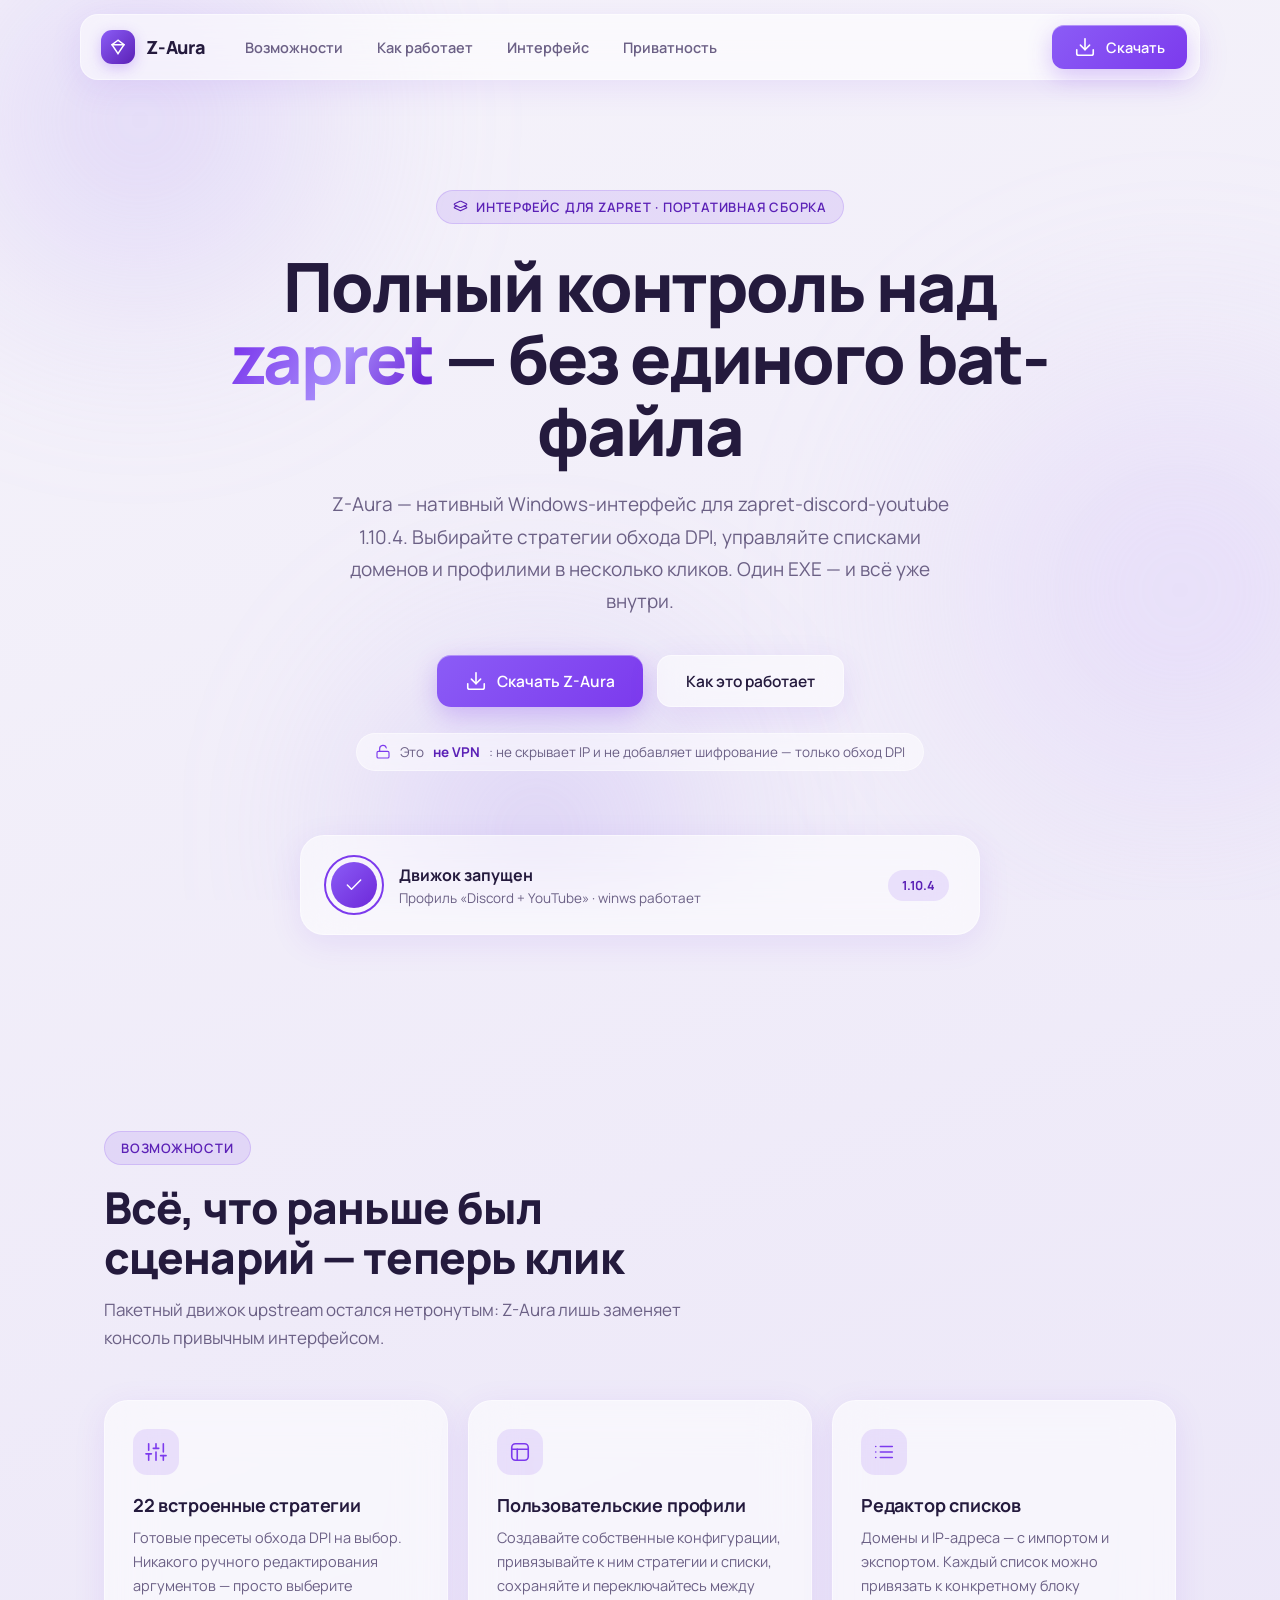
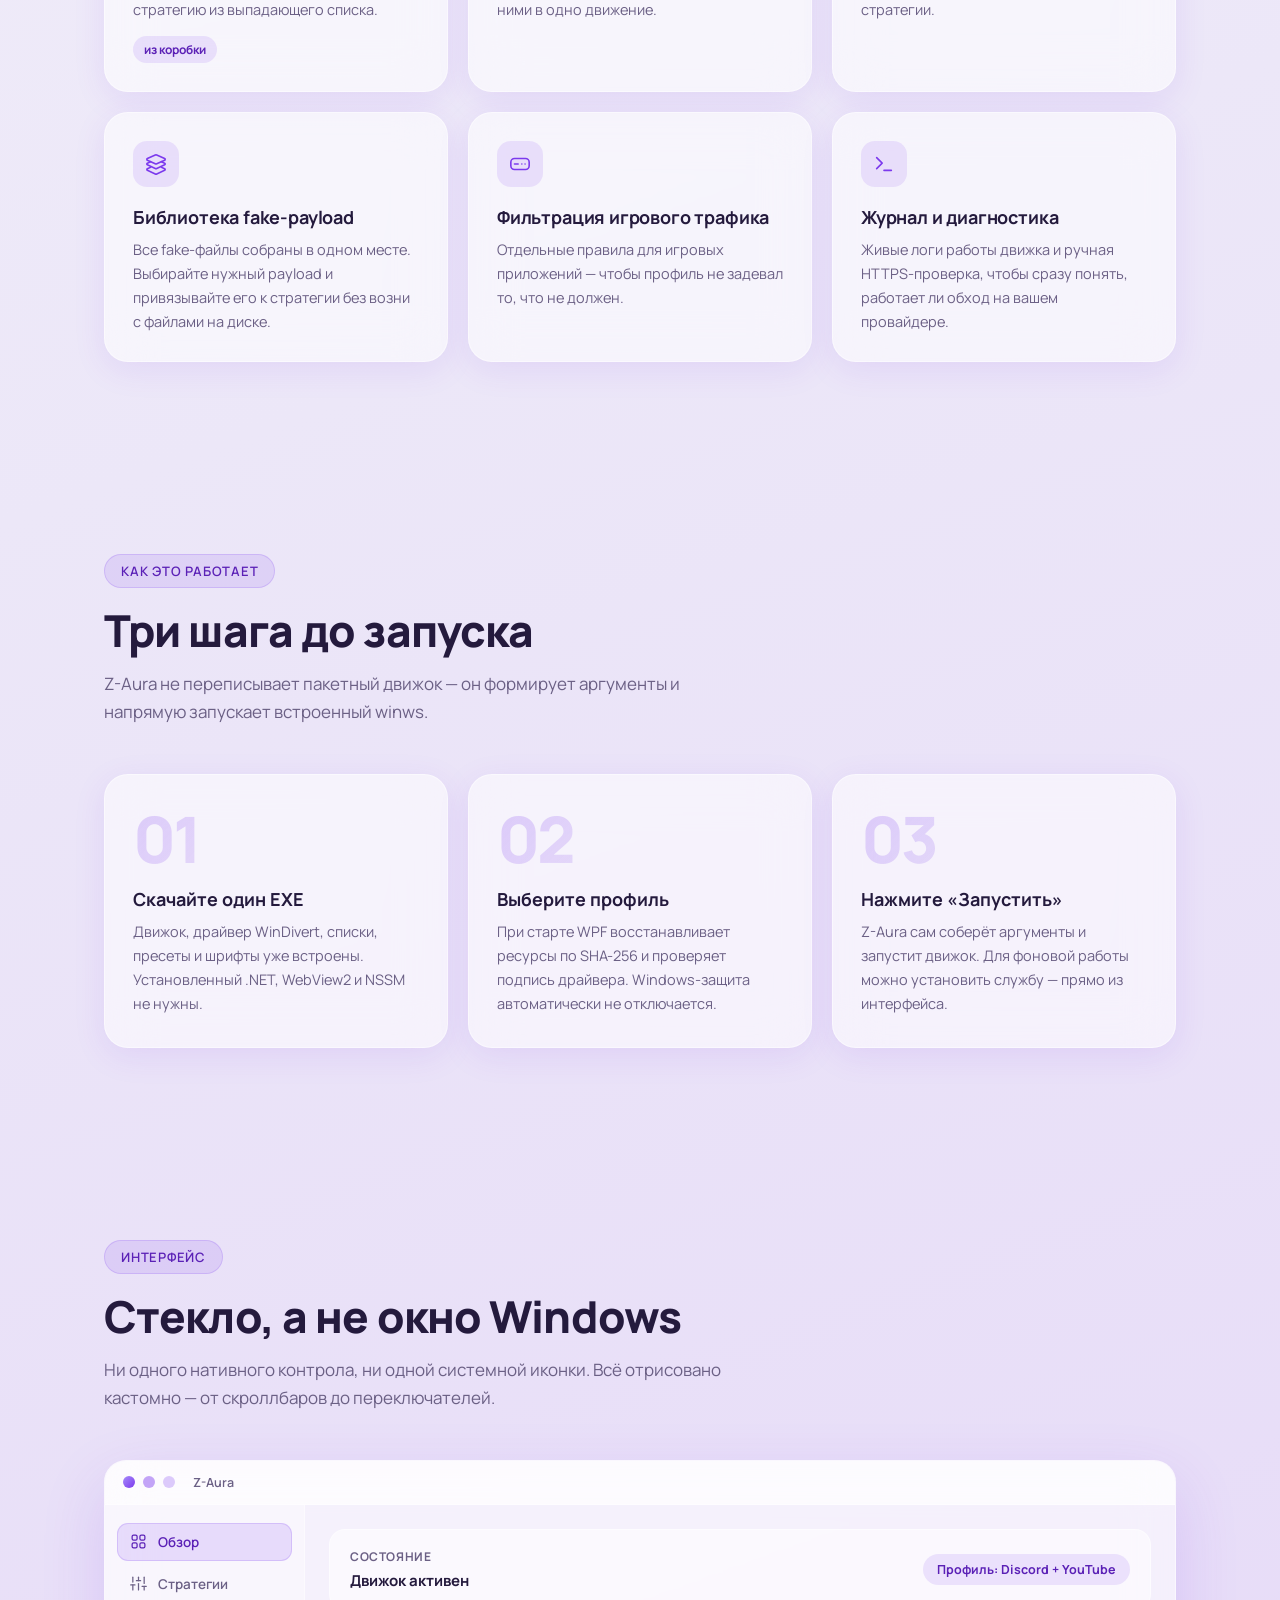
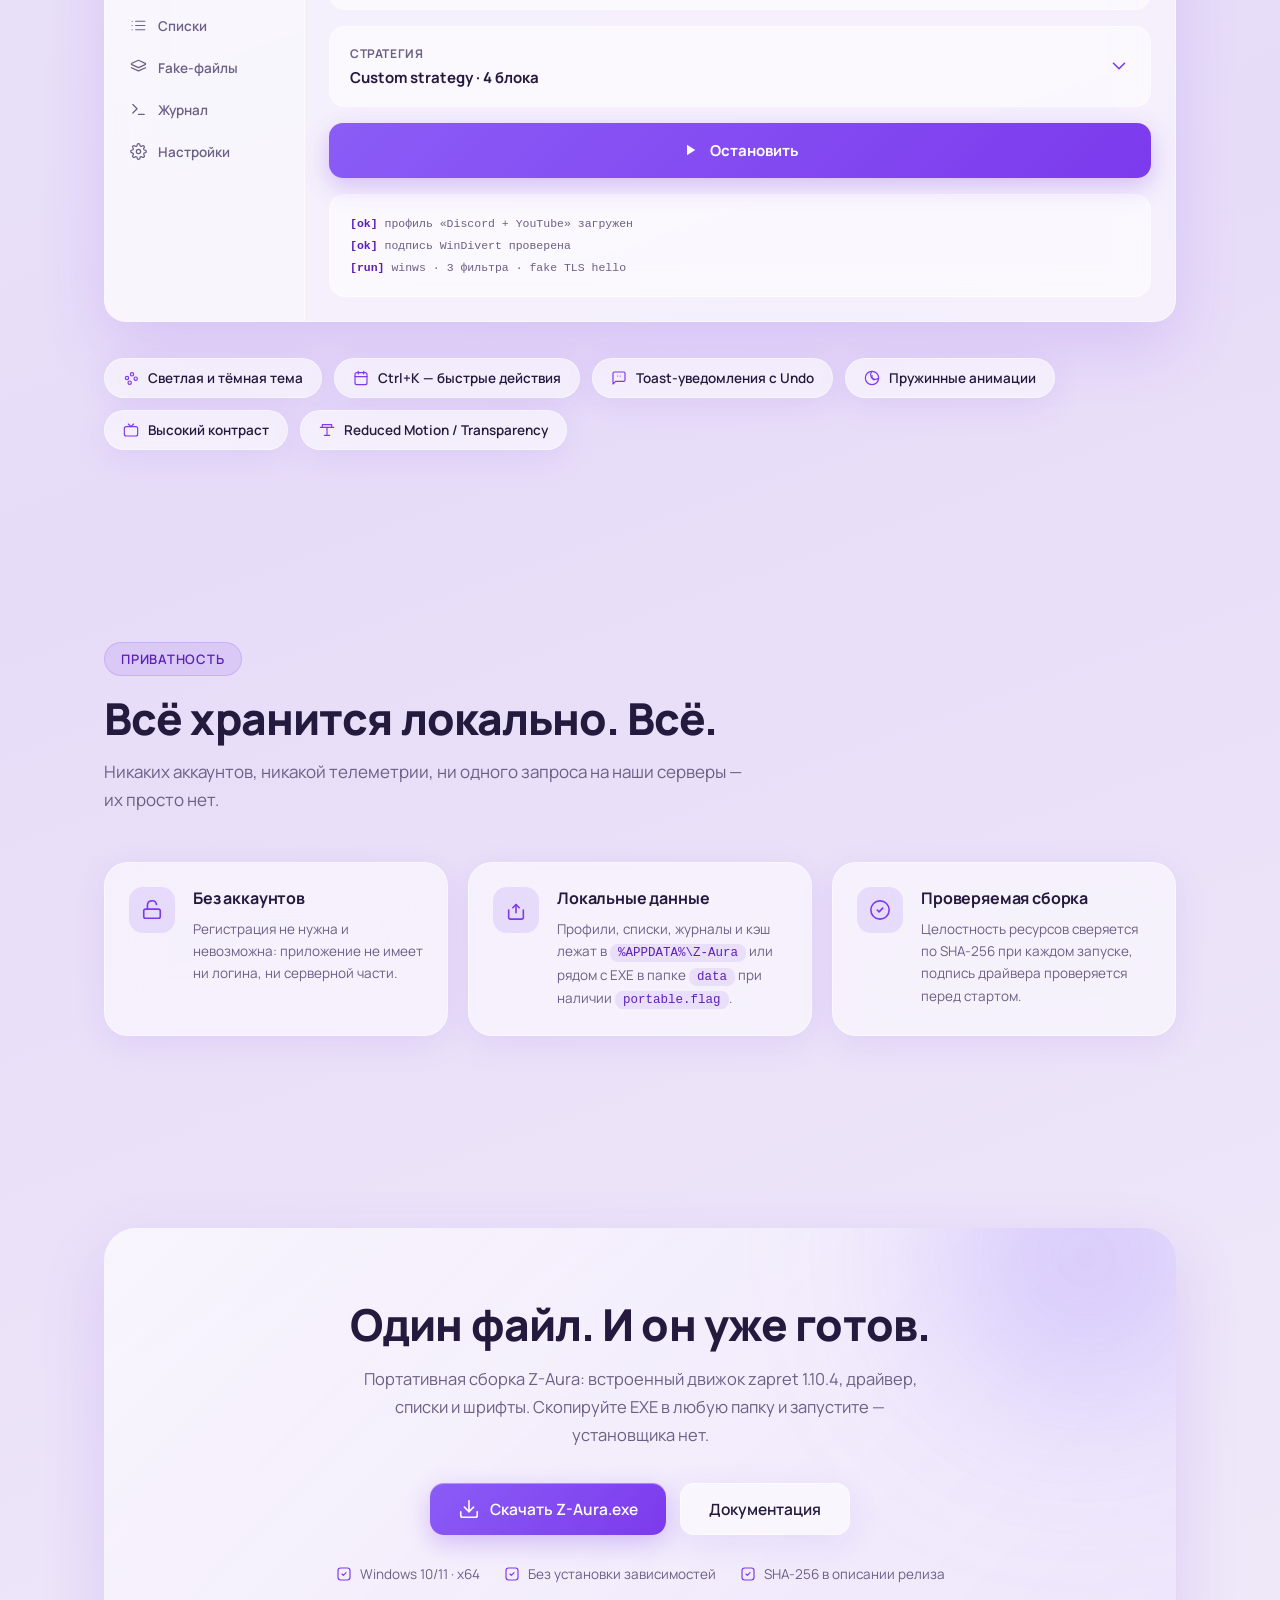
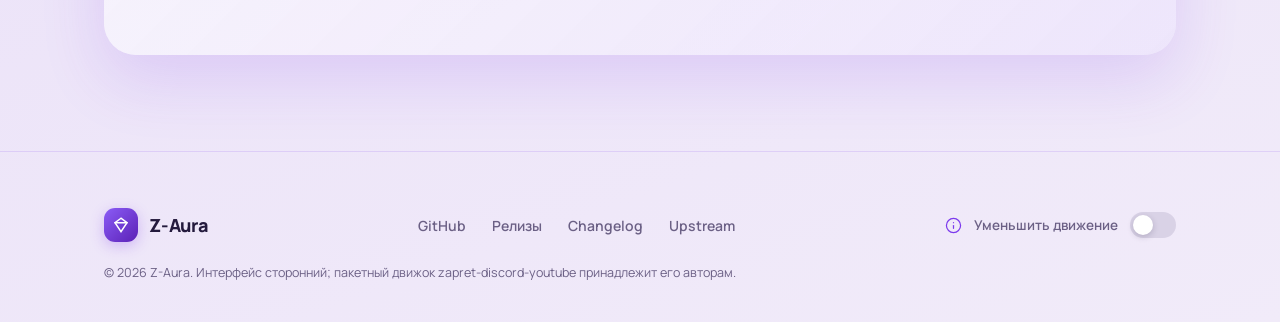
==== index.html @ 3771d442 "Add files via upload" ====
<!DOCTYPE html>
<html lang="ru">
<head>
<meta charset="UTF-8">
<meta name="viewport" content="width=device-width, initial-scale=1.0">
<title>Z-Aura — нативный интерфейс для zapret</title>
<meta name="description" content="Z-Aura — Windows-интерфейс для zapret-discord-youtube. Стратегии обхода DPI, профили, редактор списков и fake-файлы без bat-файлов.">
<link rel="preconnect" href="https://fonts.googleapis.com">
<link rel="preconnect" href="https://fonts.gstatic.com" crossorigin>
<link href="https://fonts.googleapis.com/css2?family=Manrope:wght@400;500;600;700;800&display=swap" rel="stylesheet">
<style>
:root{
  --accent:#7C3AED;
  --accent-2:#A78BFA;
  --accent-deep:#5B21B6;
  --accent-soft:rgba(124,58,237,.12);
  --accent-glow:rgba(124,58,237,.28);
  --text:#241A3D;
  --muted:#6B6085;
  --glass:rgba(255,255,255,.55);
  --glass-strong:rgba(255,255,255,.72);
  --glass-modal:rgba(255,255,255,.88);
  --stroke:rgba(255,255,255,.45);
  --shadow:0 8px 32px rgba(124,58,237,.10);
  --shadow-lg:0 24px 64px rgba(124,58,237,.16);
  --spring:cubic-bezier(.34,1.56,.64,1);
  --ease:cubic-bezier(.22,1,.36,1);
  --radius:24px;
}
*{margin:0;padding:0;box-sizing:border-box}
::selection{background:var(--accent-glow);color:var(--accent-deep)}
html{scroll-behavior:smooth}
body{
  font-family:'Manrope','Inter',-apple-system,'Segoe UI',sans-serif;
  color:var(--text);
  background:linear-gradient(160deg,#f5f3fa 0%,#ece7f8 38%,#e7dcf8 68%,#f1ebf9 100%);
  min-height:100vh;
  overflow-x:hidden;
  -webkit-font-smoothing:antialiased;
}
::-webkit-scrollbar{width:8px;height:8px}
::-webkit-scrollbar-track{background:transparent}
::-webkit-scrollbar-thumb{background:rgba(124,58,237,.22);border-radius:4px;transition:background .3s}
::-webkit-scrollbar-thumb:hover{background:rgba(124,58,237,.45)}
:focus-visible{outline:2px solid var(--accent);outline-offset:3px;border-radius:8px;box-shadow:0 0 0 6px var(--accent-glow)}

/* ---------- Фон: анимированные блобы ---------- */
.bg{position:fixed;inset:0;z-index:-1;overflow:hidden}
.blob{position:absolute;border-radius:50%;filter:blur(90px);opacity:.5}
.blob-1{width:520px;height:520px;background:radial-gradient(circle,#c4b0f5,transparent 70%);top:-140px;left:-120px;animation:float1 22s ease-in-out infinite alternate}
.blob-2{width:640px;height:640px;background:radial-gradient(circle,#d9c8fa,transparent 70%);top:30%;right:-220px;animation:float2 26s ease-in-out infinite alternate}
.blob-3{width:460px;height:460px;background:radial-gradient(circle,#b9a4f2,transparent 70%);bottom:-160px;left:24%;animation:float1 30s ease-in-out infinite alternate-reverse}
@keyframes float1{from{transform:translate(0,0) scale(1)}to{transform:translate(70px,50px) scale(1.12)}}
@keyframes float2{from{transform:translate(0,0) scale(1)}to{transform:translate(-80px,60px) scale(1.08)}}

/* ---------- Общие ---------- */
.wrap{max-width:1120px;margin:0 auto;padding:0 24px}
.glass{
  background:var(--glass);
  -webkit-backdrop-filter:blur(24px);
  backdrop-filter:blur(24px);
  border:1px solid var(--stroke);
  box-shadow:var(--shadow);
}
section{padding:96px 0;position:relative}
.eyebrow{
  display:inline-flex;align-items:center;gap:8px;
  font-size:13px;font-weight:600;letter-spacing:.06em;text-transform:uppercase;
  color:var(--accent-deep);background:var(--accent-soft);
  border:1px solid rgba(124,58,237,.18);border-radius:999px;padding:7px 16px;
}
h2{font-size:clamp(30px,4vw,44px);font-weight:800;letter-spacing:-.02em;line-height:1.12}
.section-head{max-width:640px;margin-bottom:48px}
.section-head p{margin-top:14px;font-size:17px;line-height:1.65;color:var(--muted)}
.icon{width:22px;height:22px;stroke:currentColor;stroke-width:1.75;stroke-linecap:round;stroke-linejoin:round;fill:none;flex:none}

/* ---------- Кнопки ---------- */
.btn{
  display:inline-flex;align-items:center;gap:10px;
  padding:14px 28px;border-radius:14px;border:none;cursor:pointer;
  font-family:inherit;font-size:15.5px;font-weight:600;text-decoration:none;
  transition:transform .45s var(--spring),box-shadow .45s var(--ease),filter .3s;
  will-change:transform;
}
.btn:hover{transform:scale(1.02)}
.btn:active{transform:scale(.98)}
.btn-primary{
  color:#fff;background:linear-gradient(135deg,#8B5CF6,#7C3AED);
  box-shadow:0 8px 24px var(--accent-glow),inset 0 1px 0 rgba(255,255,255,.35);
}
.btn-primary:hover{box-shadow:0 12px 36px rgba(124,58,237,.42),inset 0 1px 0 rgba(255,255,255,.35)}
.btn-glass{
  color:var(--text);background:var(--glass);border:1px solid var(--stroke);
  -webkit-backdrop-filter:blur(16px);backdrop-filter:blur(16px);box-shadow:var(--shadow);
}
.btn-glass:hover{background:rgba(255,255,255,.72)}

/* ---------- Навигация ---------- */
.nav-outer{position:fixed;top:14px;left:0;right:0;z-index:100;padding:0 20px}
.nav{max-width:1120px;margin:0 auto;border-radius:18px;padding:10px 12px 10px 20px;display:flex;align-items:center;gap:8px}
.logo{display:flex;align-items:center;gap:11px;font-weight:800;font-size:18px;letter-spacing:-.01em;text-decoration:none;color:var(--text)}
.logo-mark{width:34px;height:34px;border-radius:11px;background:linear-gradient(135deg,#8B5CF6,#5B21B6);display:grid;place-items:center;box-shadow:0 4px 14px var(--accent-glow)}
.logo-mark svg{width:18px;height:18px;stroke:#fff;stroke-width:2;stroke-linecap:round;fill:none}
.nav-links{display:flex;gap:4px;margin-left:16px;margin-right:auto}
.nav-links a{
  text-decoration:none;color:var(--muted);font-size:14.5px;font-weight:600;
  padding:9px 15px;border-radius:11px;transition:all .35s var(--ease);
}
.nav-links a:hover{color:var(--accent-deep);background:rgba(124,58,237,.09)}
.nav-links a.active{color:var(--accent-deep);background:rgba(124,58,237,.13);box-shadow:inset 0 0 0 1px rgba(124,58,237,.16)}
.btn-nav{padding:11px 22px;font-size:14.5px;border-radius:12px}

/* ---------- Hero ---------- */
.hero{padding:190px 0 100px;text-align:center}
.hero h1{
  font-size:clamp(38px,6vw,68px);font-weight:800;letter-spacing:-.03em;line-height:1.06;
  margin:26px auto 22px;max-width:860px;
}
.hero h1 .grad{
  background:linear-gradient(120deg,#7C3AED 10%,#A78BFA 55%,#6D28D9 90%);
  -webkit-background-clip:text;background-clip:text;-webkit-text-fill-color:transparent;
}
.hero .lead{font-size:clamp(16px,2vw,19px);line-height:1.7;color:var(--muted);max-width:640px;margin:0 auto}
.hero-cta{display:flex;gap:14px;justify-content:center;flex-wrap:wrap;margin-top:38px}
.hero-note{display:inline-flex;align-items:center;gap:9px;margin-top:26px;font-size:13.5px;color:var(--muted);
  background:rgba(255,255,255,.5);border:1px solid var(--stroke);border-radius:999px;padding:9px 18px;
  -webkit-backdrop-filter:blur(12px);backdrop-filter:blur(12px)}
.hero-note b{color:var(--accent-deep)}

/* Статусная карточка в hero */
.hero-status{
  margin:64px auto 0;max-width:680px;border-radius:var(--radius);padding:26px 30px;
  text-align:left;display:grid;grid-template-columns:auto 1fr auto;gap:22px;align-items:center;
}
.status-dot{width:46px;height:46px;border-radius:50%;background:linear-gradient(135deg,#8B5CF6,#6D28D9);display:grid;place-items:center;position:relative}
.status-dot .icon{width:20px;height:20px;stroke:#fff}
.status-dot::before{content:"";position:absolute;inset:-7px;border-radius:50%;border:2px solid var(--accent);animation:pulse 2s ease-out infinite}
@keyframes pulse{0%{transform:scale(.85);opacity:.55}75%{transform:scale(1.45);opacity:0}100%{transform:scale(1.45);opacity:0}}
.hero-status .st-title{font-weight:700;font-size:16px}
.hero-status .st-sub{font-size:13.5px;color:var(--muted);margin-top:3px}
.mini-pill{font-size:12.5px;font-weight:700;color:var(--accent-deep);background:var(--accent-soft);border-radius:999px;padding:7px 14px;white-space:nowrap}

/* ---------- Карточки возможностей ---------- */
.grid{display:grid;grid-template-columns:repeat(auto-fit,minmax(310px,1fr));gap:20px}
.card{border-radius:var(--radius);padding:28px;transition:transform .5s var(--spring),box-shadow .5s var(--ease)}
.card:hover{transform:translateY(-5px);box-shadow:var(--shadow-lg)}
.card .ico{width:46px;height:46px;border-radius:14px;background:var(--accent-soft);display:grid;place-items:center;color:var(--accent);margin-bottom:18px;transition:transform .5s var(--spring)}
.card:hover .ico{transform:scale(1.1) rotate(-4deg)}
.card h3{font-size:18px;font-weight:700;margin-bottom:9px;letter-spacing:-.01em}
.card p{font-size:14.5px;line-height:1.65;color:var(--muted)}
.card .tag{display:inline-block;margin-top:14px;font-size:12px;font-weight:700;color:var(--accent-deep);background:var(--accent-soft);padding:5px 11px;border-radius:999px}

/* ---------- Шаги ---------- */
.steps{display:grid;grid-template-columns:repeat(auto-fit,minmax(280px,1fr));gap:20px}
.step{border-radius:var(--radius);padding:32px 28px;position:relative;overflow:hidden}
.step .num{
  font-size:64px;font-weight:800;line-height:1;letter-spacing:-.04em;
  background:linear-gradient(135deg,rgba(124,58,237,.22),rgba(124,58,237,.06));
  -webkit-background-clip:text;background-clip:text;-webkit-text-fill-color:transparent;
}
.step h3{font-size:18px;font-weight:700;margin:16px 0 9px}
.step p{font-size:14.5px;line-height:1.65;color:var(--muted)}
.step .code{font-size:12.5px;background:rgba(124,58,237,.10);color:var(--accent-deep);border-radius:8px;padding:2px 8px;font-family:'JetBrains Mono',Consolas,monospace}

/* ---------- Мокап интерфейса ---------- */
.app-window{border-radius:22px;overflow:hidden;box-shadow:var(--shadow-lg)}
.win-titlebar{display:flex;align-items:center;gap:8px;padding:13px 18px;background:var(--glass-strong);border-bottom:1px solid var(--stroke)}
.win-btn{width:12px;height:12px;border-radius:50%;border:none;cursor:pointer;transition:transform .4s var(--spring)}
.win-btn:hover{transform:scale(1.25)}
.win-btn-1{background:linear-gradient(135deg,#A78BFA,#7C3AED)}
.win-btn-2{background:rgba(124,58,237,.45)}
.win-btn-3{background:rgba(124,58,237,.25)}
.win-title{margin-left:10px;font-size:12.5px;font-weight:600;color:var(--muted)}
.win-body{display:grid;grid-template-columns:200px 1fr;min-height:380px}
.win-side{padding:18px 12px;border-right:1px solid var(--stroke);background:rgba(255,255,255,.35);display:flex;flex-direction:column;gap:4px}
.win-nav{display:flex;align-items:center;gap:11px;padding:10px 13px;border-radius:11px;font-size:13.5px;font-weight:600;color:var(--muted);cursor:pointer;transition:all .35s var(--ease)}
.win-nav .icon{width:17px;height:17px}
.win-nav:hover{color:var(--accent-deep);background:rgba(124,58,237,.08)}
.win-nav.active{color:var(--accent-deep);background:rgba(124,58,237,.14);box-shadow:inset 0 0 0 1px rgba(124,58,237,.18)}
.win-main{padding:24px;display:flex;flex-direction:column;gap:16px}
.win-card{border-radius:16px;background:rgba(255,255,255,.55);border:1px solid var(--stroke);padding:18px 20px}
.win-card .row{display:flex;align-items:center;justify-content:space-between;gap:12px}
.win-card .lab{font-size:12px;font-weight:700;letter-spacing:.05em;text-transform:uppercase;color:var(--muted)}
.win-card .val{font-size:15px;font-weight:700;margin-top:5px}
.win-run{
  margin-top:auto;display:flex;align-items:center;justify-content:center;gap:11px;
  padding:17px;border-radius:14px;border:none;cursor:pointer;
  font-family:inherit;font-size:15px;font-weight:700;color:#fff;
  background:linear-gradient(135deg,#8B5CF6,#7C3AED);
  box-shadow:0 8px 24px var(--accent-glow);position:relative;
  transition:transform .45s var(--spring);
}
.win-run:hover{transform:scale(1.02)}
.win-run:active{transform:scale(.98)}
.win-run::after{content:"";position:absolute;inset:-6px;border-radius:18px;border:2px solid var(--accent);opacity:0;animation:pulse 2.2s ease-out infinite}
.win-run .icon{width:18px;height:18px;stroke:#fff;stroke-width:2.2;fill:#fff;stroke:none}
.win-log{font-family:Consolas,'JetBrains Mono',monospace;font-size:11.5px;line-height:1.9;color:var(--muted)}
.win-log b{color:var(--accent-deep);font-weight:700}
.ui-features{margin-top:36px;display:flex;flex-wrap:wrap;gap:12px}
.chip{display:inline-flex;align-items:center;gap:9px;font-size:13.5px;font-weight:600;color:var(--text);
  background:var(--glass);border:1px solid var(--stroke);border-radius:999px;padding:10px 18px;
  -webkit-backdrop-filter:blur(12px);backdrop-filter:blur(12px);box-shadow:var(--shadow);transition:transform .45s var(--spring)}
.chip:hover{transform:translateY(-3px)}
.chip .icon{width:16px;height:16px;color:var(--accent)}

/* ---------- Приватность ---------- */
.priv{display:grid;grid-template-columns:repeat(auto-fit,minmax(260px,1fr));gap:20px}
.priv .card{display:flex;gap:18px;align-items:flex-start;padding:24px}
.priv .ico{margin-bottom:0;flex:none}
.priv h3{font-size:16px}
.priv p{font-size:13.5px}
.priv .path{font-size:12.5px;background:rgba(124,58,237,.10);color:var(--accent-deep);border-radius:8px;padding:2px 8px;font-family:Consolas,monospace}

/* ---------- Download ---------- */
.dl{border-radius:32px;padding:clamp(40px,6vw,72px);text-align:center;position:relative;overflow:hidden;
  background:linear-gradient(135deg,rgba(255,255,255,.65),rgba(237,229,252,.75));box-shadow:var(--shadow-lg)}
.dl::before{content:"";position:absolute;width:420px;height:420px;border-radius:50%;filter:blur(80px);
  background:radial-gradient(circle,rgba(167,139,250,.55),transparent 70%);top:-180px;right:-120px;pointer-events:none}
.dl h2{position:relative}
.dl .lead{position:relative;max-width:560px;margin:16px auto 0;font-size:16.5px;line-height:1.7;color:var(--muted)}
.dl-cta{position:relative;display:flex;gap:14px;justify-content:center;flex-wrap:wrap;margin-top:34px}
.dl-meta{position:relative;display:flex;gap:24px;justify-content:center;flex-wrap:wrap;margin-top:30px;font-size:13.5px;color:var(--muted)}
.dl-meta span{display:inline-flex;align-items:center;gap:8px}
.dl-meta .icon{width:16px;height:16px;color:var(--accent)}

/* ---------- Footer ---------- */
footer{padding:56px 0 44px;border-top:1px solid rgba(124,58,237,.14)}
.foot{display:flex;align-items:center;justify-content:space-between;gap:24px;flex-wrap:wrap}
.foot-links{display:flex;gap:26px;flex-wrap:wrap}
.foot-links a{text-decoration:none;color:var(--muted);font-size:14px;font-weight:600;transition:color .3s}
.foot-links a:hover{color:var(--accent-deep)}
.a11y{display:flex;align-items:center;gap:12px;font-size:13.5px;font-weight:600;color:var(--muted)}
.switch{width:46px;height:26px;border-radius:13px;border:none;cursor:pointer;background:#d9d2e6;position:relative;transition:background .4s var(--ease);flex:none}
.switch::after{content:"";position:absolute;top:3px;left:3px;width:20px;height:20px;border-radius:50%;background:#fff;box-shadow:0 2px 6px rgba(36,26,61,.2);transition:transform .45s var(--spring)}
.switch[aria-checked="true"]{background:var(--accent)}
.switch[aria-checked="true"]::after{transform:translateX(20px)}
.copy{font-size:12.5px;color:var(--muted);margin-top:22px}

/* ---------- Reveal-анимации ---------- */
.reveal{opacity:0;transform:translateY(26px);transition:opacity .7s var(--ease),transform .7s var(--spring)}
.reveal.visible{opacity:1;transform:translateY(0)}

/* ---------- Reduced motion ---------- */
html.reduce-motion{scroll-behavior:auto}
html.reduce-motion .blob,html.reduce-motion .status-dot::before,html.reduce-motion .win-run::after{animation:none}
html.reduce-motion .reveal{transition:opacity .1s linear;transform:none}
html.reduce-motion .btn,html.reduce-motion .card,html.reduce-motion .chip,html.reduce-motion .switch::after{transition-duration:.1s}

@media (max-width:900px){
  .win-body{grid-template-columns:1fr}
  .win-side{flex-direction:row;overflow-x:auto;border-right:none;border-bottom:1px solid var(--stroke)}
  .win-nav{white-space:nowrap}
  section{padding:72px 0}
}
@media (max-width:640px){
  .nav-links{display:none}
  .hero{padding:140px 0 72px}
  .hero-status{grid-template-columns:auto 1fr;padding:20px}
  .hero-status .mini-pill{display:none}
}
</style>
</head>
<body>

<div class="bg" aria-hidden="true">
  <div class="blob blob-1"></div>
  <div class="blob blob-2"></div>
  <div class="blob blob-3"></div>
</div>

<!-- ================= НАВИГАЦИЯ ================= -->
<div class="nav-outer">
  <nav class="nav glass" aria-label="Основная навигация">
    <a class="logo" href="#top" aria-label="Z-Aura — на главную">
      <span class="logo-mark" aria-hidden="true">
        <svg viewBox="0 0 24 24"><path d="M12 3 4 9l8 12 8-12-8-6Z"/><path d="M4 9h16"/></svg>
      </span>
      Z-Aura
    </a>
    <div class="nav-links">
      <a href="#features">Возможности</a>
      <a href="#how">Как работает</a>
      <a href="#interface">Интерфейс</a>
      <a href="#privacy">Приватность</a>
    </div>
    <a class="btn btn-primary btn-nav" href="https://github.com/dopebeanie/Z-Aura/releases/latest/download/Z-Aura.exe" title="Скачать Z-Aura.exe из последнего опубликованного GitHub Release">
      <svg class="icon" viewBox="0 0 24 24"><path d="M21 15v4a2 2 0 0 1-2 2H5a2 2 0 0 1-2-2v-4"/><path d="m7 10 5 5 5-5"/><path d="M12 15V3"/></svg>
      Скачать
    </a>
  </nav>
</div>

<!-- ================= HERO ================= -->
<section class="hero" id="top">
  <div class="wrap">
    <span class="eyebrow reveal">
      <svg class="icon" style="width:15px;height:15px" viewBox="0 0 24 24"><path d="m12.83 2.18a2 2 0 0 0-1.66 0L2.6 6.08a1 1 0 0 0 0 1.83l8.58 3.91a2 2 0 0 0 1.66 0l8.58-3.9a1 1 0 0 0 0-1.83Z"/><path d="m6.08 9.5-3.5 1.6a1 1 0 0 0 0 1.81l8.6 3.91a2 2 0 0 0 1.65 0l8.58-3.9a1 1 0 0 0 0-1.83l-3.5-1.59"/></svg>
      Интерфейс для zapret · портативная сборка
    </span>
    <h1 class="reveal">Полный контроль над <span class="grad">zapret</span> — без единого bat-файла</h1>
    <p class="lead reveal">
      Z-Aura — нативный Windows-интерфейс для zapret-discord-youtube 1.10.4.
      Выбирайте стратегии обхода DPI, управляйте списками доменов и профилими
      в несколько кликов. Один EXE — и всё уже внутри.
    </p>
    <div class="hero-cta reveal">
      <a class="btn btn-primary" href="https://github.com/dopebeanie/Z-Aura/releases/latest/download/Z-Aura.exe" title="Скачать Z-Aura.exe из последнего опубликованного GitHub Release">
        <svg class="icon" viewBox="0 0 24 24"><path d="M21 15v4a2 2 0 0 1-2 2H5a2 2 0 0 1-2-2v-4"/><path d="m7 10 5 5 5-5"/><path d="M12 15V3"/></svg>
        Скачать Z-Aura
      </a>
      <a class="btn btn-glass" href="#how">Как это работает</a>
    </div>
    <div class="reveal">
      <span class="hero-note">
        <svg class="icon" style="width:16px;height:16px;color:var(--accent)" viewBox="0 0 24 24"><rect x="3" y="11" width="18" height="10" rx="2"/><path d="M7 11V7a5 5 0 0 1 9.9-1"/></svg>
        Это <b>не VPN</b>: не скрывает IP и не добавляет шифрование — только обход DPI
      </span>
    </div>

    <div class="hero-status glass reveal" role="status">
      <span class="status-dot" aria-hidden="true">
        <svg class="icon" viewBox="0 0 24 24"><path d="M20 6 9 17l-5-5"/></svg>
      </span>
      <div>
        <div class="st-title">Движок запущен</div>
        <div class="st-sub">Профиль «Discord + YouTube» · winws работает</div>
      </div>
      <span class="mini-pill">1.10.4</span>
    </div>
  </div>
</section>

<!-- ================= ВОЗМОЖНОСТИ ================= -->
<section id="features">
  <div class="wrap">
    <div class="section-head reveal">
      <span class="eyebrow">Возможности</span>
      <h2 style="margin-top:18px">Всё, что раньше был сценарий — теперь клик</h2>
      <p>Пакетный движок upstream остался нетронутым: Z-Aura лишь заменяет консоль привычным интерфейсом.</p>
    </div>
    <div class="grid">
      <div class="card glass reveal">
        <span class="ico"><svg class="icon" viewBox="0 0 24 24"><path d="M4 21v-7"/><path d="M4 10V3"/><path d="M12 21v-9"/><path d="M12 8V3"/><path d="M20 21v-5"/><path d="M20 12V3"/><path d="M1 14h6"/><path d="M9 8h6"/><path d="M17 16h6"/></svg></span>
        <h3>22 встроенные стратегии</h3>
        <p>Готовые пресеты обхода DPI на выбор. Никакого ручного редактирования аргументов — просто выберите стратегию из выпадающего списка.</p>
        <span class="tag">из коробки</span>
      </div>
      <div class="card glass reveal">
        <span class="ico"><svg class="icon" viewBox="0 0 24 24"><rect x="3" y="3" width="18" height="18" rx="4"/><path d="M3 9h18"/><path d="M9 21V9"/></svg></span>
        <h3>Пользовательские профили</h3>
        <p>Создавайте собственные конфигурации, привязывайте к ним стратегии и списки, сохраняйте и переключайтесь между ними в одно движение.</p>
      </div>
      <div class="card glass reveal">
        <span class="ico"><svg class="icon" viewBox="0 0 24 24"><path d="M8 6h13"/><path d="M8 12h13"/><path d="M8 18h13"/><path d="M3 6h.01"/><path d="M3 12h.01"/><path d="M3 18h.01"/></svg></span>
        <h3>Редактор списков</h3>
        <p>Домены и IP-адреса — с импортом и экспортом. Каждый список можно привязать к конкретному блоку стратегии.</p>
      </div>
      <div class="card glass reveal">
        <span class="ico"><svg class="icon" viewBox="0 0 24 24"><path d="M12.83 2.18a2 2 0 0 0-1.66 0L2.6 6.08a1 1 0 0 0 0 1.83l8.58 3.91a2 2 0 0 0 1.66 0l8.58-3.9a1 1 0 0 0 0-1.83Z"/><path d="m6.08 9.5-3.5 1.6a1 1 0 0 0 0 1.81l8.6 3.91a2 2 0 0 0 1.65 0l8.58-3.9a1 1 0 0 0 0-1.83l-3.5-1.59"/><path d="m6.08 15.5-3.5 1.6a1 1 0 0 0 0 1.81l8.6 3.91a2 2 0 0 0 1.65 0l8.58-3.9a1 1 0 0 0 0-1.83l-3.5-1.59"/></svg></span>
        <h3>Библиотека fake-payload</h3>
        <p>Все fake-файлы собраны в одном месте. Выбирайте нужный payload и привязывайте его к стратегии без возни с файлами на диске.</p>
      </div>
      <div class="card glass reveal">
        <span class="ico"><svg class="icon" viewBox="0 0 24 24"><rect x="2" y="6" width="20" height="12" rx="4"/><path d="M6 12h4"/><path d="M14 12h.01"/><path d="M17.5 12h.01"/></svg></span>
        <h3>Фильтрация игрового трафика</h3>
        <p>Отдельные правила для игровых приложений — чтобы профиль не задевал то, что не должен.</p>
      </div>
      <div class="card glass reveal">
        <span class="ico"><svg class="icon" viewBox="0 0 24 24"><path d="m4 17 6-6-6-6"/><path d="M12 19h8"/></svg></span>
        <h3>Журнал и диагностика</h3>
        <p>Живые логи работы движка и ручная HTTPS-проверка, чтобы сразу понять, работает ли обход на вашем провайдере.</p>
      </div>
    </div>
  </div>
</section>

<!-- ================= КАК РАБОТАЕТ ================= -->
<section id="how">
  <div class="wrap">
    <div class="section-head reveal">
      <span class="eyebrow">Как это работает</span>
      <h2 style="margin-top:18px">Три шага до запуска</h2>
      <p>Z-Aura не переписывает пакетный движок — он формирует аргументы и напрямую запускает встроенный winws.</p>
    </div>
    <div class="steps">
      <div class="step glass reveal">
        <div class="num">01</div>
        <h3>Скачайте один EXE</h3>
        <p>Движок, драйвер WinDivert, списки, пресеты и шрифты уже встроены. Установленный .NET, WebView2 и NSSM не нужны.</p>
      </div>
      <div class="step glass reveal">
        <div class="num">02</div>
        <h3>Выберите профиль</h3>
        <p>При старте WPF восстанавливает ресурсы по SHA-256 и проверяет подпись драйвера. Windows-защита автоматически не отключается.</p>
      </div>
      <div class="step glass reveal">
        <div class="num">03</div>
        <h3>Нажмите «Запустить»</h3>
        <p>Z-Aura сам соберёт аргументы и запустит движок. Для фоновой работы можно установить службу — прямо из интерфейса.</p>
      </div>
    </div>
  </div>
</section>

<!-- ================= ИНТЕРФЕЙС ================= -->
<section id="interface">
  <div class="wrap">
    <div class="section-head reveal">
      <span class="eyebrow">Интерфейс</span>
      <h2 style="margin-top:18px">Стекло, а не окно Windows</h2>
      <p>Ни одного нативного контрола, ни одной системной иконки. Всё отрисовано кастомно — от скроллбаров до переключателей.</p>
    </div>

    <div class="app-window glass reveal" role="img" aria-label="Мокап интерфейса приложения Z-Aura">
      <div class="win-titlebar">
        <span class="win-btn win-btn-1"></span>
        <span class="win-btn win-btn-2"></span>
        <span class="win-btn win-btn-3"></span>
        <span class="win-title">Z-Aura</span>
      </div>
      <div class="win-body">
        <aside class="win-side" aria-hidden="true">
          <span class="win-nav active">
            <svg class="icon" viewBox="0 0 24 24"><rect x="3" y="3" width="7" height="7" rx="2"/><rect x="14" y="3" width="7" height="7" rx="2"/><rect x="3" y="14" width="7" height="7" rx="2"/><rect x="14" y="14" width="7" height="7" rx="2"/></svg>
            Обзор
          </span>
          <span class="win-nav">
            <svg class="icon" viewBox="0 0 24 24"><path d="M4 21v-7"/><path d="M4 10V3"/><path d="M12 21v-9"/><path d="M12 8V3"/><path d="M20 21v-5"/><path d="M20 12V3"/><path d="M1 14h6"/><path d="M9 8h6"/><path d="M17 16h6"/></svg>
            Стратегии
          </span>
          <span class="win-nav">
            <svg class="icon" viewBox="0 0 24 24"><path d="M8 6h13"/><path d="M8 12h13"/><path d="M8 18h13"/><path d="M3 6h.01"/><path d="M3 12h.01"/><path d="M3 18h.01"/></svg>
            Списки
          </span>
          <span class="win-nav">
            <svg class="icon" viewBox="0 0 24 24"><path d="M12.83 2.18a2 2 0 0 0-1.66 0L2.6 6.08a1 1 0 0 0 0 1.83l8.58 3.91a2 2 0 0 0 1.66 0l8.58-3.9a1 1 0 0 0 0-1.83Z"/><path d="m22 12.34-9.17 4.16a2 2 0 0 1-1.66 0L2 12.34"/></svg>
            Fake-файлы
          </span>
          <span class="win-nav">
            <svg class="icon" viewBox="0 0 24 24"><path d="m4 17 6-6-6-6"/><path d="M12 19h8"/></svg>
            Журнал
          </span>
          <span class="win-nav">
            <svg class="icon" viewBox="0 0 24 24"><circle cx="12" cy="12" r="3"/><path d="M19.4 15a1.65 1.65 0 0 0 .33 1.82l.06.06a2 2 0 1 1-2.83 2.83l-.06-.06a1.65 1.65 0 0 0-1.82-.33 1.65 1.65 0 0 0-1 1.51V21a2 2 0 1 1-4 0v-.09A1.65 1.65 0 0 0 9 19.4a1.65 1.65 0 0 0-1.82.33l-.06.06a2 2 0 1 1-2.83-2.83l.06-.06a1.65 1.65 0 0 0 .33-1.82 1.65 1.65 0 0 0-1.51-1H3a2 2 0 1 1 0-4h.09A1.65 1.65 0 0 0 4.6 9a1.65 1.65 0 0 0-.33-1.82l-.06-.06a2 2 0 1 1 2.83-2.83l.06.06a1.65 1.65 0 0 0 1.82.33H9a1.65 1.65 0 0 0 1-1.51V3a2 2 0 1 1 4 0v.09a1.65 1.65 0 0 0 1 1.51 1.65 1.65 0 0 0 1.82-.33l.06-.06a2 2 0 1 1 2.83 2.83l-.06.06a1.65 1.65 0 0 0-.33 1.82V9a1.65 1.65 0 0 0 1.51 1H21a2 2 0 1 1 0 4h-.09a1.65 1.65 0 0 0-1.51 1Z"/></svg>
            Настройки
          </span>
        </aside>
        <div class="win-main">
          <div class="win-card">
            <div class="row">
              <div>
                <div class="lab">Состояние</div>
                <div class="val">Движок активен</div>
              </div>
              <span class="mini-pill">Профиль: Discord + YouTube</span>
            </div>
          </div>
          <div class="win-card">
            <div class="row">
              <div>
                <div class="lab">Стратегия</div>
                <div class="val">Custom strategy · 4 блока</div>
              </div>
              <svg class="icon" style="color:var(--accent)" viewBox="0 0 24 24"><path d="m6 9 6 6 6-6"/></svg>
            </div>
          </div>
          <button class="win-run" type="button" tabindex="-1">
            <svg class="icon" viewBox="0 0 24 24"><path d="M8 5.14v13.72L19 12 8 5.14Z"/></svg>
            Остановить
          </button>
          <div class="win-card win-log" aria-hidden="true">
            <b>[ok]</b> профиль «Discord + YouTube» загружен<br>
            <b>[ok]</b> подпись WinDivert проверена<br>
            <b>[run]</b> winws · 3 фильтра · fake TLS hello
          </div>
        </div>
      </div>
    </div>

    <div class="ui-features">
      <span class="chip reveal"><svg class="icon" viewBox="0 0 24 24"><circle cx="13.5" cy="6.5" r="2.5"/><circle cx="19" cy="13" r="2.5"/><circle cx="6" cy="12" r="2.5"/><circle cx="10" cy="19" r="2.5"/></svg>Светлая и тёмная тема</span>
      <span class="chip reveal"><svg class="icon" viewBox="0 0 24 24"><rect x="3" y="4" width="18" height="18" rx="3"/><path d="M8 2v4"/><path d="M16 2v4"/><path d="M3 10h18"/></svg>Ctrl+K — быстрые действия</span>
      <span class="chip reveal"><svg class="icon" viewBox="0 0 24 24"><path d="M21 15a2 2 0 0 1-2 2H7l-4 4V5a2 2 0 0 1 2-2h14a2 2 0 0 1 2 2Z"/><path d="M14 9h.01"/><path d="M10 9h.01"/></svg>Toast-уведомления с Undo</span>
      <span class="chip reveal"><svg class="icon" viewBox="0 0 24 24"><circle cx="12" cy="12" r="10"/><path d="M12 2a7 7 0 1 0 10 10"/><path d="M12 8v4l3 3"/></svg>Пружинные анимации</span>
      <span class="chip reveal"><svg class="icon" viewBox="0 0 24 24"><rect x="2" y="7" width="20" height="14" rx="3"/><path d="M16 3l-4 4-4-4"/></svg>Высокий контраст</span>
      <span class="chip reveal"><svg class="icon" viewBox="0 0 24 24"><path d="M5 8V4h14v4"/><path d="M2 8h20"/><path d="M12 8v12"/><path d="M8 20h8"/></svg>Reduced Motion / Transparency</span>
    </div>
  </div>
</section>

<!-- ================= ПРИВАТНОСТЬ ================= -->
<section id="privacy">
  <div class="wrap">
    <div class="section-head reveal">
      <span class="eyebrow">Приватность</span>
      <h2 style="margin-top:18px">Всё хранится локально. Всё.</h2>
      <p>Никаких аккаунтов, никакой телеметрии, ни одного запроса на наши серверы — их просто нет.</p>
    </div>
    <div class="priv">
      <div class="card glass reveal">
        <span class="ico"><svg class="icon" viewBox="0 0 24 24"><rect x="3" y="11" width="18" height="10" rx="2"/><path d="M7 11V7a5 5 0 0 1 9.9-1"/></svg></span>
        <div>
          <h3>Без аккаунтов</h3>
          <p>Регистрация не нужна и невозможна: приложение не имеет ни логина, ни серверной части.</p>
        </div>
      </div>
      <div class="card glass reveal">
        <span class="ico"><svg class="icon" viewBox="0 0 24 24"><path d="M20 12v8a2 2 0 0 1-2 2H6a2 2 0 0 1-2-2v-8"/><path d="M12 15v-9"/><path d="m8.5 9.5 3.5-3.5 3.5 3.5"/></svg></span>
        <div>
          <h3>Локальные данные</h3>
          <p>Профили, списки, журналы и кэш лежат в <span class="path">%APPDATA%\Z-Aura</span> или рядом с EXE в папке <span class="path">data</span> при наличии <span class="path">portable.flag</span>.</p>
        </div>
      </div>
      <div class="card glass reveal">
        <span class="ico"><svg class="icon" viewBox="0 0 24 24"><circle cx="12" cy="12" r="10"/><path d="m9 12 2 2 4-4"/></svg></span>
        <div>
          <h3>Проверяемая сборка</h3>
          <p>Целостность ресурсов сверяется по SHA-256 при каждом запуске, подпись драйвера проверяется перед стартом.</p>
        </div>
      </div>
    </div>
  </div>
</section>

<!-- ================= СКАЧАТЬ ================= -->
<section id="download">
  <div class="wrap">
    <div class="dl reveal">
      <h2>Один файл. И он уже готов.</h2>
      <p class="lead">
        Портативная сборка Z-Aura: встроенный движок zapret 1.10.4, драйвер, списки
        и шрифты. Скопируйте EXE в любую папку и запустите — установщика нет.
      </p>
      <div class="dl-cta">
        <a class="btn btn-primary" href="https://github.com/dopebeanie/Z-Aura/releases/latest/download/Z-Aura.exe" id="dl-link" title="Скачать Z-Aura.exe из последнего опубликованного GitHub Release">
          <svg class="icon" viewBox="0 0 24 24"><path d="M21 15v4a2 2 0 0 1-2 2H5a2 2 0 0 1-2-2v-4"/><path d="m7 10 5 5 5-5"/><path d="M12 15V3"/></svg>
          Скачать Z-Aura.exe
        </a>
        <a class="btn btn-glass" href="https://github.com/dopebeanie/Z-Aura#readme" id="docs-link">Документация</a>
      </div>
      <div class="dl-meta">
        <span><svg class="icon" viewBox="0 0 24 24"><rect x="3" y="3" width="18" height="18" rx="4"/><path d="m9 12 2 2 4-4"/></svg>Windows 10/11 · x64</span>
        <span><svg class="icon" viewBox="0 0 24 24"><rect x="3" y="3" width="18" height="18" rx="4"/><path d="m9 12 2 2 4-4"/></svg>Без установки зависимостей</span>
        <span><svg class="icon" viewBox="0 0 24 24"><rect x="3" y="3" width="18" height="18" rx="4"/><path d="m9 12 2 2 4-4"/></svg>SHA-256 в описании релиза</span>
      </div>
    </div>
  </div>
</section>

<!-- ================= FOOTER ================= -->
<footer>
  <div class="wrap">
    <div class="foot">
      <a class="logo" href="#top">
        <span class="logo-mark" aria-hidden="true">
          <svg viewBox="0 0 24 24"><path d="M12 3 4 9l8 12 8-12-8-6Z"/><path d="M4 9h16"/></svg>
        </span>
        Z-Aura
      </a>
      <nav class="foot-links" aria-label="Дополнительно">
        <a href="https://github.com/dopebeanie/Z-Aura" id="gh-link">GitHub</a>
        <a href="https://github.com/dopebeanie/Z-Aura/releases" id="rel-link">Релизы</a>
        <a href="https://github.com/dopebeanie/Z-Aura/releases" id="changelog-link">Changelog</a>
        <a href="https://github.com/Flowseal/zapret-discord-youtube" rel="noopener">Upstream</a>
      </nav>
      <div class="a11y">
        <svg class="icon" style="width:17px;height:17px;color:var(--accent)" viewBox="0 0 24 24"><circle cx="12" cy="12" r="10"/><path d="M12 16v-4"/><path d="M12 8h.01"/></svg>
        Уменьшить движение
        <button class="switch" id="motion-switch" role="switch" aria-checked="false" aria-label="Уменьшить движение"></button>
      </div>
    </div>
    <p class="copy">© 2026 Z-Aura. Интерфейс сторонний; пакетный движок zapret-discord-youtube принадлежит его авторам.</p>
  </div>
</footer>

<script>
(function(){
  // Stagger-появление блоков
  var reveals = document.querySelectorAll('.reveal');
  if ('IntersectionObserver' in window) {
    var groups = new Map();
    var io = new IntersectionObserver(function(entries){
      entries.forEach(function(e){
        if (!e.isIntersecting) return;
        var el = e.target;
        var parent = el.parentElement;
        var i = groups.get(parent) || 0;
        el.style.transitionDelay = (i * 45) + 'ms';
        groups.set(parent, i + 1);
        el.classList.add('visible');
        io.unobserve(el);
      });
    }, {threshold:.12, rootMargin:'0px 0px -40px 0px'});
    reveals.forEach(function(el){ io.observe(el); });
  } else {
    reveals.forEach(function(el){ el.classList.add('visible'); });
  }

  // Активный пункт навигации
  var links = document.querySelectorAll('.nav-links a');
  var sections = [];
  links.forEach(function(a){
    var s = document.querySelector(a.getAttribute('href'));
    if (s) sections.push({a:a, s:s});
  });
  window.addEventListener('scroll', function(){
    var y = window.scrollY + 140, cur = null;
    sections.forEach(function(o){ if (o.s.offsetTop <= y) cur = o; });
    links.forEach(function(a){ a.classList.remove('active'); });
    if (cur) cur.a.classList.add('active');
  }, {passive:true});

  // Переключатель «Уменьшить движение»
  var sw = document.getElementById('motion-switch');
  var mq = window.matchMedia('(prefers-reduced-motion: reduce)');
  function apply(on){
    document.documentElement.classList.toggle('reduce-motion', on);
    sw.setAttribute('aria-checked', on ? 'true' : 'false');
  }
  sw.addEventListener('click', function(){
    apply(!document.documentElement.classList.contains('reduce-motion'));
  });
  if (mq.matches) apply(true);
  mq.addEventListener && mq.addEventListener('change', function(e){ apply(e.matches); });

  // Плавный скролл с учётом фиксированной шапки
  document.querySelectorAll('a[href^="#"]').forEach(function(a){
    a.addEventListener('click', function(ev){
      var id = a.getAttribute('href');
      if (id === '#' || id === '#top') return;
      var t = document.querySelector(id);
      if (!t) return;
      ev.preventDefault();
      window.scrollTo({top: t.offsetTop - 96, behavior:
        document.documentElement.classList.contains('reduce-motion') ? 'auto' : 'smooth'});
    });
  });
})();
</script>
</body>
</html>
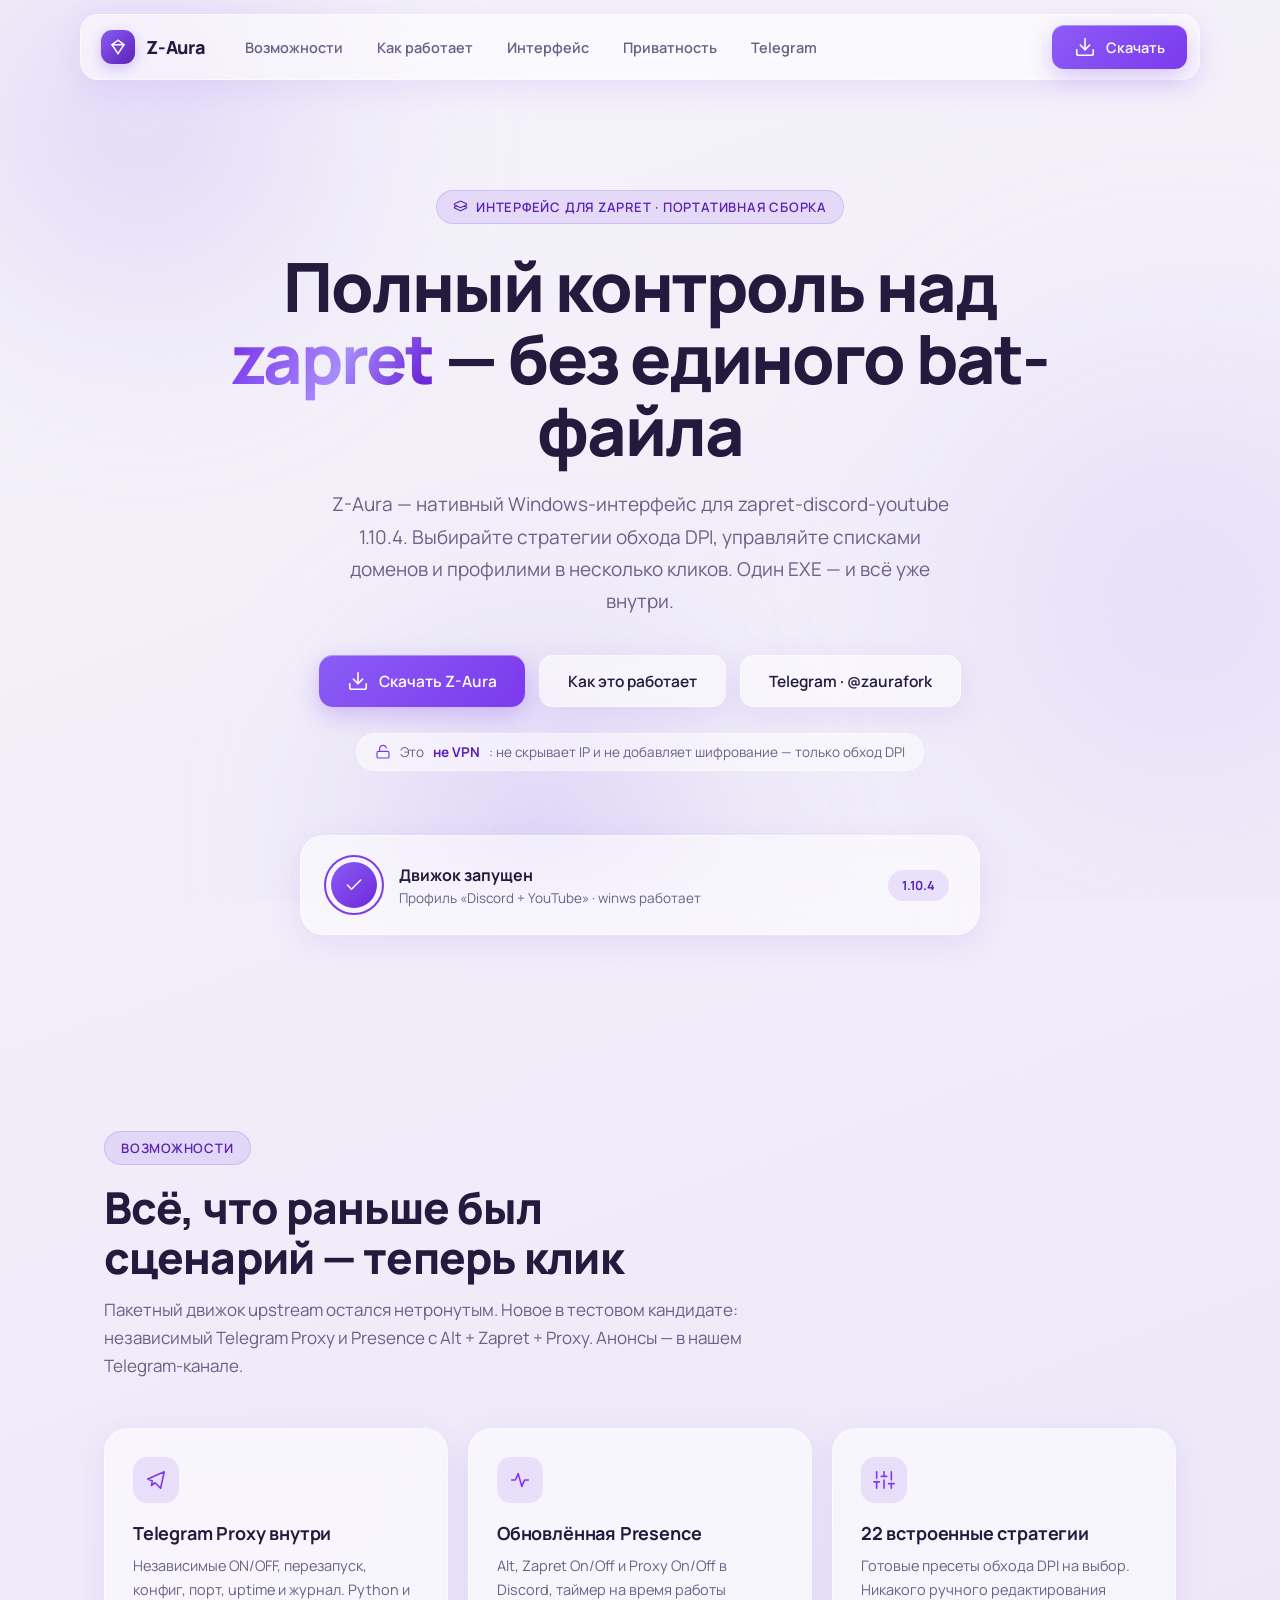
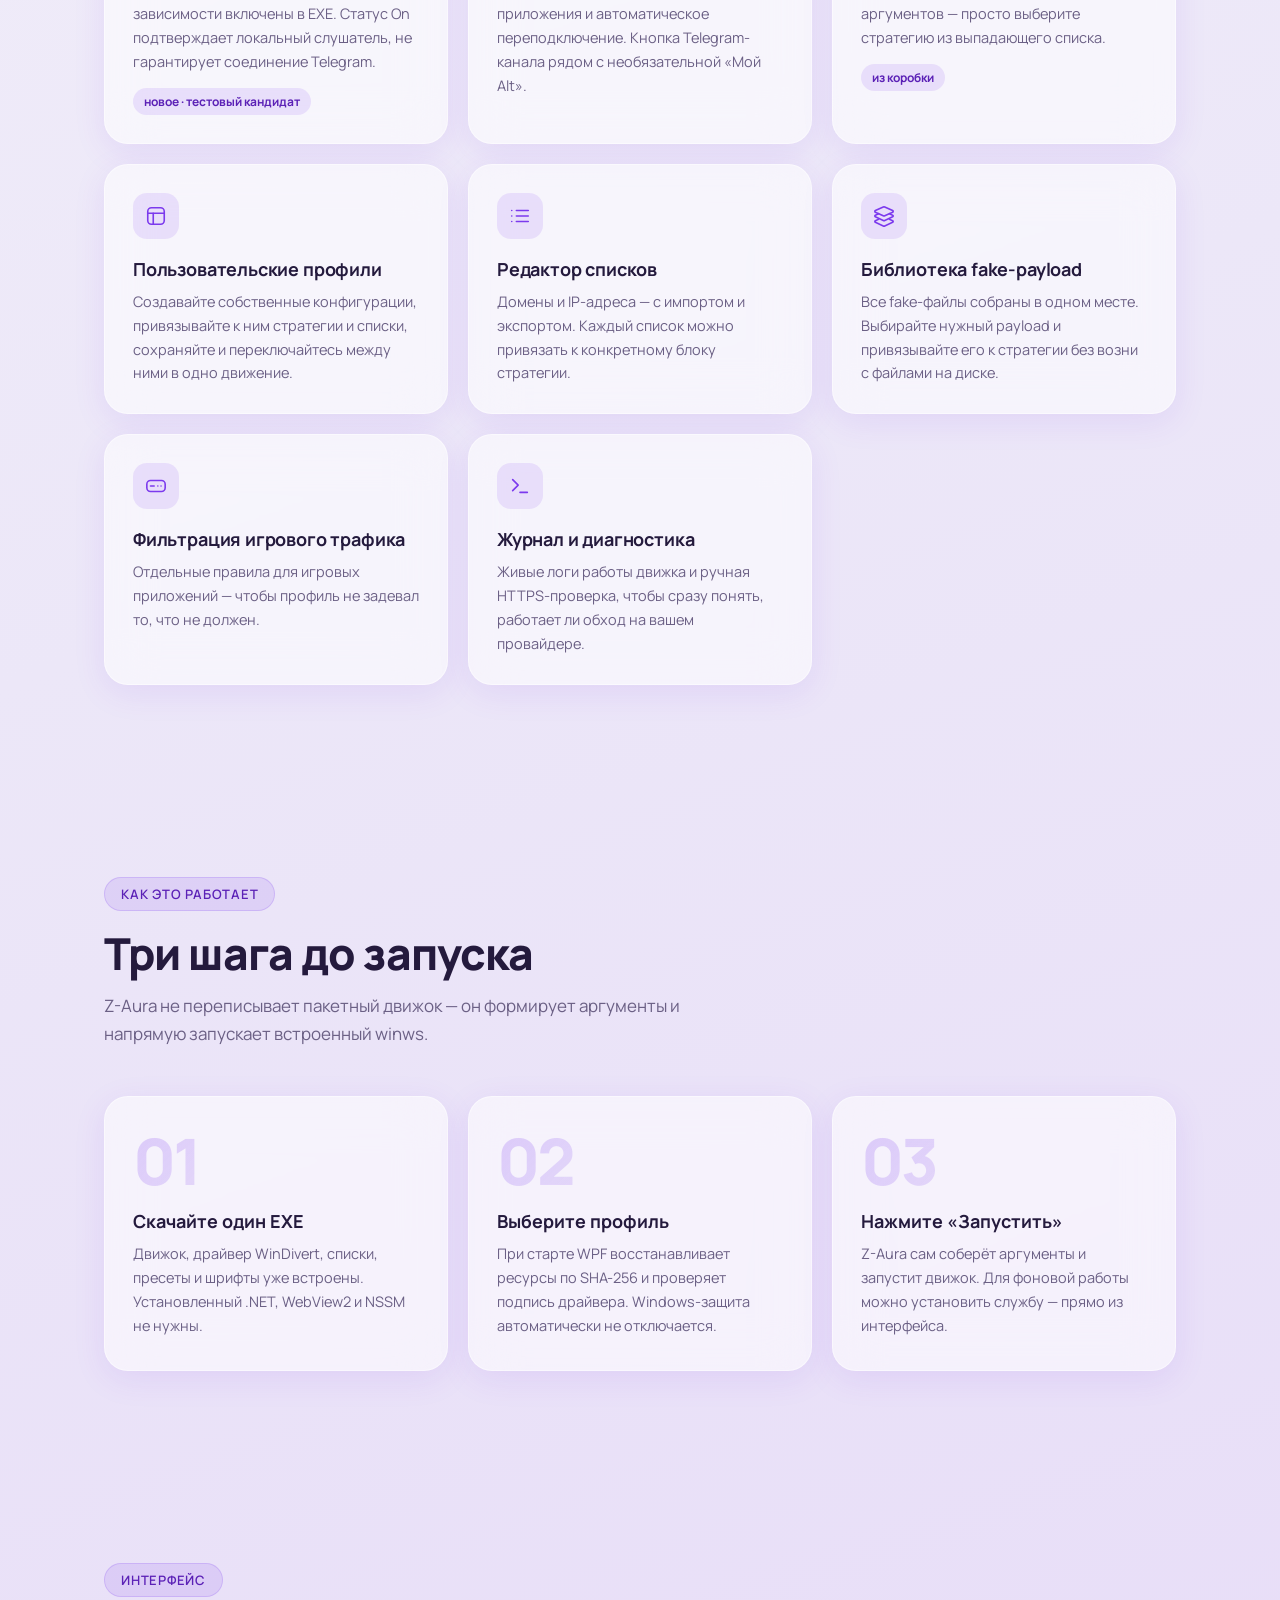
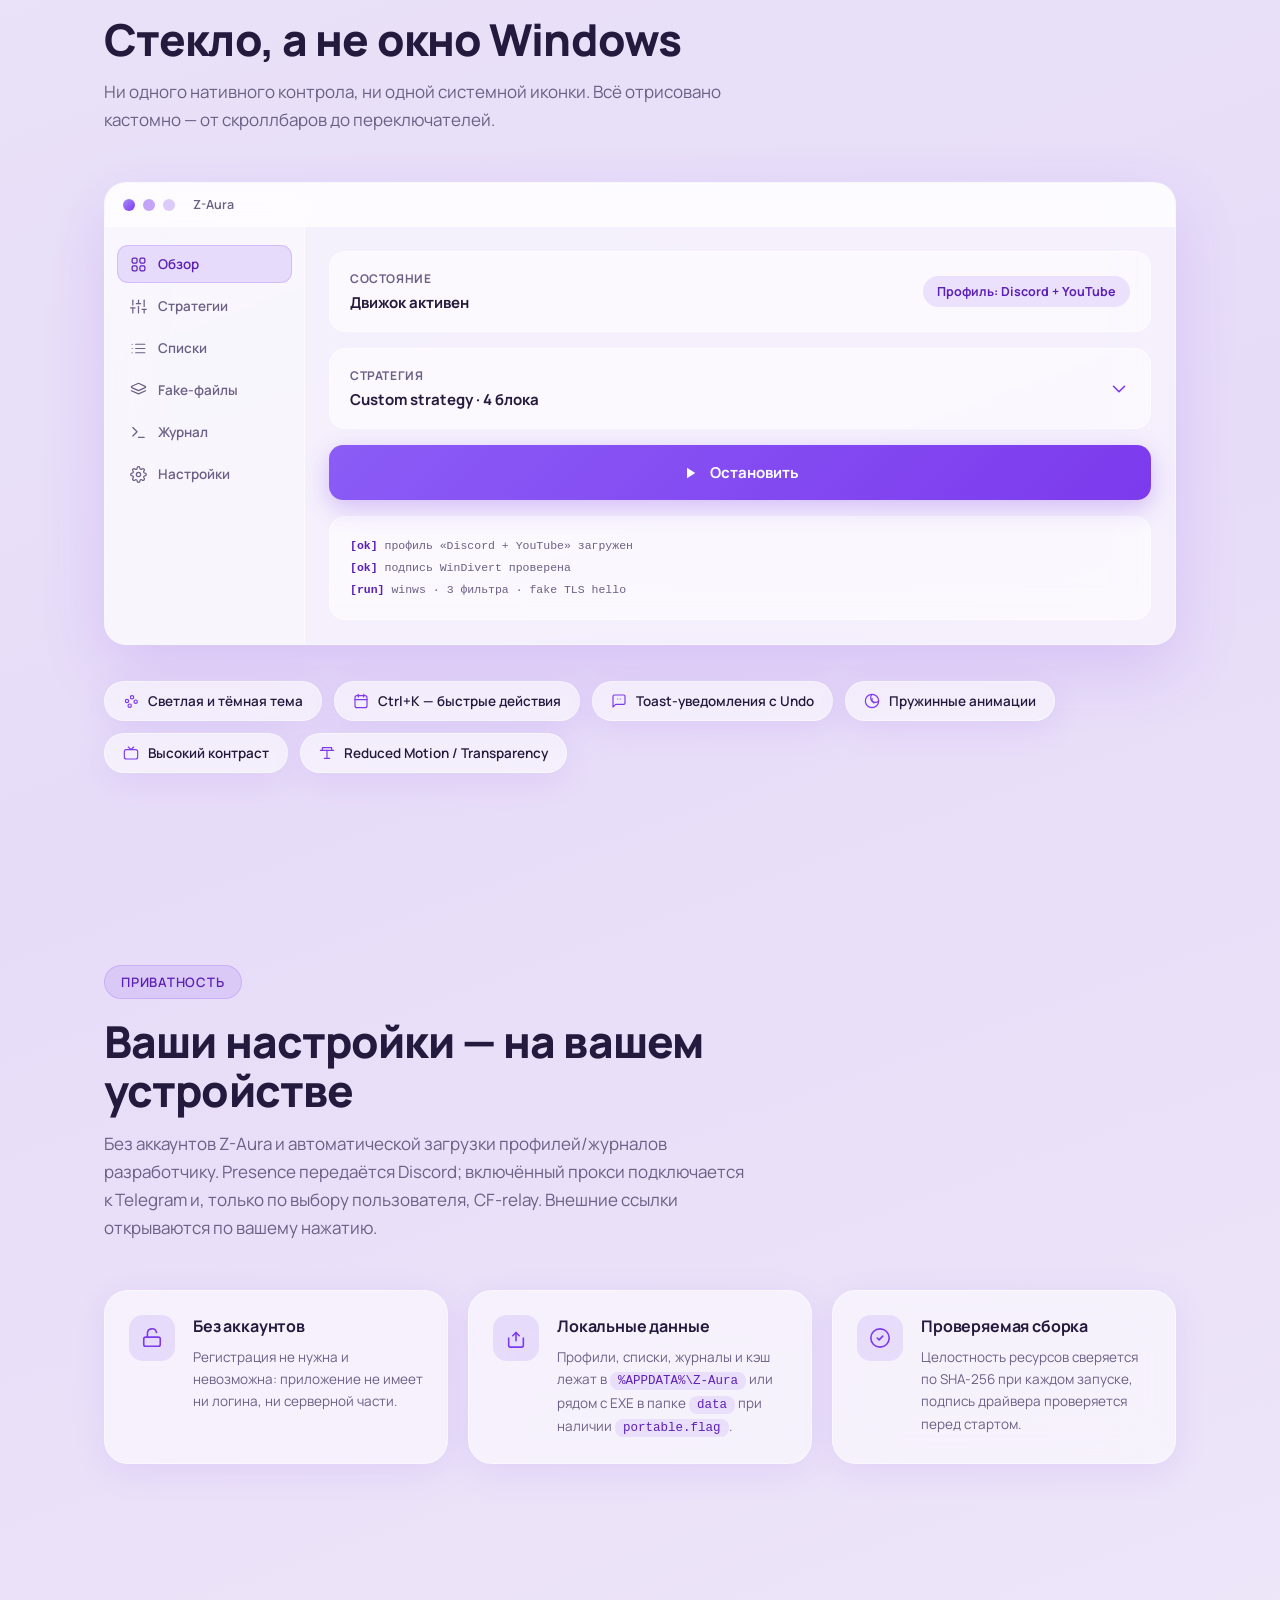
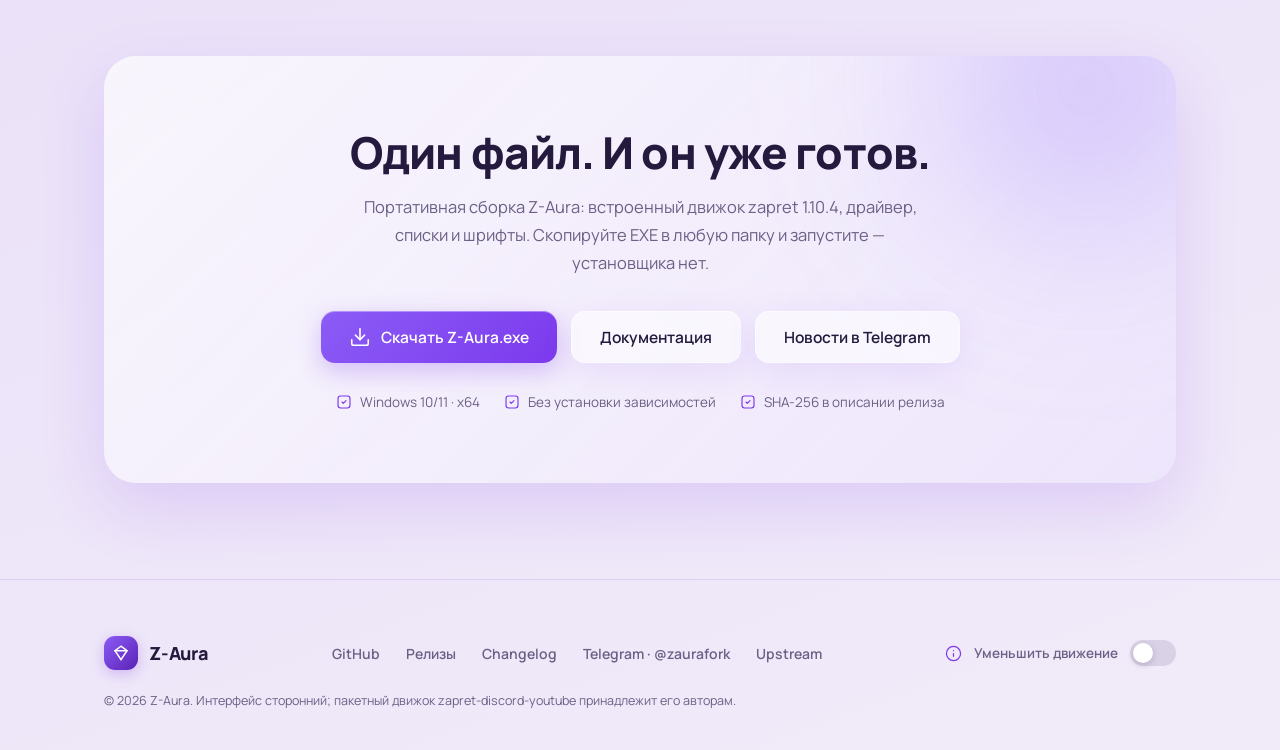
==== commit ead79e97: "Update index.html" ====
--- a/index.html
+++ b/index.html
@@ -282,6 +282,7 @@
       <a href="#how">Как работает</a>
       <a href="#interface">Интерфейс</a>
       <a href="#privacy">Приватность</a>
+      <a href="https://t.me/zaurafork" target="_blank" rel="noopener noreferrer">Telegram</a>
     </div>
     <a class="btn btn-primary btn-nav" href="https://github.com/dopebeanie/Z-Aura/releases/latest/download/Z-Aura.exe" title="Скачать Z-Aura.exe из последнего опубликованного GitHub Release">
       <svg class="icon" viewBox="0 0 24 24"><path d="M21 15v4a2 2 0 0 1-2 2H5a2 2 0 0 1-2-2v-4"/><path d="m7 10 5 5 5-5"/><path d="M12 15V3"/></svg>
@@ -309,6 +310,7 @@
         Скачать Z-Aura
       </a>
       <a class="btn btn-glass" href="#how">Как это работает</a>
+      <a class="btn btn-glass" href="https://t.me/zaurafork" target="_blank" rel="noopener noreferrer">Telegram · @zaurafork</a>
     </div>
     <div class="reveal">
       <span class="hero-note">
@@ -336,9 +338,20 @@
     <div class="section-head reveal">
       <span class="eyebrow">Возможности</span>
       <h2 style="margin-top:18px">Всё, что раньше был сценарий — теперь клик</h2>
-      <p>Пакетный движок upstream остался нетронутым: Z-Aura лишь заменяет консоль привычным интерфейсом.</p>
+      <p>Пакетный движок upstream остался нетронутым. Новое в тестовом кандидате: независимый Telegram Proxy и Presence с Alt + Zapret + Proxy. Анонсы — в нашем Telegram-канале.</p>
     </div>
     <div class="grid">
+      <div class="card glass reveal">
+        <span class="ico"><svg class="icon" viewBox="0 0 24 24"><path d="m3 11 18-8-4 18-6-6-4 3 1-5Z"/></svg></span>
+        <h3>Telegram Proxy внутри</h3>
+        <p>Независимые ON/OFF, перезапуск, конфиг, порт, uptime и журнал. Python и зависимости включены в EXE. Статус On подтверждает локальный слушатель, не гарантирует соединение Telegram.</p>
+        <span class="tag">новое · тестовый кандидат</span>
+      </div>
+      <div class="card glass reveal">
+        <span class="ico"><svg class="icon" viewBox="0 0 24 24"><path d="M3 12h4l3-7 4 14 3-7h4"/></svg></span>
+        <h3>Обновлённая Presence</h3>
+        <p>Alt, Zapret On/Off и Proxy On/Off в Discord, таймер на время работы приложения и автоматическое переподключение. Кнопка Telegram-канала рядом с необязательной «Мой Alt».</p>
+      </div>
       <div class="card glass reveal">
         <span class="ico"><svg class="icon" viewBox="0 0 24 24"><path d="M4 21v-7"/><path d="M4 10V3"/><path d="M12 21v-9"/><path d="M12 8V3"/><path d="M20 21v-5"/><path d="M20 12V3"/><path d="M1 14h6"/><path d="M9 8h6"/><path d="M17 16h6"/></svg></span>
         <h3>22 встроенные стратегии</h3>
@@ -493,8 +506,8 @@
   <div class="wrap">
     <div class="section-head reveal">
       <span class="eyebrow">Приватность</span>
-      <h2 style="margin-top:18px">Всё хранится локально. Всё.</h2>
-      <p>Никаких аккаунтов, никакой телеметрии, ни одного запроса на наши серверы — их просто нет.</p>
+      <h2 style="margin-top:18px">Ваши настройки — на вашем устройстве</h2>
+      <p>Без аккаунтов Z-Aura и автоматической загрузки профилей/журналов разработчику. Presence передаётся Discord; включённый прокси подключается к Telegram и, только по выбору пользователя, CF-relay. Внешние ссылки открываются по вашему нажатию.</p>
     </div>
     <div class="priv">
       <div class="card glass reveal">
@@ -537,6 +550,7 @@
           Скачать Z-Aura.exe
         </a>
         <a class="btn btn-glass" href="https://github.com/dopebeanie/Z-Aura#readme" id="docs-link">Документация</a>
+        <a class="btn btn-glass" href="https://t.me/zaurafork" target="_blank" rel="noopener noreferrer">Новости в Telegram</a>
       </div>
       <div class="dl-meta">
         <span><svg class="icon" viewBox="0 0 24 24"><rect x="3" y="3" width="18" height="18" rx="4"/><path d="m9 12 2 2 4-4"/></svg>Windows 10/11 · x64</span>
@@ -561,6 +575,7 @@
         <a href="https://github.com/dopebeanie/Z-Aura" id="gh-link">GitHub</a>
         <a href="https://github.com/dopebeanie/Z-Aura/releases" id="rel-link">Релизы</a>
         <a href="https://github.com/dopebeanie/Z-Aura/releases" id="changelog-link">Changelog</a>
+        <a href="https://t.me/zaurafork" target="_blank" rel="noopener noreferrer">Telegram · @zaurafork</a>
         <a href="https://github.com/Flowseal/zapret-discord-youtube" rel="noopener">Upstream</a>
       </nav>
       <div class="a11y">
@@ -600,7 +615,9 @@
   var links = document.querySelectorAll('.nav-links a');
   var sections = [];
   links.forEach(function(a){
-    var s = document.querySelector(a.getAttribute('href'));
+    var href = a.getAttribute('href');
+    if (!href || href.charAt(0) !== '#') return;
+    var s = document.querySelector(href);
     if (s) sections.push({a:a, s:s});
   });
   window.addEventListener('scroll', function(){
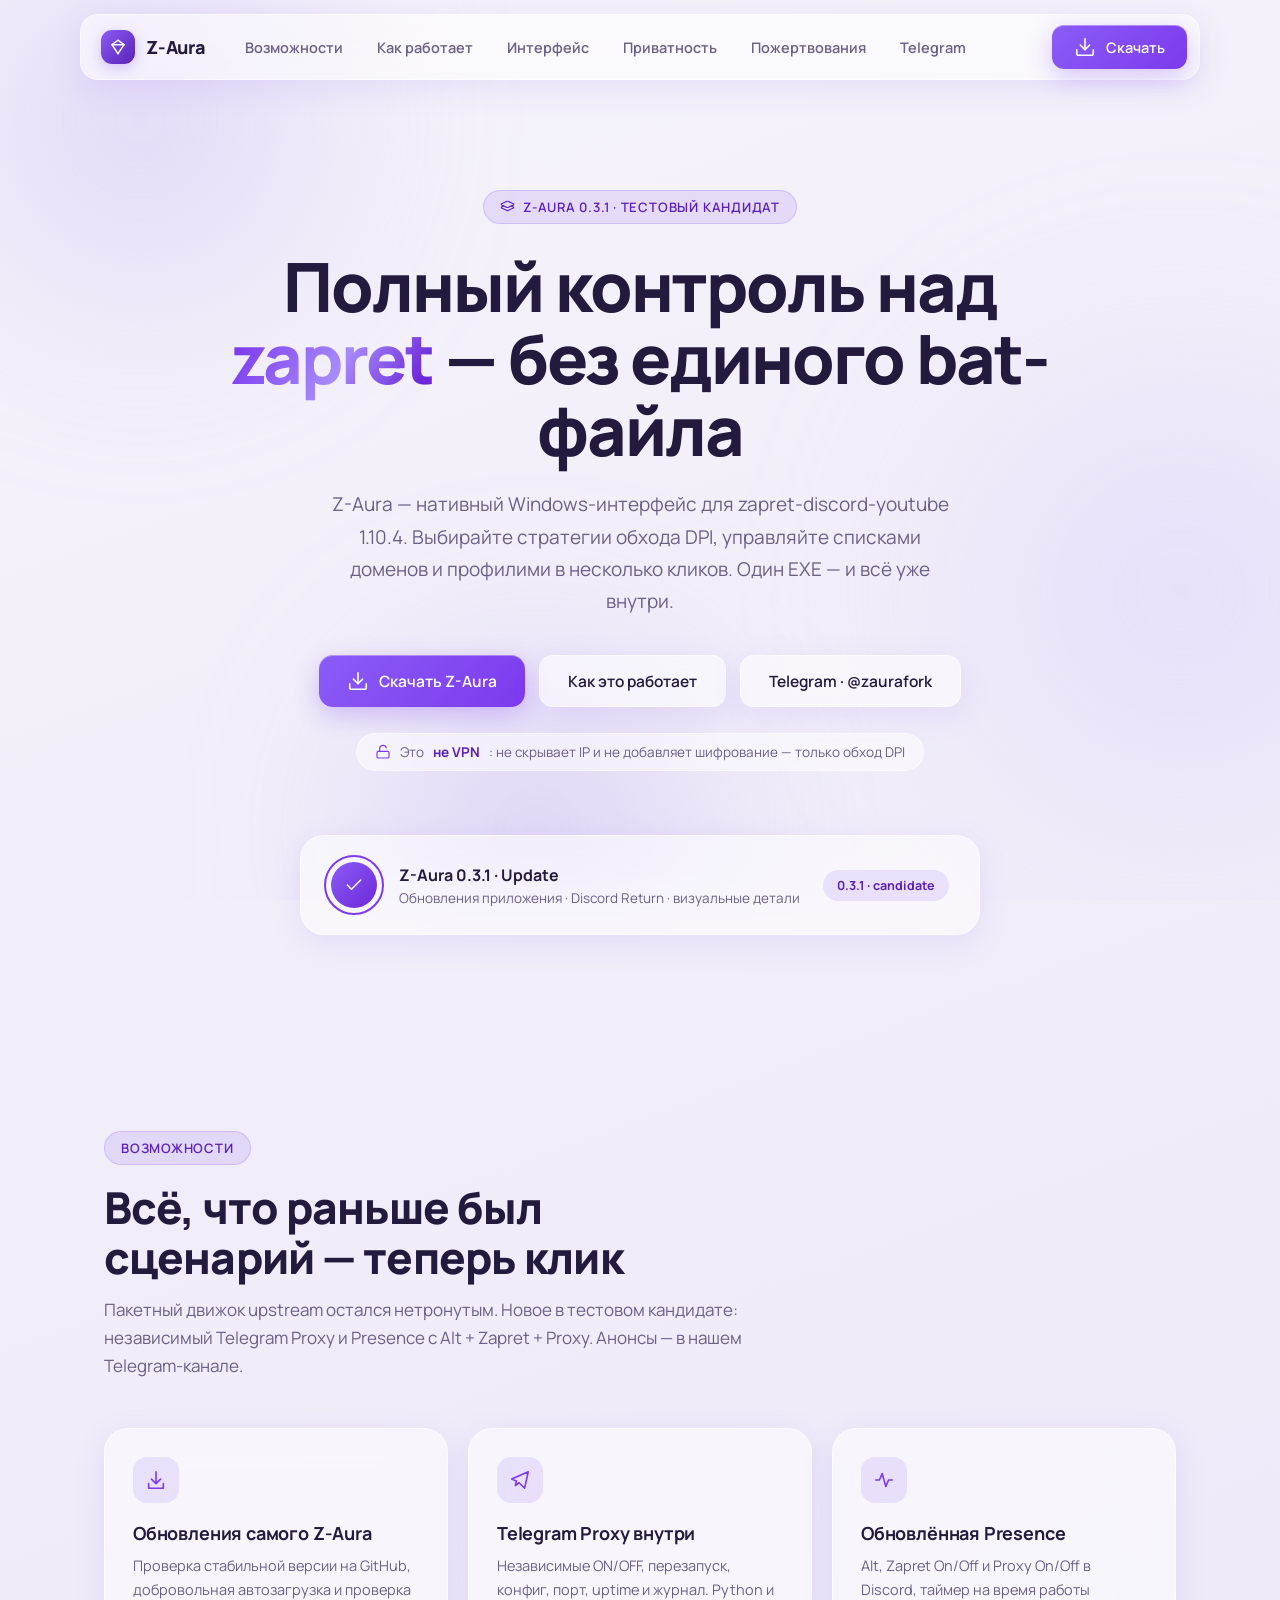
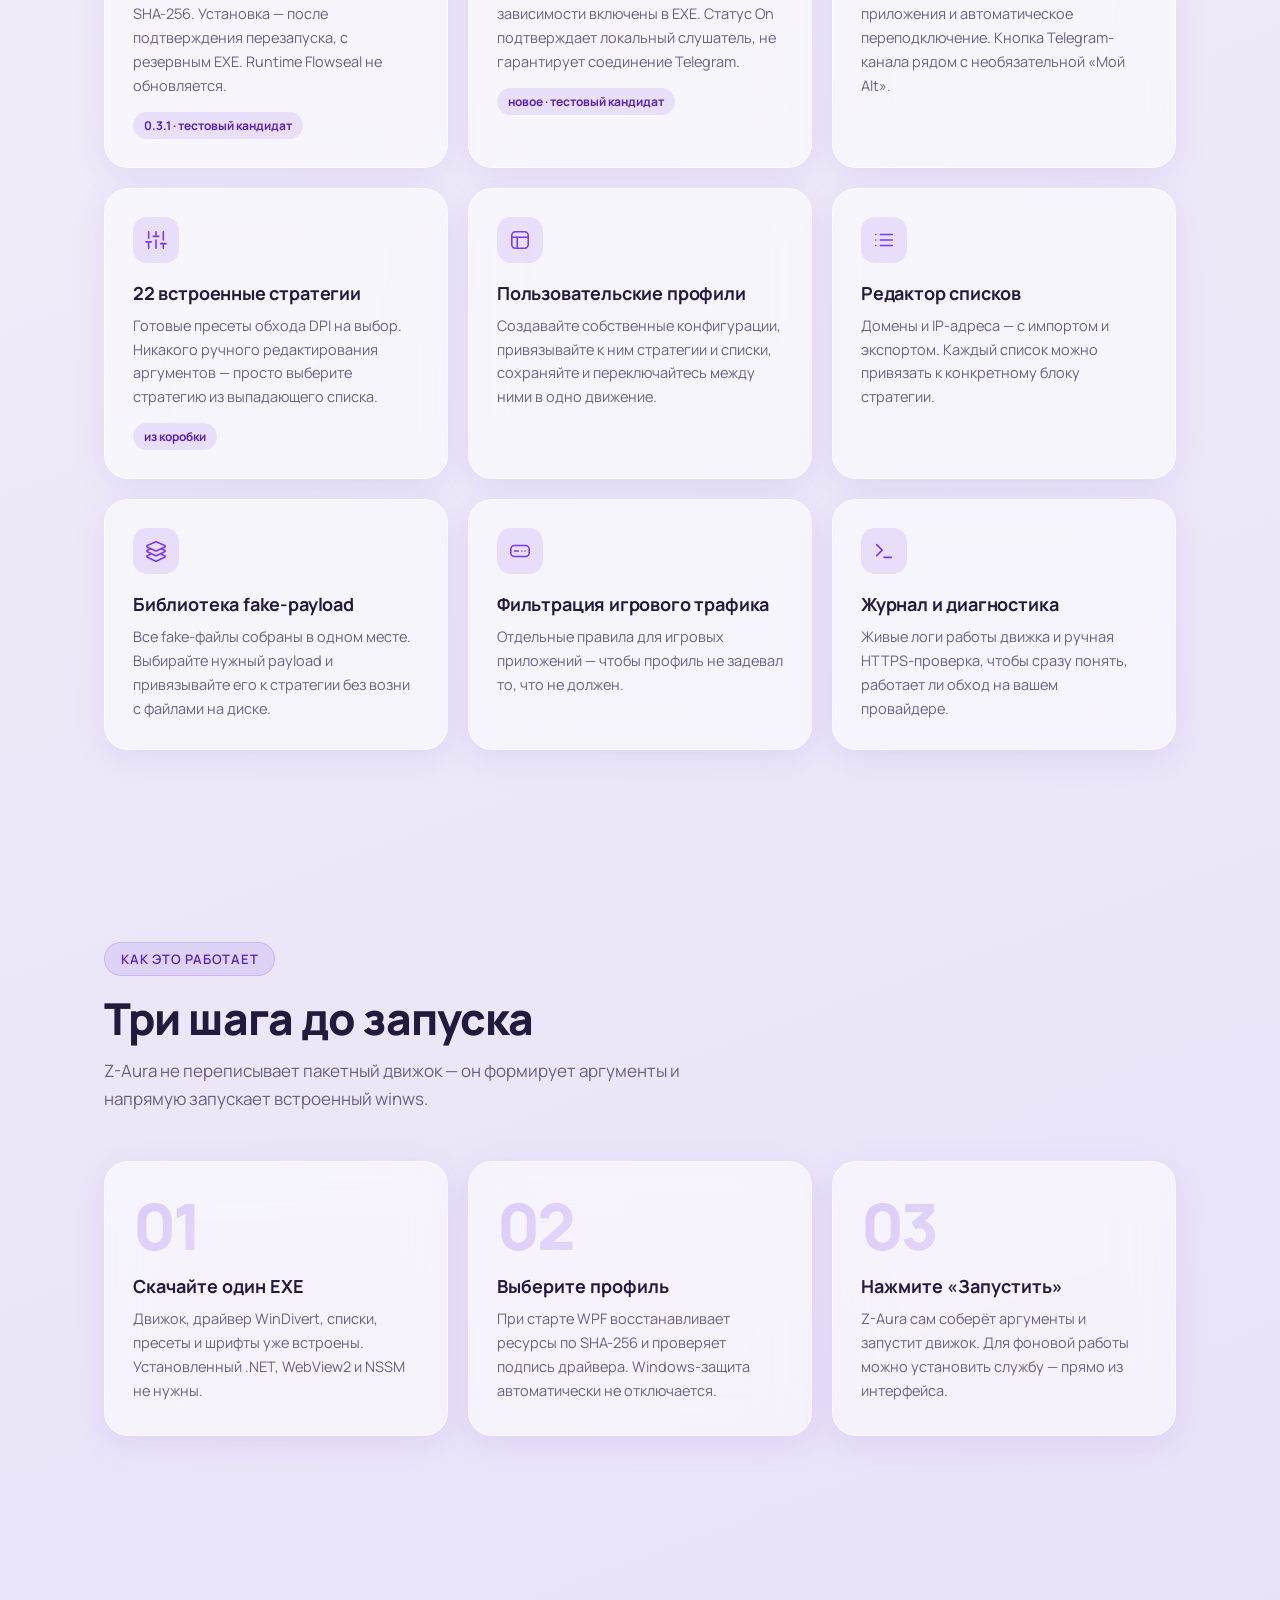
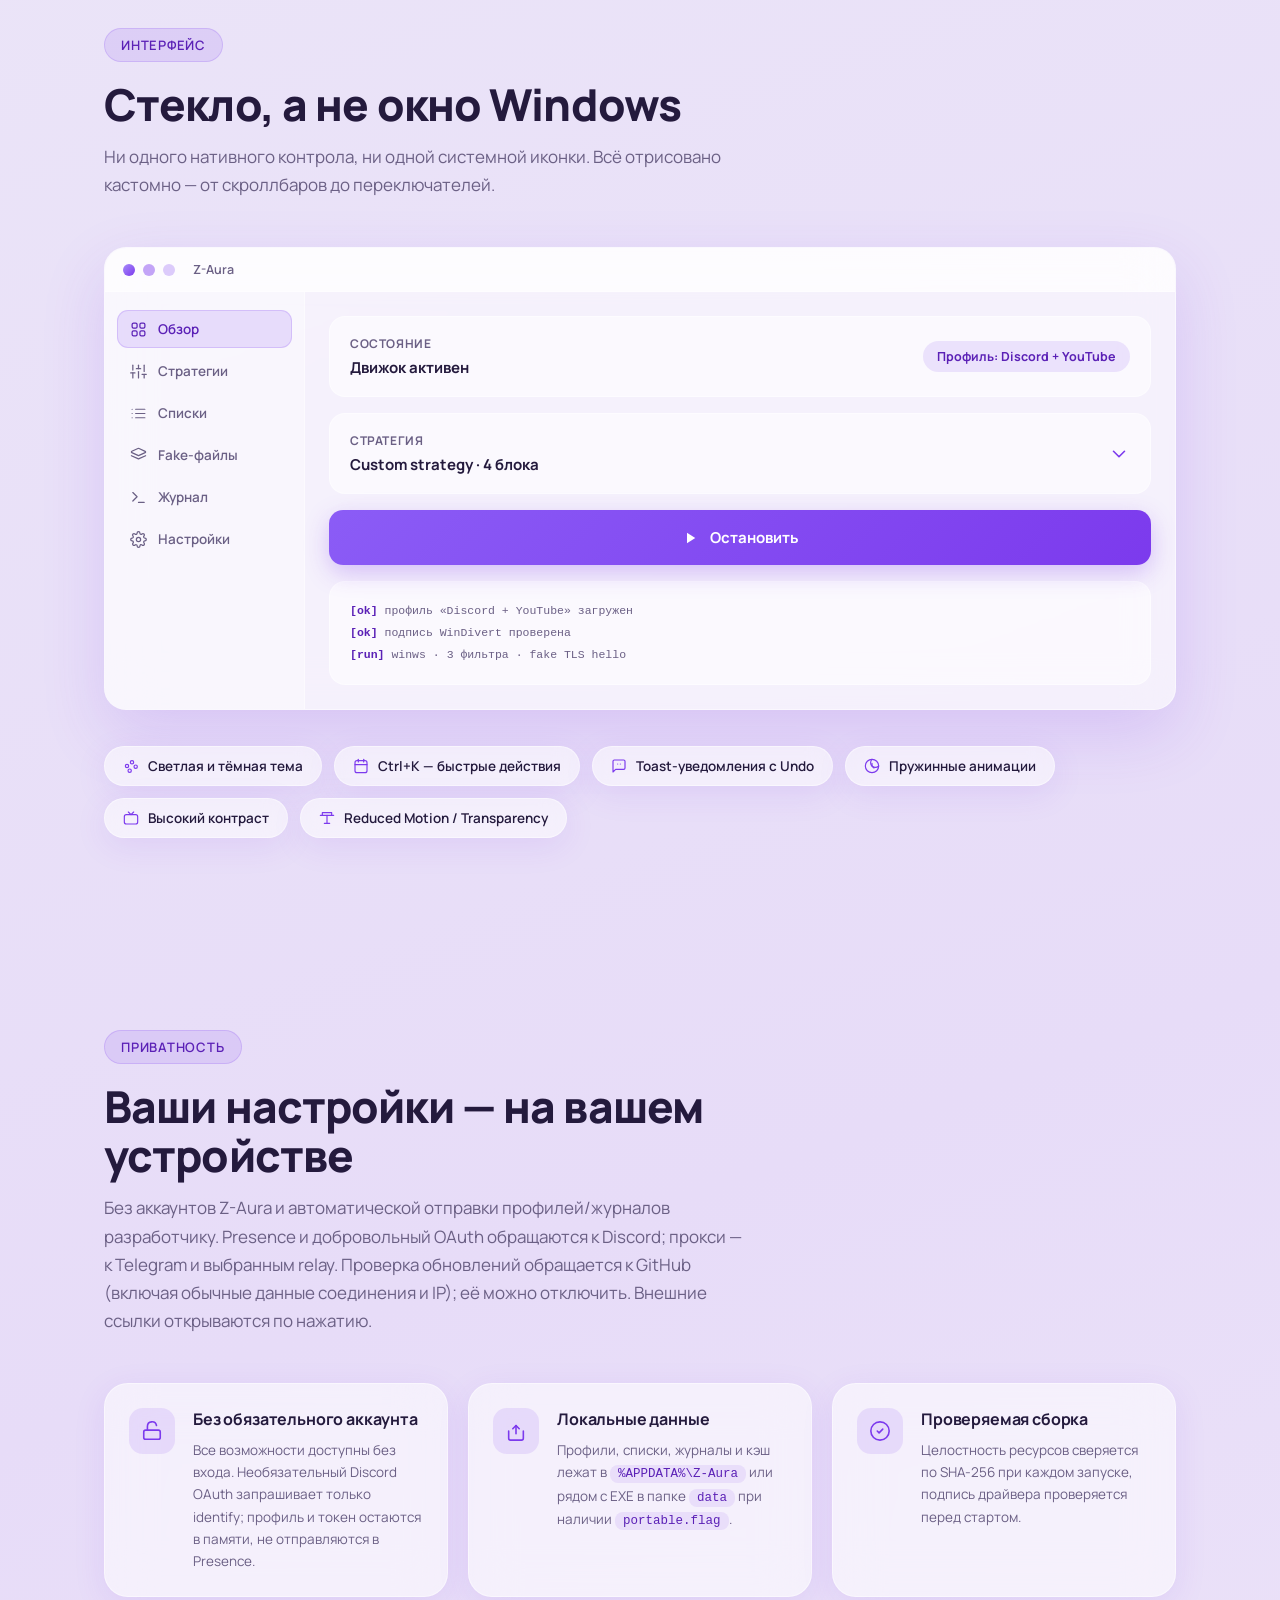
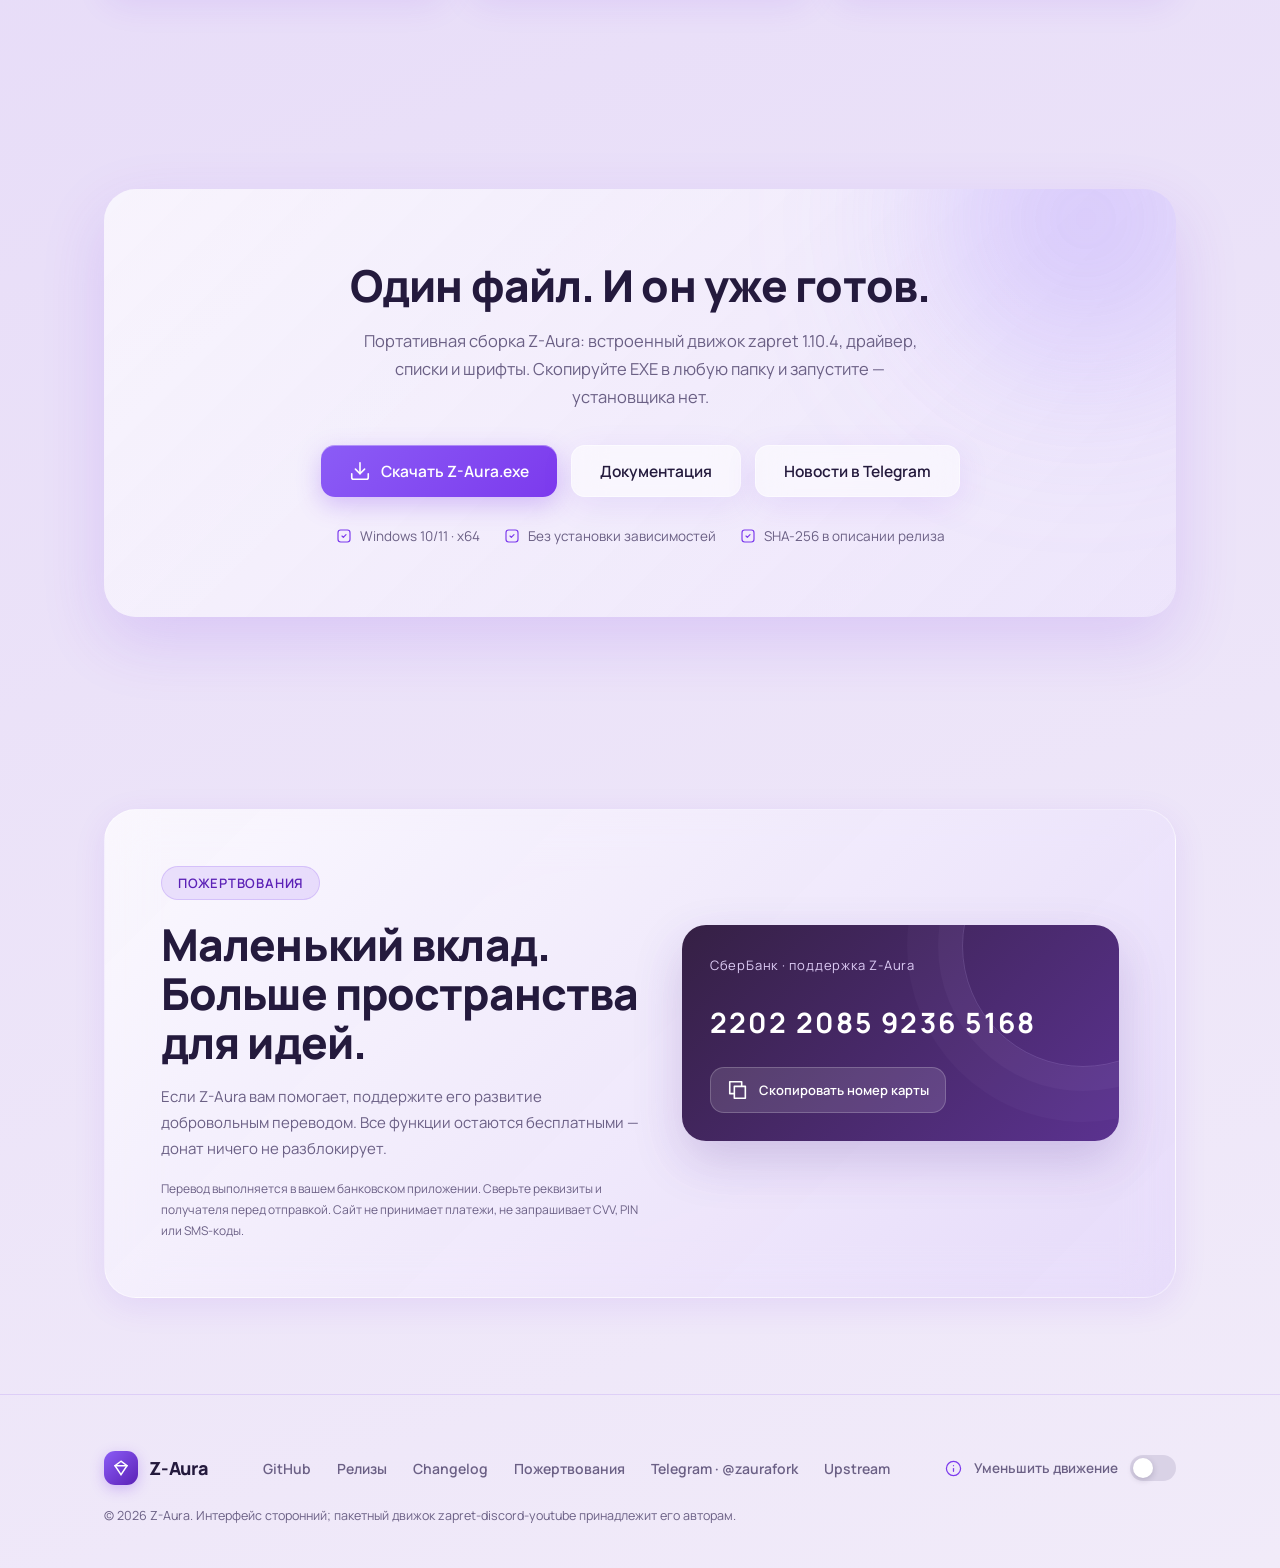
==== commit 1282ac04: "Add files via upload" ====
--- a/index.html
+++ b/index.html
@@ -98,7 +98,7 @@
 /* ---------- Навигация ---------- */
 .nav-outer{position:fixed;top:14px;left:0;right:0;z-index:100;padding:0 20px}
 .nav{max-width:1120px;margin:0 auto;border-radius:18px;padding:10px 12px 10px 20px;display:flex;align-items:center;gap:8px}
-.logo{display:flex;align-items:center;gap:11px;font-weight:800;font-size:18px;letter-spacing:-.01em;text-decoration:none;color:var(--text)}
+.logo{display:flex;align-items:center;gap:11px;font-weight:800;font-size:18px;letter-spacing:-.01em;text-decoration:none;color:var(--text);white-space:nowrap;flex-shrink:0}
 .logo-mark{width:34px;height:34px;border-radius:11px;background:linear-gradient(135deg,#8B5CF6,#5B21B6);display:grid;place-items:center;box-shadow:0 4px 14px var(--accent-glow)}
 .logo-mark svg{width:18px;height:18px;stroke:#fff;stroke-width:2;stroke-linecap:round;fill:none}
 .nav-links{display:flex;gap:4px;margin-left:16px;margin-right:auto}
@@ -108,7 +108,8 @@
 }
 .nav-links a:hover{color:var(--accent-deep);background:rgba(124,58,237,.09)}
 .nav-links a.active{color:var(--accent-deep);background:rgba(124,58,237,.13);box-shadow:inset 0 0 0 1px rgba(124,58,237,.16)}
-.btn-nav{padding:11px 22px;font-size:14.5px;border-radius:12px}
+.btn-nav{padding:11px 22px;font-size:14.5px;border-radius:12px;margin-left:auto;flex-shrink:0}
+@media(max-width:1100px){.nav-links a{display:none}.nav-links a[href="#donate"],.nav-links a[href="https://t.me/zaurafork"]{display:block}}
 
 /* ---------- Hero ---------- */
 .hero{padding:190px 0 100px;text-align:center}
@@ -235,6 +236,16 @@
 .switch[aria-checked="true"]{background:var(--accent)}
 .switch[aria-checked="true"]::after{transform:translateX(20px)}
 .copy{font-size:12.5px;color:var(--muted);margin-top:22px}
+/* ---------- Support: an optional gift, never a paywall ---------- */
+.donate-panel{display:grid;grid-template-columns:1.1fr 1fr;gap:40px;align-items:center;border-radius:32px;padding:clamp(28px,5vw,56px);overflow:hidden;background:linear-gradient(135deg,rgba(255,255,255,.72),rgba(227,214,251,.7))}
+.donate-panel p{font-size:15px;line-height:1.75;color:var(--muted);margin-top:16px}
+.donate-card{position:relative;padding:28px;border-radius:24px;background:linear-gradient(135deg,#352044,#5b3290);color:#fff;box-shadow:0 20px 50px rgba(77,36,133,.2);overflow:hidden}
+.donate-card::before{content:"";position:absolute;width:240px;height:240px;right:-85px;top:-100px;border:1px solid rgba(216,192,255,.18);border-radius:50%;box-shadow:0 0 0 24px rgba(216,192,255,.04),0 0 0 55px rgba(216,192,255,.03);pointer-events:none}
+.donate-card .bank{font-size:13px;letter-spacing:.06em;color:#ddccf5;position:relative}
+.donate-card .card-number{display:block;position:relative;margin:28px 0 26px;font-size:clamp(18px,2.3vw,28px);letter-spacing:.08em;font-weight:700;white-space:nowrap;user-select:all}
+.donate-card .btn{position:relative;font-size:13px;padding:11px 16px;background:rgba(255,255,255,.12);border:1px solid rgba(255,255,255,.2);color:#fff}
+.donate-status{min-height:24px;font-size:12px!important;color:var(--accent-deep)!important}
+@media(max-width:800px){.donate-panel{grid-template-columns:1fr;gap:24px}.donate-card .card-number{font-size:clamp(17px,4.5vw,27px)}}
 
 /* ---------- Reveal-анимации ---------- */
 .reveal{opacity:0;transform:translateY(26px);transition:opacity .7s var(--ease),transform .7s var(--spring)}
@@ -282,6 +293,7 @@
       <a href="#how">Как работает</a>
       <a href="#interface">Интерфейс</a>
       <a href="#privacy">Приватность</a>
+      <a href="#donate">Пожертвования</a>
       <a href="https://t.me/zaurafork" target="_blank" rel="noopener noreferrer">Telegram</a>
     </div>
     <a class="btn btn-primary btn-nav" href="https://github.com/dopebeanie/Z-Aura/releases/latest/download/Z-Aura.exe" title="Скачать Z-Aura.exe из последнего опубликованного GitHub Release">
@@ -296,7 +308,7 @@
   <div class="wrap">
     <span class="eyebrow reveal">
       <svg class="icon" style="width:15px;height:15px" viewBox="0 0 24 24"><path d="m12.83 2.18a2 2 0 0 0-1.66 0L2.6 6.08a1 1 0 0 0 0 1.83l8.58 3.91a2 2 0 0 0 1.66 0l8.58-3.9a1 1 0 0 0 0-1.83Z"/><path d="m6.08 9.5-3.5 1.6a1 1 0 0 0 0 1.81l8.6 3.91a2 2 0 0 0 1.65 0l8.58-3.9a1 1 0 0 0 0-1.83l-3.5-1.59"/></svg>
-      Интерфейс для zapret · портативная сборка
+      Z-Aura 0.3.1 · тестовый кандидат
     </span>
     <h1 class="reveal">Полный контроль над <span class="grad">zapret</span> — без единого bat-файла</h1>
     <p class="lead reveal">
@@ -324,10 +336,10 @@
         <svg class="icon" viewBox="0 0 24 24"><path d="M20 6 9 17l-5-5"/></svg>
       </span>
       <div>
-        <div class="st-title">Движок запущен</div>
-        <div class="st-sub">Профиль «Discord + YouTube» · winws работает</div>
-      </div>
-      <span class="mini-pill">1.10.4</span>
+        <div class="st-title">Z-Aura 0.3.1 · Update</div>
+        <div class="st-sub">Обновления приложения · Discord Return · визуальные детали</div>
+      </div>
+      <span class="mini-pill">0.3.1 · candidate</span>
     </div>
   </div>
 </section>
@@ -341,6 +353,12 @@
       <p>Пакетный движок upstream остался нетронутым. Новое в тестовом кандидате: независимый Telegram Proxy и Presence с Alt + Zapret + Proxy. Анонсы — в нашем Telegram-канале.</p>
     </div>
     <div class="grid">
+      <div class="card glass reveal">
+        <span class="ico"><svg class="icon" viewBox="0 0 24 24"><path d="M12 3v13m-5-5 5 5 5-5M4 16v5h16v-5"/></svg></span>
+        <h3>Обновления самого Z-Aura</h3>
+        <p>Проверка стабильной версии на GitHub, добровольная автозагрузка и проверка SHA-256. Установка — после подтверждения перезапуска, с резервным EXE. Runtime Flowseal не обновляется.</p>
+        <span class="tag">0.3.1 · тестовый кандидат</span>
+      </div>
       <div class="card glass reveal">
         <span class="ico"><svg class="icon" viewBox="0 0 24 24"><path d="m3 11 18-8-4 18-6-6-4 3 1-5Z"/></svg></span>
         <h3>Telegram Proxy внутри</h3>
@@ -507,14 +525,14 @@
     <div class="section-head reveal">
       <span class="eyebrow">Приватность</span>
       <h2 style="margin-top:18px">Ваши настройки — на вашем устройстве</h2>
-      <p>Без аккаунтов Z-Aura и автоматической загрузки профилей/журналов разработчику. Presence передаётся Discord; включённый прокси подключается к Telegram и, только по выбору пользователя, CF-relay. Внешние ссылки открываются по вашему нажатию.</p>
+      <p>Без аккаунтов Z-Aura и автоматической отправки профилей/журналов разработчику. Presence и добровольный OAuth обращаются к Discord; прокси — к Telegram и выбранным relay. Проверка обновлений обращается к GitHub (включая обычные данные соединения и IP); её можно отключить. Внешние ссылки открываются по нажатию.</p>
     </div>
     <div class="priv">
       <div class="card glass reveal">
         <span class="ico"><svg class="icon" viewBox="0 0 24 24"><rect x="3" y="11" width="18" height="10" rx="2"/><path d="M7 11V7a5 5 0 0 1 9.9-1"/></svg></span>
         <div>
-          <h3>Без аккаунтов</h3>
-          <p>Регистрация не нужна и невозможна: приложение не имеет ни логина, ни серверной части.</p>
+          <h3>Без обязательного аккаунта</h3>
+          <p>Все возможности доступны без входа. Необязательный Discord OAuth запрашивает только identify; профиль и токен остаются в памяти, не отправляются в Presence.</p>
         </div>
       </div>
       <div class="card glass reveal">
@@ -562,6 +580,26 @@
 </section>
 
 <!-- ================= FOOTER ================= -->
+<section id="donate">
+  <div class="wrap">
+    <div class="donate-panel glass reveal">
+      <div>
+        <span class="eyebrow">Пожертвования</span>
+        <h2 style="margin-top:20px">Маленький вклад.<br>Больше пространства для идей.</h2>
+        <p>Если Z-Aura вам помогает, поддержите его развитие добровольным переводом. Все функции остаются бесплатными — донат ничего не разблокирует.</p>
+        <p style="font-size:12px">Перевод выполняется в вашем банковском приложении. Сверьте реквизиты и получателя перед отправкой. Сайт не принимает платежи, не запрашивает CVV, PIN или SMS-коды.</p>
+      </div>
+      <div>
+        <div class="donate-card">
+          <span class="bank">СберБанк · поддержка Z-Aura</span>
+          <span class="card-number" id="donation-number">2202 2085 9236 5168</span>
+          <button type="button" class="btn" id="copy-donation"><svg class="icon" viewBox="0 0 24 24"><path d="M8 8h12v13H8zM16 8V3H3v13h5"/></svg>Скопировать номер карты</button>
+        </div>
+        <p class="donate-status" id="donation-status" role="status" aria-live="polite"></p>
+      </div>
+    </div>
+  </div>
+</section>
 <footer>
   <div class="wrap">
     <div class="foot">
@@ -575,6 +613,7 @@
         <a href="https://github.com/dopebeanie/Z-Aura" id="gh-link">GitHub</a>
         <a href="https://github.com/dopebeanie/Z-Aura/releases" id="rel-link">Релизы</a>
         <a href="https://github.com/dopebeanie/Z-Aura/releases" id="changelog-link">Changelog</a>
+        <a href="#donate">Пожертвования</a>
         <a href="https://t.me/zaurafork" target="_blank" rel="noopener noreferrer">Telegram · @zaurafork</a>
         <a href="https://github.com/Flowseal/zapret-discord-youtube" rel="noopener">Upstream</a>
       </nav>
@@ -590,6 +629,18 @@
 
 <script>
 (function(){
+  var copyDonation = document.getElementById('copy-donation');
+  copyDonation.addEventListener('click', async function(){
+    var status = document.getElementById('donation-status');
+    try {
+      await navigator.clipboard.writeText(document.getElementById('donation-number').textContent.trim());
+      status.textContent = 'Номер карты скопирован. Проверьте получателя в банковском приложении.';
+    } catch (_) {
+      var range = document.createRange(); range.selectNodeContents(document.getElementById('donation-number'));
+      var selection = window.getSelection(); selection.removeAllRanges(); selection.addRange(range);
+      status.textContent = 'Номер выделен. Скопируйте его вручную.';
+    }
+  });
   // Stagger-появление блоков
   var reveals = document.querySelectorAll('.reveal');
   if ('IntersectionObserver' in window) {
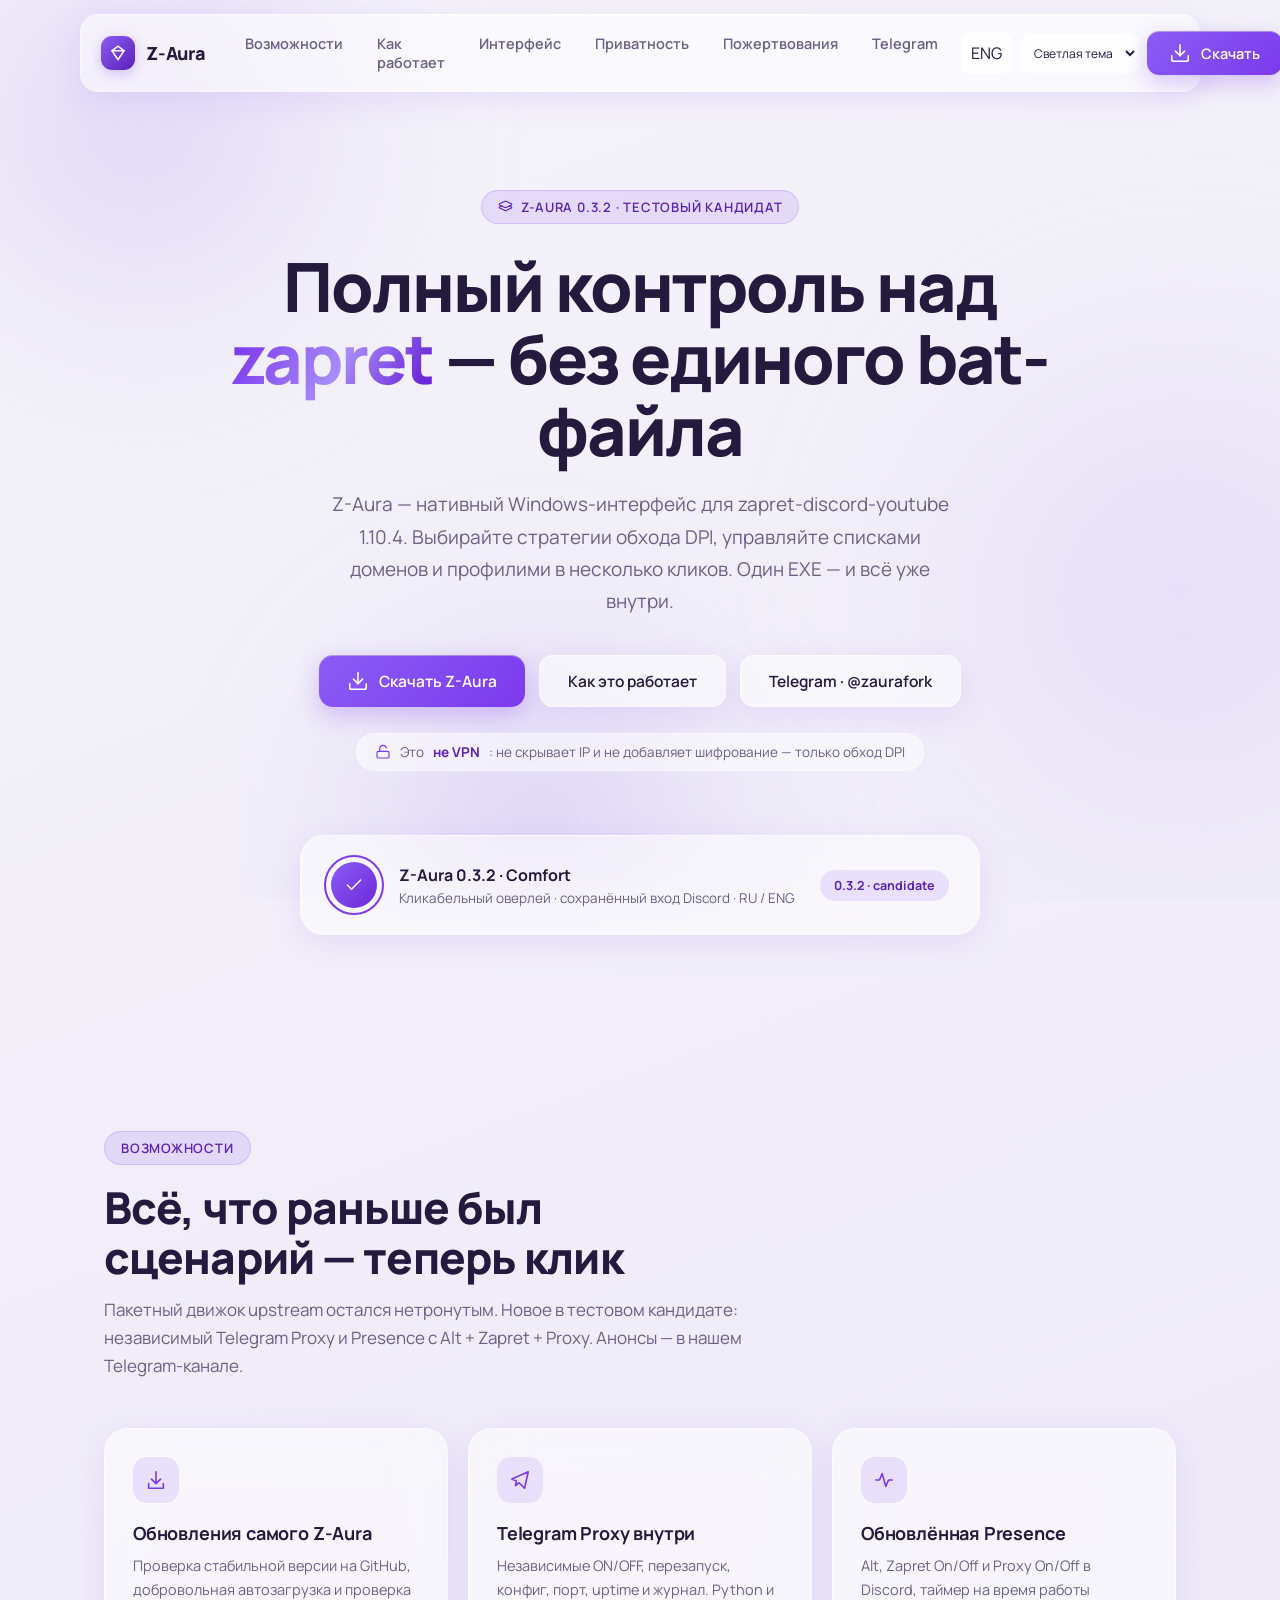
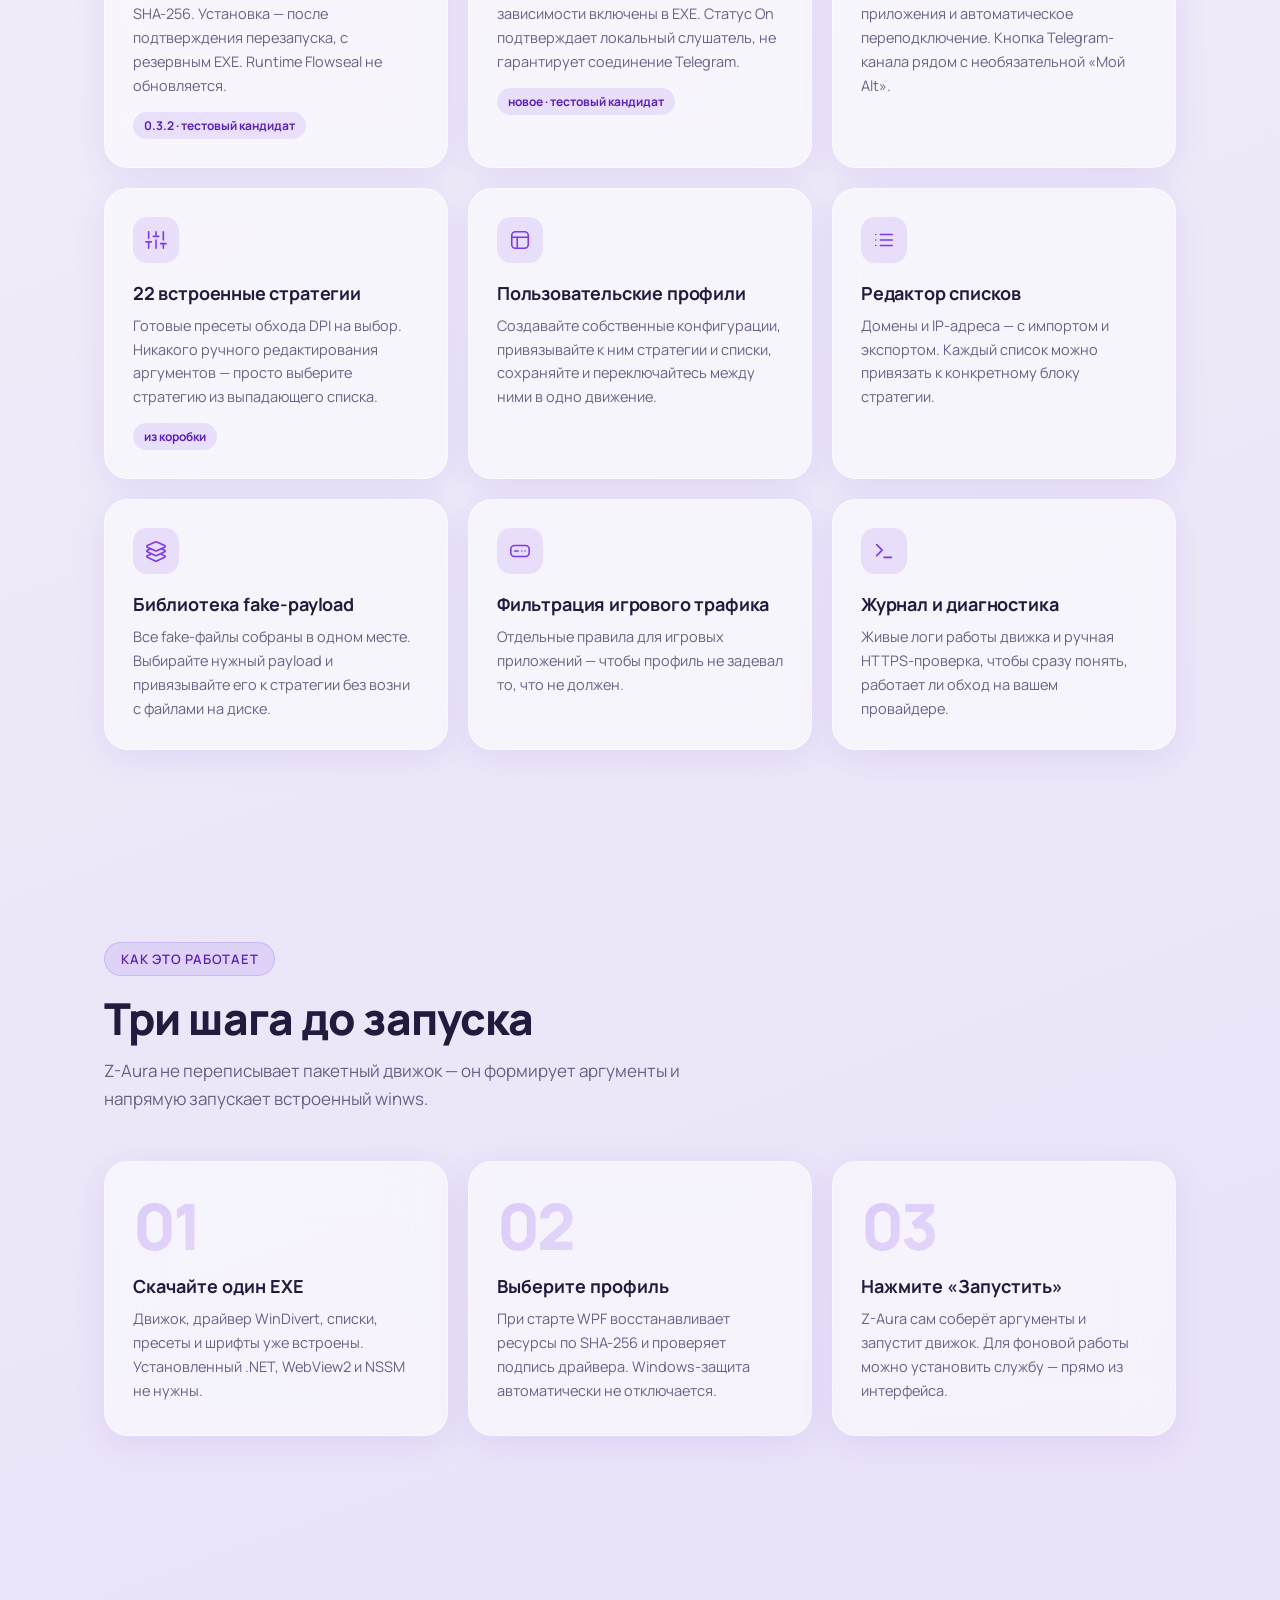
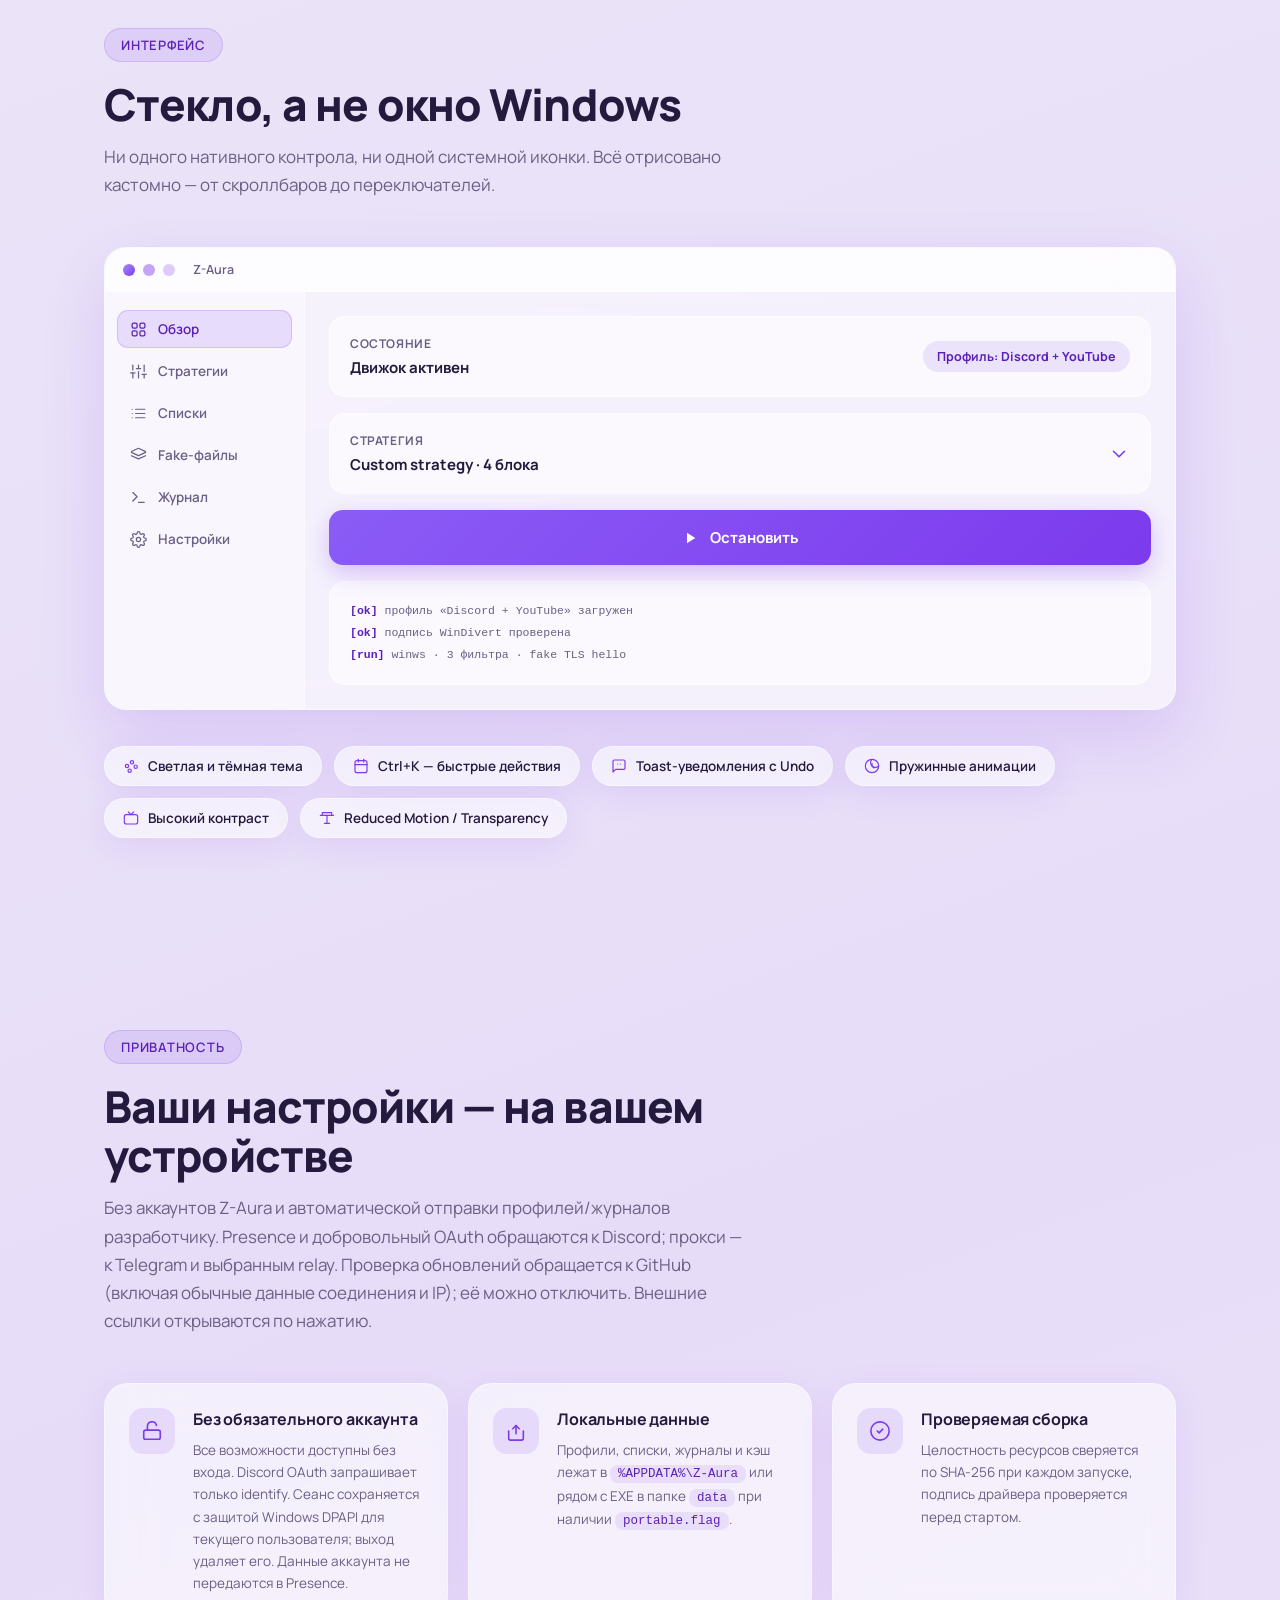
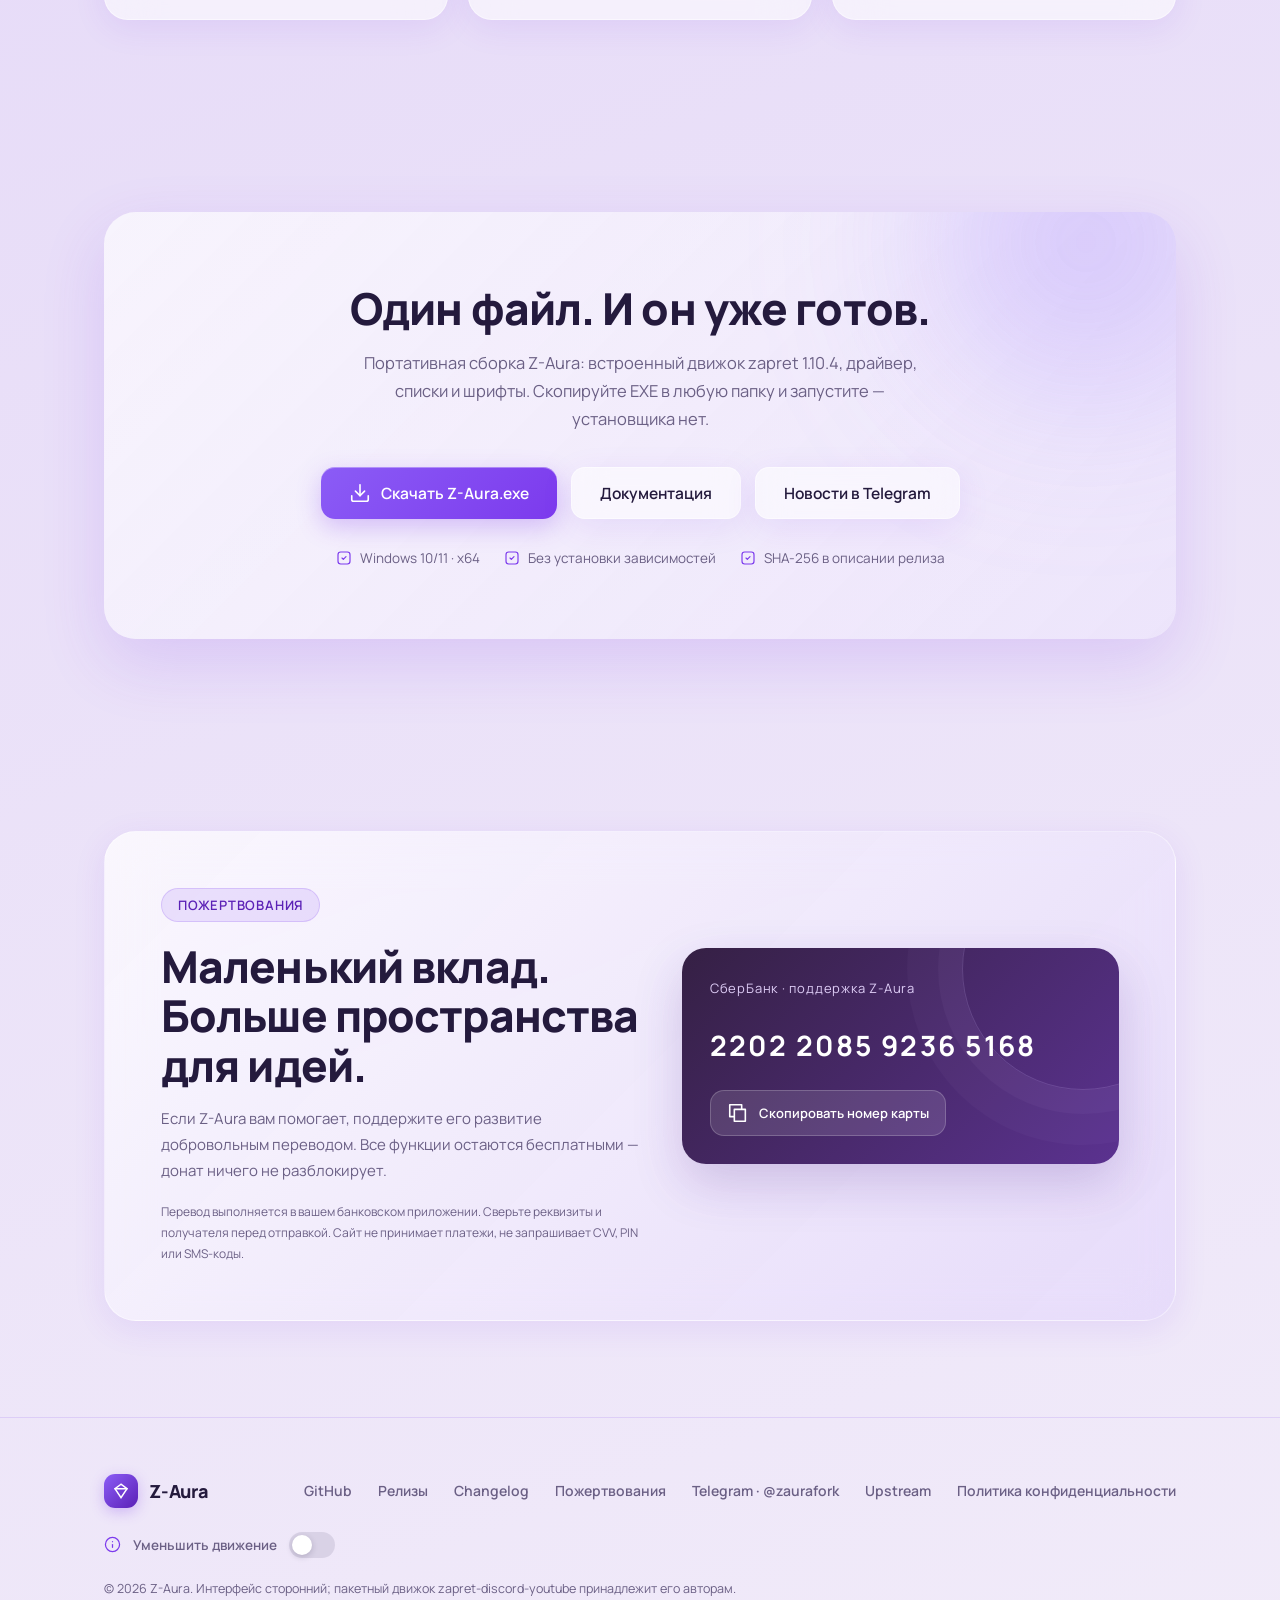
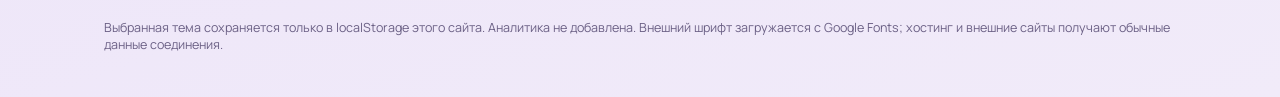
==== commit f81e13de: "Add files via upload" ====
--- a/index.html
+++ b/index.html
@@ -10,6 +10,7 @@
 <link href="https://fonts.googleapis.com/css2?family=Manrope:wght@400;500;600;700;800&display=swap" rel="stylesheet">
 <style>
 :root{
+  color-scheme:light;
   --accent:#7C3AED;
   --accent-2:#A78BFA;
   --accent-deep:#5B21B6;
@@ -269,6 +270,17 @@
   .hero-status{grid-template-columns:auto 1fr;padding:20px}
   .hero-status .mini-pill{display:none}
 }
+html[data-theme="dark"]{color-scheme:dark;--text:#f3ecff;--muted:#c4b9d3;--accent:#b997ff;--accent-deep:#d0b3ff;--accent-soft:rgba(180,135,255,.16);--glass:rgba(40,33,49,.82);--glass-strong:rgba(48,39,59,.95);--glass-modal:#30273b;--stroke:rgba(205,176,239,.24);--shadow:0 8px 32px #0003;--shadow-lg:0 24px 64px #0005}
+html[data-theme="dark"] body{background:linear-gradient(160deg,#1c1825,#281e36 55%,#241b30)}
+html[data-theme="dark"] .hero h1 .grad{background-image:linear-gradient(120deg,#b997ff,#dfcaff,#c5a2ff)}
+html[data-theme="dark"] .hero-note,html[data-theme="dark"] .win-side,html[data-theme="dark"] .win-card{background:var(--glass)}
+html[data-theme="dark"] .dl,html[data-theme="dark"] .donate-panel{background:linear-gradient(135deg,#30273b,#3d2b50)}
+html[data-theme="dark"] .btn-glass:hover{background:var(--glass-strong)}
+.site-preferences{display:flex;align-items:center;gap:8px;flex-shrink:0}.site-preferences a,.site-preferences select{font:600 12px inherit;color:var(--text);background:var(--glass-strong);border:1px solid var(--stroke);border-radius:10px;padding:9px;text-decoration:none;min-height:36px}.site-preferences select{font-family:inherit;font-size:12px;max-width:124px}
+@media(max-width:640px){.nav{flex-wrap:wrap}.nav .btn-nav{padding:10px 14px}.site-preferences{margin-left:auto}.hero{padding-top:185px}}
+@media(prefers-reduced-motion:reduce){html{scroll-behavior:auto}.blob,.status-dot::before,.win-run::after{animation:none}.reveal{opacity:1;transform:none;transition:none}}
+@media(prefers-reduced-transparency:reduce){.glass,.btn-glass,.chip{background:var(--glass-modal);backdrop-filter:none}}
+@media(forced-colors:active){body,.glass,.dl,.donate-panel,.win-card{background:Canvas;color:CanvasText;box-shadow:none}.hero h1 .grad{background:none;-webkit-text-fill-color:CanvasText}.btn,.site-preferences a,.site-preferences select{border:1px solid ButtonText}}
 </style>
 </head>
 <body>
@@ -296,6 +308,7 @@
       <a href="#donate">Пожертвования</a>
       <a href="https://t.me/zaurafork" target="_blank" rel="noopener noreferrer">Telegram</a>
     </div>
+    <div class="site-preferences" aria-label="Язык и оформление"><a href="index.en.html" lang="en" data-language-link>ENG</a><select data-theme-switch aria-label="Тема сайта"><option value="light">Светлая тема</option><option value="dark">Тёмная тема</option></select></div>
     <a class="btn btn-primary btn-nav" href="https://github.com/dopebeanie/Z-Aura/releases/latest/download/Z-Aura.exe" title="Скачать Z-Aura.exe из последнего опубликованного GitHub Release">
       <svg class="icon" viewBox="0 0 24 24"><path d="M21 15v4a2 2 0 0 1-2 2H5a2 2 0 0 1-2-2v-4"/><path d="m7 10 5 5 5-5"/><path d="M12 15V3"/></svg>
       Скачать
@@ -308,7 +321,7 @@
   <div class="wrap">
     <span class="eyebrow reveal">
       <svg class="icon" style="width:15px;height:15px" viewBox="0 0 24 24"><path d="m12.83 2.18a2 2 0 0 0-1.66 0L2.6 6.08a1 1 0 0 0 0 1.83l8.58 3.91a2 2 0 0 0 1.66 0l8.58-3.9a1 1 0 0 0 0-1.83Z"/><path d="m6.08 9.5-3.5 1.6a1 1 0 0 0 0 1.81l8.6 3.91a2 2 0 0 0 1.65 0l8.58-3.9a1 1 0 0 0 0-1.83l-3.5-1.59"/></svg>
-      Z-Aura 0.3.1 · тестовый кандидат
+      Z-Aura 0.3.2 · тестовый кандидат
     </span>
     <h1 class="reveal">Полный контроль над <span class="grad">zapret</span> — без единого bat-файла</h1>
     <p class="lead reveal">
@@ -336,10 +349,10 @@
         <svg class="icon" viewBox="0 0 24 24"><path d="M20 6 9 17l-5-5"/></svg>
       </span>
       <div>
-        <div class="st-title">Z-Aura 0.3.1 · Update</div>
-        <div class="st-sub">Обновления приложения · Discord Return · визуальные детали</div>
-      </div>
-      <span class="mini-pill">0.3.1 · candidate</span>
+        <div class="st-title">Z-Aura 0.3.2 · Comfort</div>
+        <div class="st-sub">Кликабельный оверлей · сохранённый вход Discord · RU / ENG</div>
+      </div>
+      <span class="mini-pill">0.3.2 · candidate</span>
     </div>
   </div>
 </section>
@@ -357,7 +370,7 @@
         <span class="ico"><svg class="icon" viewBox="0 0 24 24"><path d="M12 3v13m-5-5 5 5 5-5M4 16v5h16v-5"/></svg></span>
         <h3>Обновления самого Z-Aura</h3>
         <p>Проверка стабильной версии на GitHub, добровольная автозагрузка и проверка SHA-256. Установка — после подтверждения перезапуска, с резервным EXE. Runtime Flowseal не обновляется.</p>
-        <span class="tag">0.3.1 · тестовый кандидат</span>
+        <span class="tag">0.3.2 · тестовый кандидат</span>
       </div>
       <div class="card glass reveal">
         <span class="ico"><svg class="icon" viewBox="0 0 24 24"><path d="m3 11 18-8-4 18-6-6-4 3 1-5Z"/></svg></span>
@@ -532,7 +545,7 @@
         <span class="ico"><svg class="icon" viewBox="0 0 24 24"><rect x="3" y="11" width="18" height="10" rx="2"/><path d="M7 11V7a5 5 0 0 1 9.9-1"/></svg></span>
         <div>
           <h3>Без обязательного аккаунта</h3>
-          <p>Все возможности доступны без входа. Необязательный Discord OAuth запрашивает только identify; профиль и токен остаются в памяти, не отправляются в Presence.</p>
+          <p>Все возможности доступны без входа. Discord OAuth запрашивает только identify. Сеанс сохраняется с защитой Windows DPAPI для текущего пользователя; выход удаляет его. Данные аккаунта не передаются в Presence.</p>
         </div>
       </div>
       <div class="card glass reveal">
@@ -616,6 +629,7 @@
         <a href="#donate">Пожертвования</a>
         <a href="https://t.me/zaurafork" target="_blank" rel="noopener noreferrer">Telegram · @zaurafork</a>
         <a href="https://github.com/Flowseal/zapret-discord-youtube" rel="noopener">Upstream</a>
+        <a href="https://dopebeanie.github.io/cl3j1hdh7dbb2dzx/privacy.html" rel="noreferrer">Политика конфиденциальности</a>
       </nav>
       <div class="a11y">
         <svg class="icon" style="width:17px;height:17px;color:var(--accent)" viewBox="0 0 24 24"><circle cx="12" cy="12" r="10"/><path d="M12 16v-4"/><path d="M12 8h.01"/></svg>
@@ -624,9 +638,11 @@
       </div>
     </div>
     <p class="copy">© 2026 Z-Aura. Интерфейс сторонний; пакетный движок zapret-discord-youtube принадлежит его авторам.</p>
+    <p class="copy">Выбранная тема сохраняется только в localStorage этого сайта. Аналитика не добавлена. Внешний шрифт загружается с Google Fonts; хостинг и внешние сайты получают обычные данные соединения.</p>
   </div>
 </footer>
 
+<script src="assets/preferences.js"></script>
 <script>
 (function(){
   var copyDonation = document.getElementById('copy-donation');
@@ -634,11 +650,11 @@
     var status = document.getElementById('donation-status');
     try {
       await navigator.clipboard.writeText(document.getElementById('donation-number').textContent.trim());
-      status.textContent = 'Номер карты скопирован. Проверьте получателя в банковском приложении.';
+      status.textContent = document.documentElement.lang === 'en' ? 'Card number copied. Verify the recipient in your banking app.' : 'Номер карты скопирован. Проверьте получателя в банковском приложении.';
     } catch (_) {
       var range = document.createRange(); range.selectNodeContents(document.getElementById('donation-number'));
       var selection = window.getSelection(); selection.removeAllRanges(); selection.addRange(range);
-      status.textContent = 'Номер выделен. Скопируйте его вручную.';
+      status.textContent = document.documentElement.lang === 'en' ? 'Number selected. Copy it manually.' : 'Номер выделен. Скопируйте его вручную.';
     }
   });
   // Stagger-появление блоков
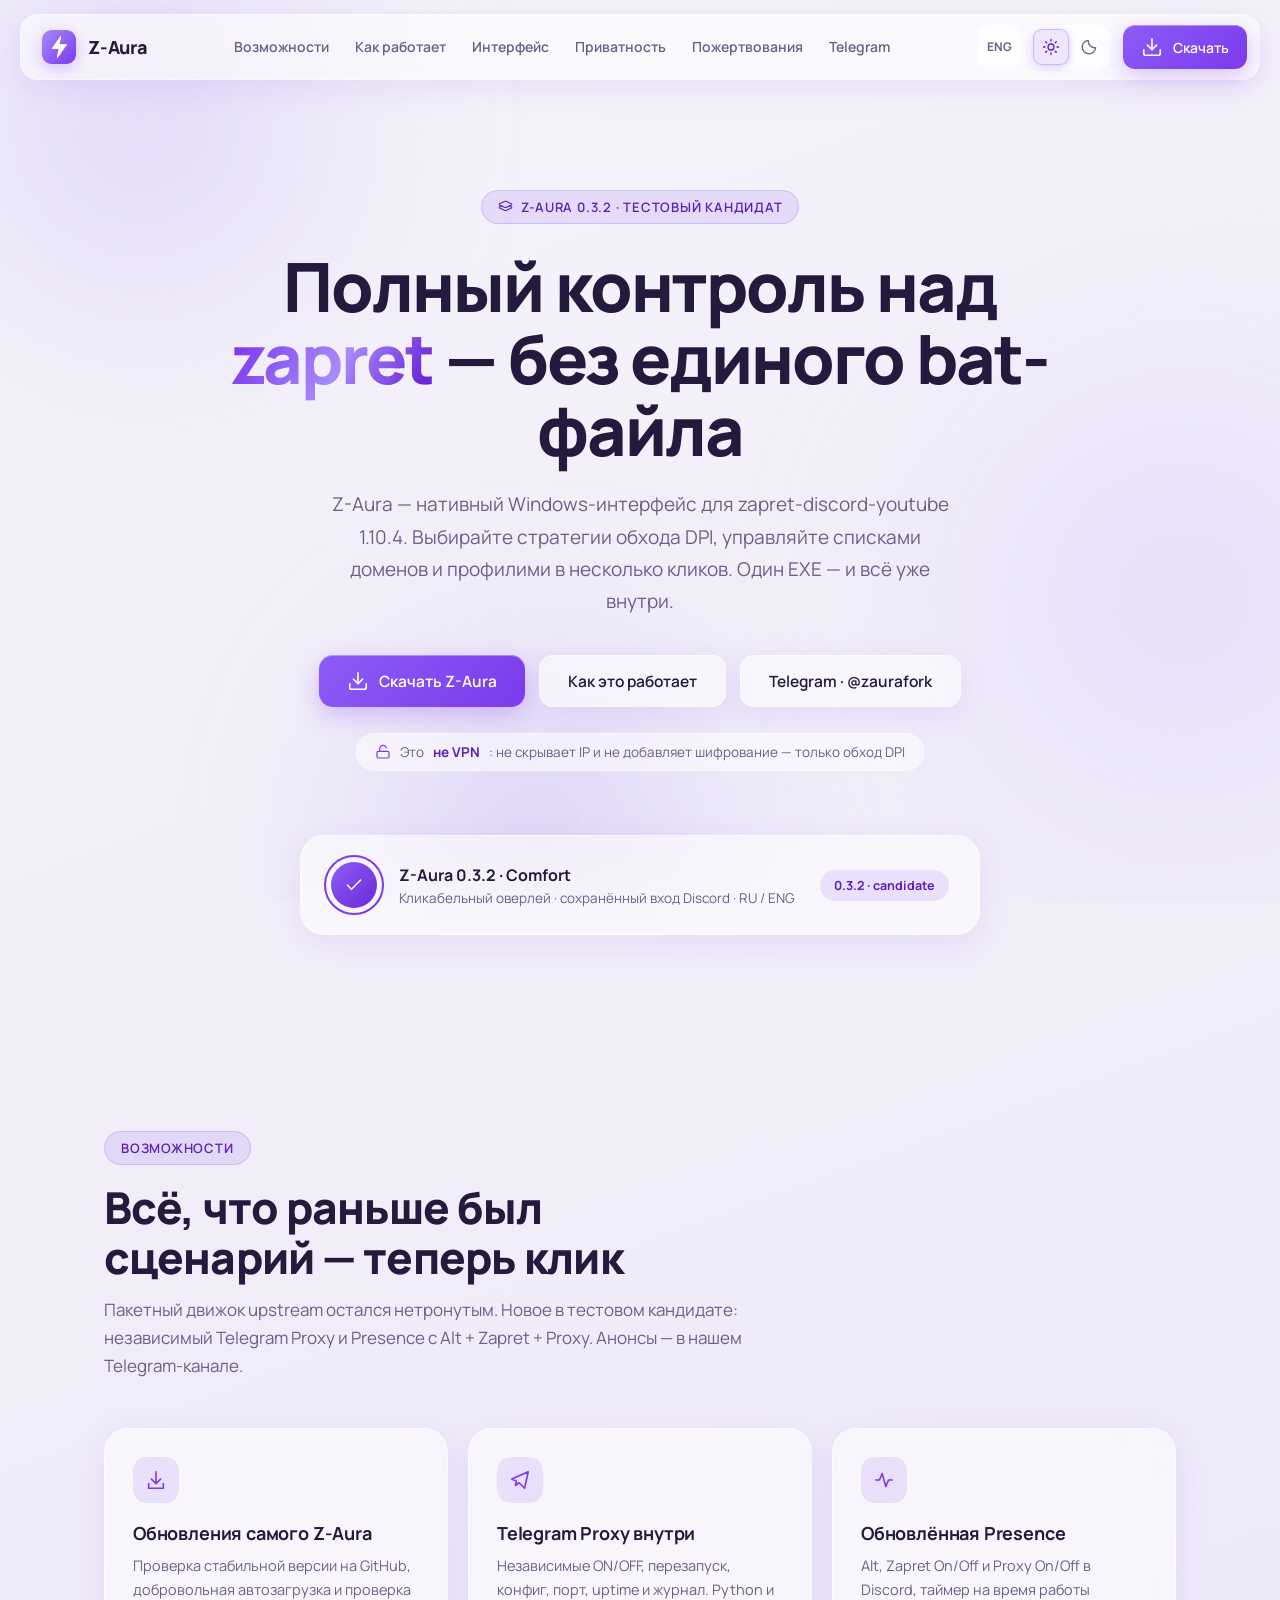
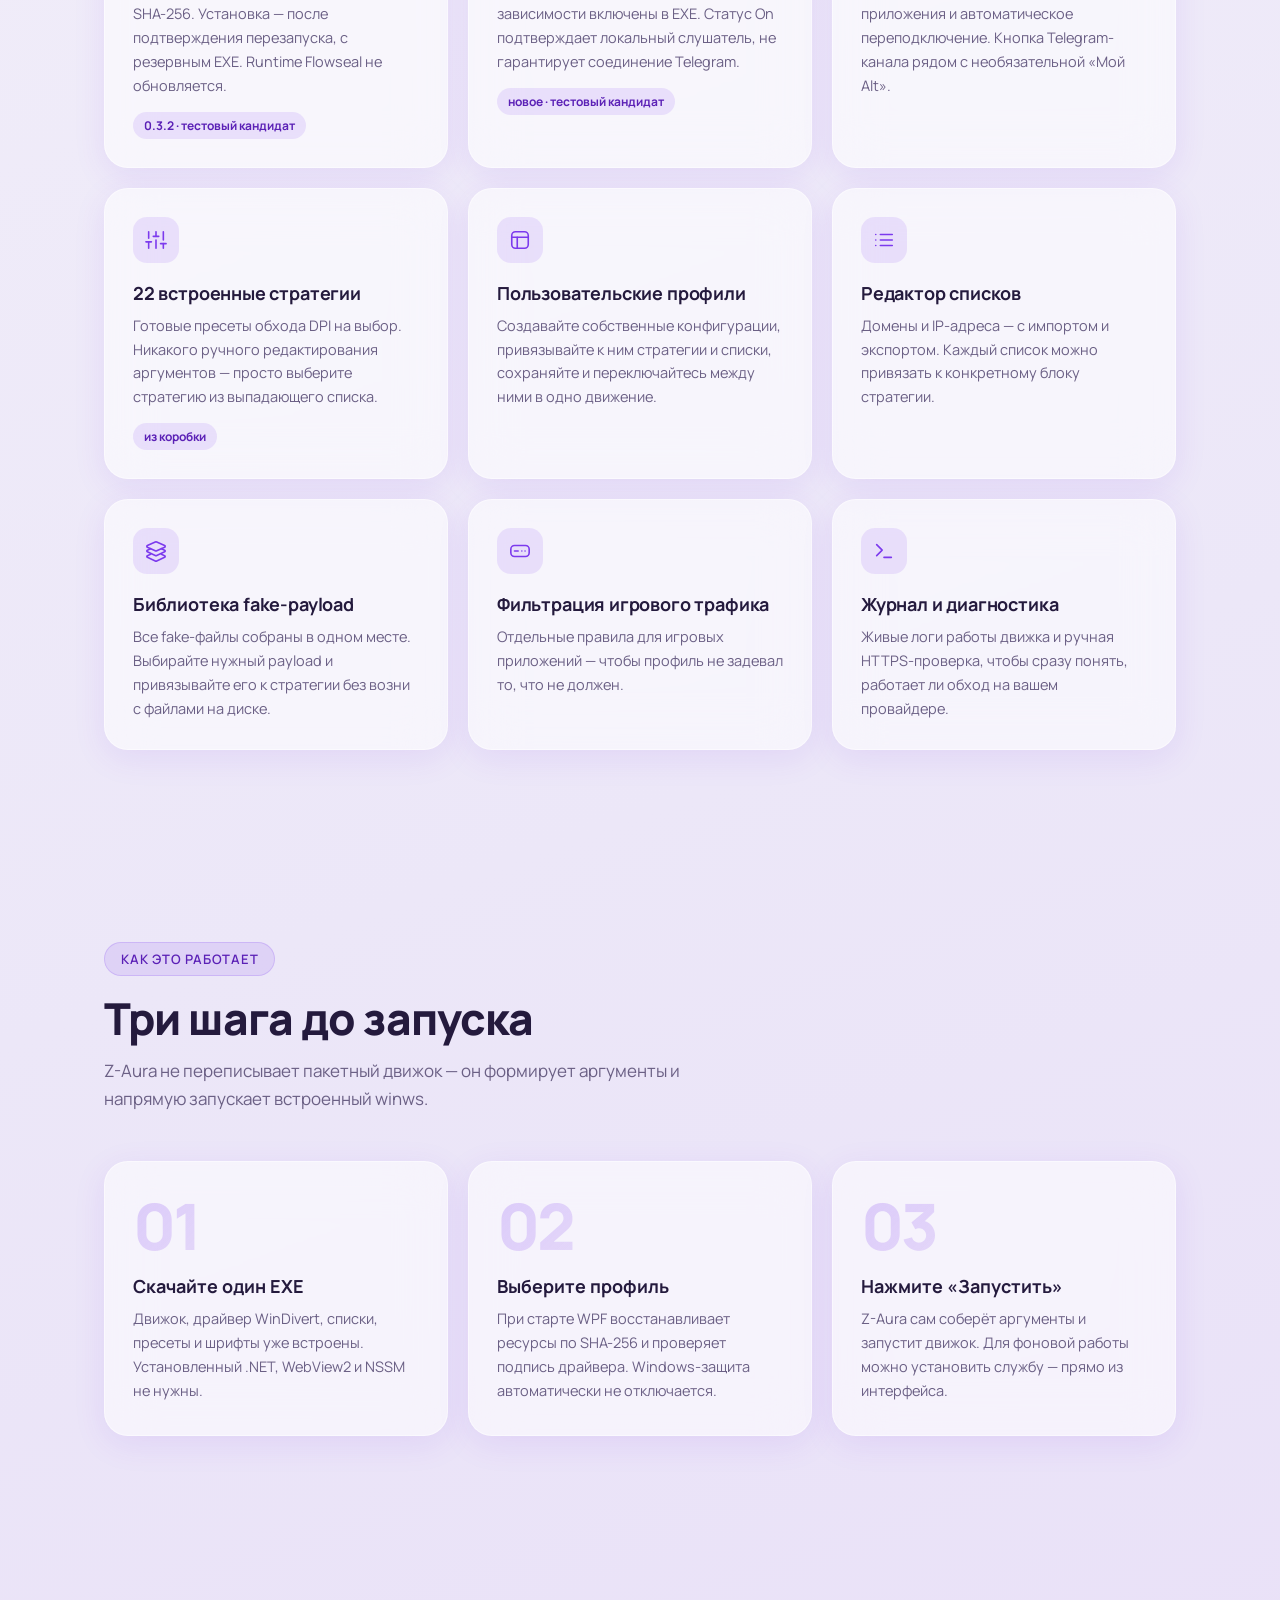
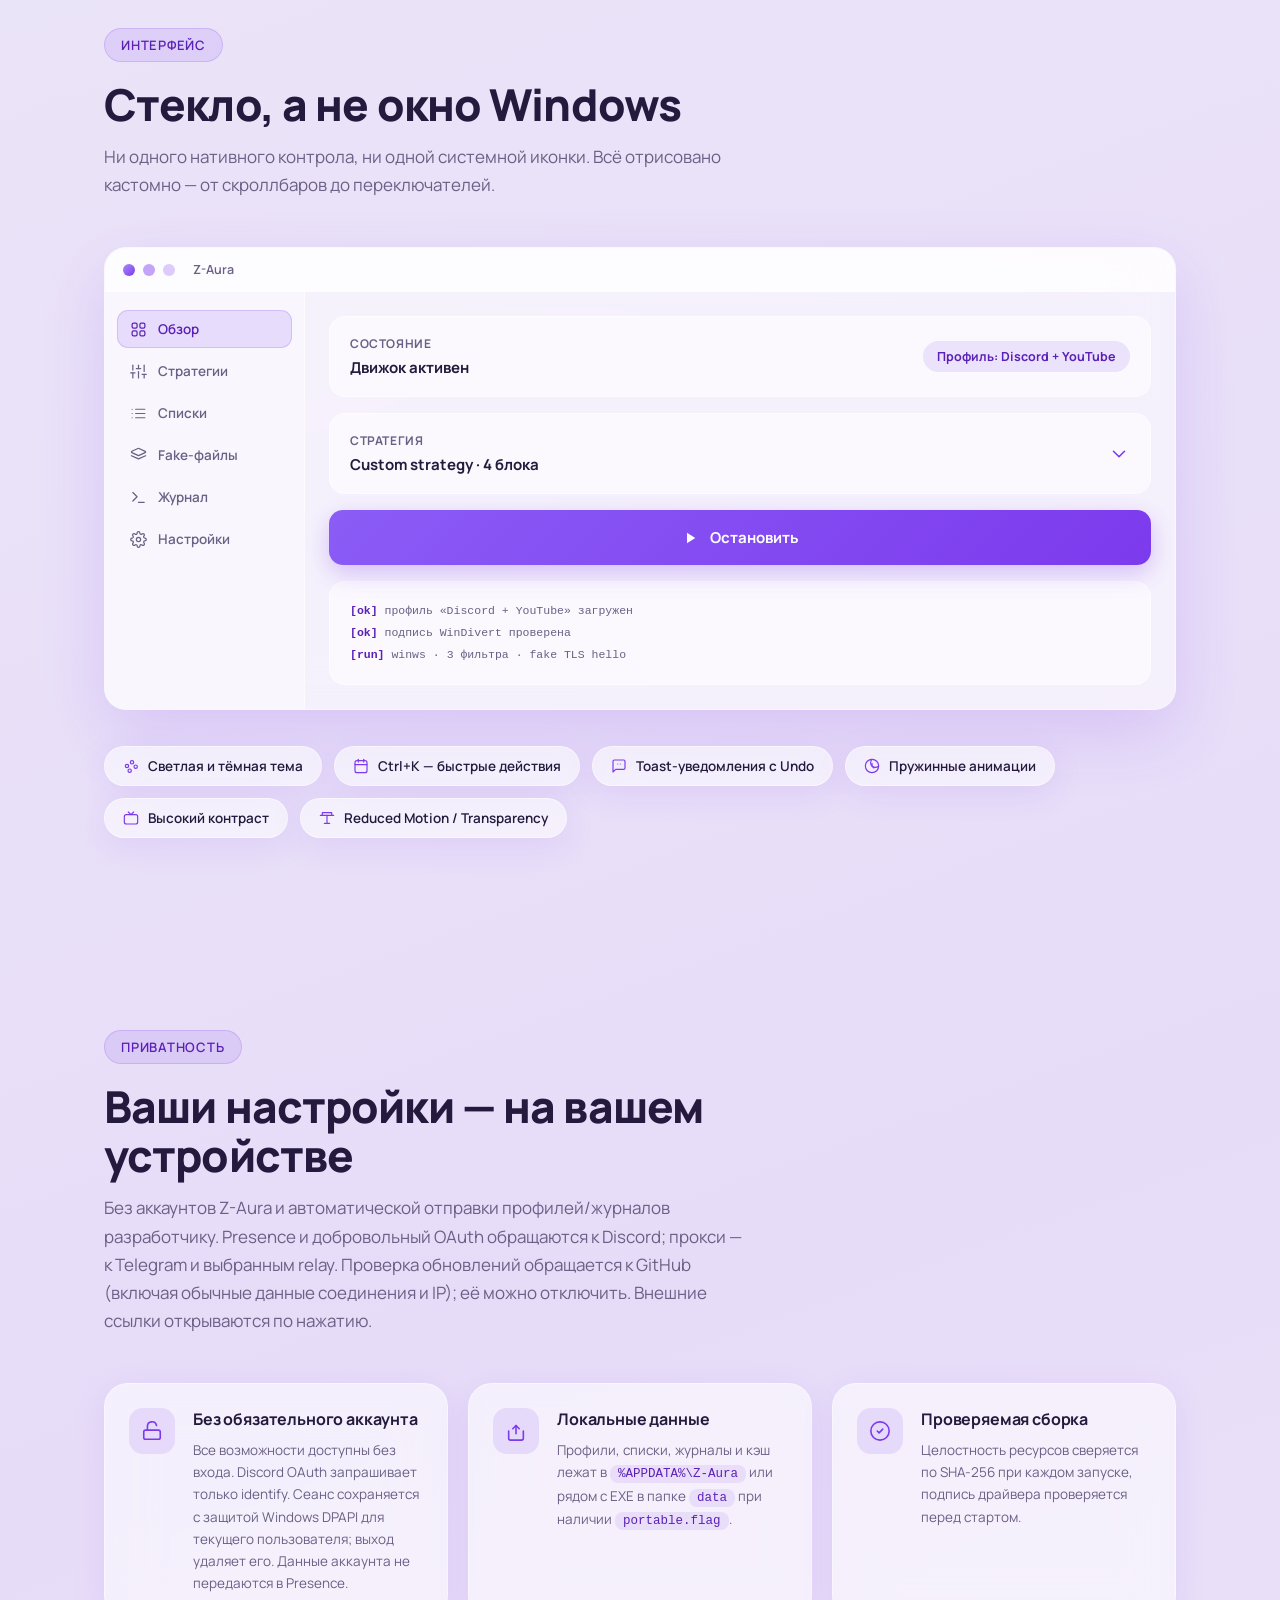
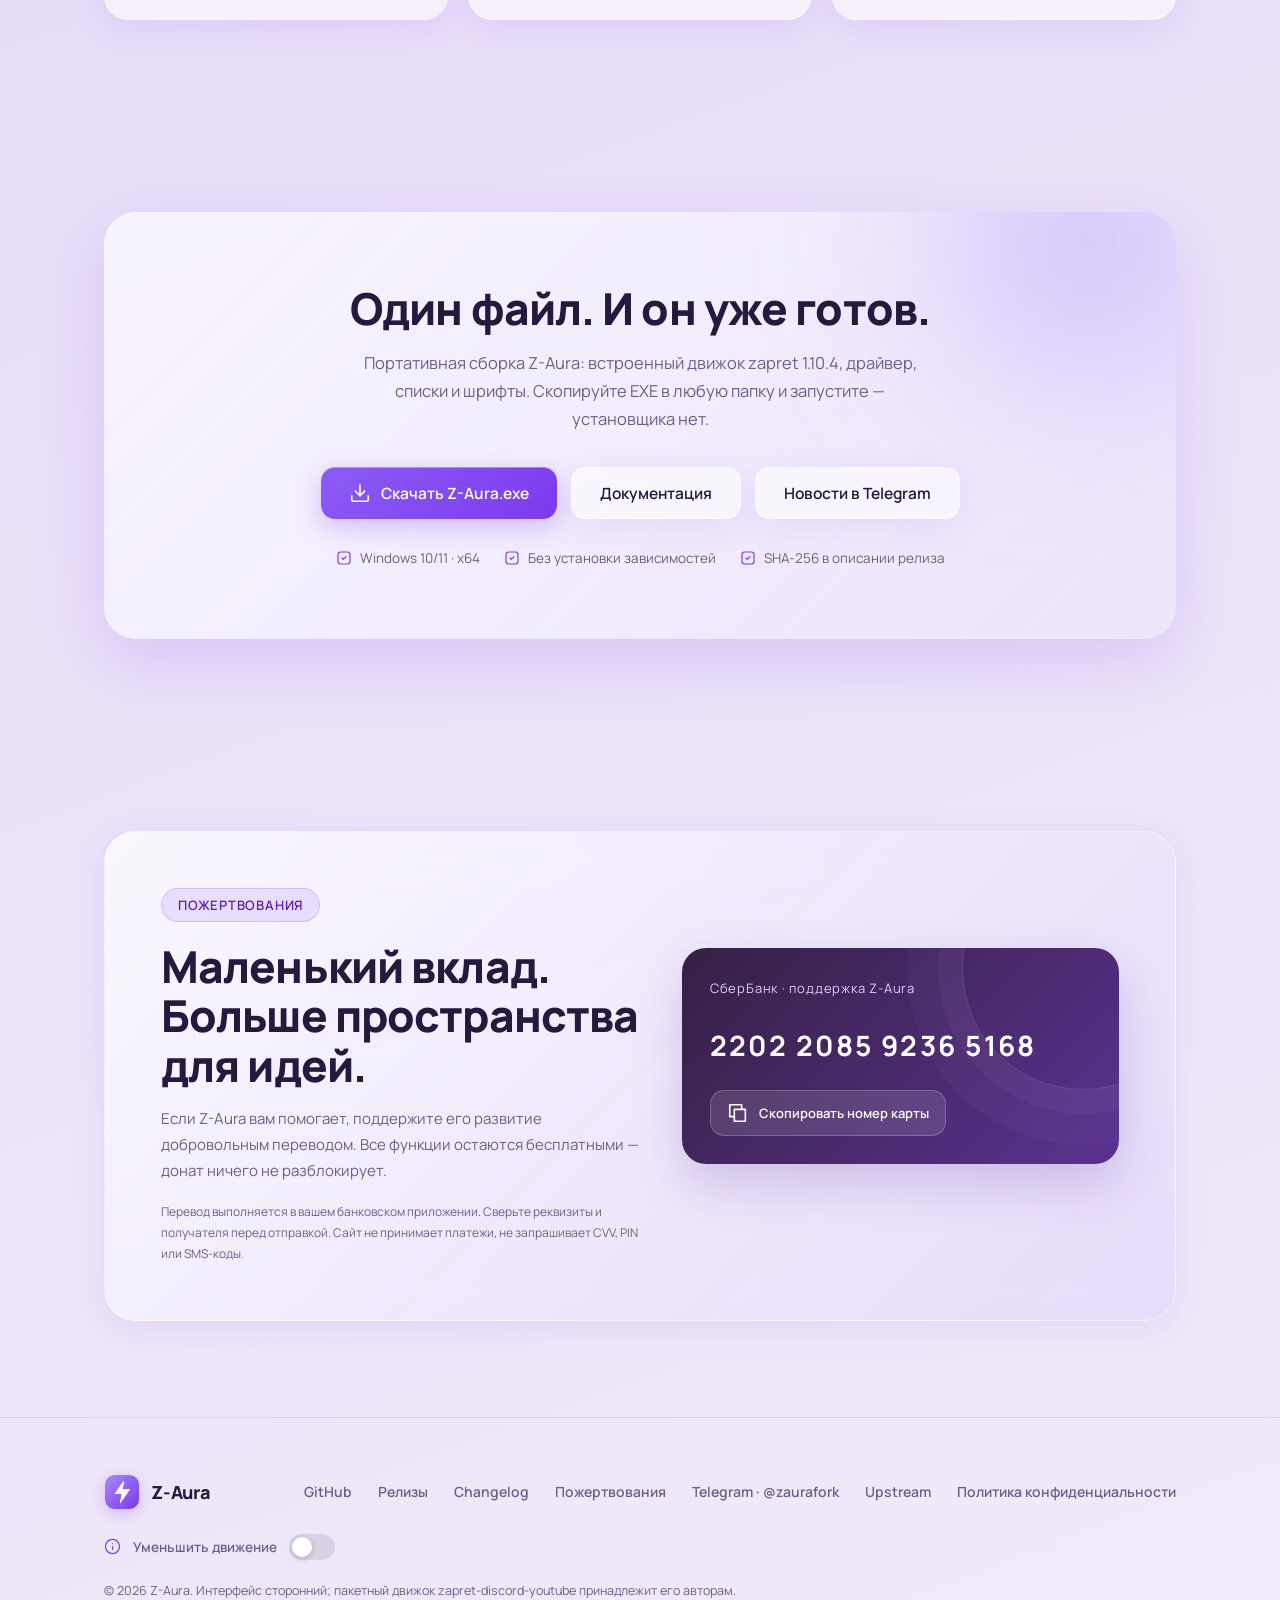
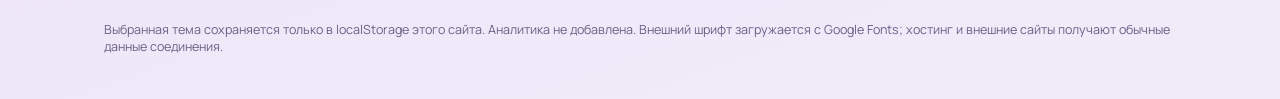
==== commit 9206af85: "Add files via upload" ====
--- a/index.html
+++ b/index.html
@@ -5,6 +5,8 @@
 <meta name="viewport" content="width=device-width, initial-scale=1.0">
 <title>Z-Aura — нативный интерфейс для zapret</title>
 <meta name="description" content="Z-Aura — Windows-интерфейс для zapret-discord-youtube. Стратегии обхода DPI, профили, редактор списков и fake-файлы без bat-файлов.">
+<link rel="icon" type="image/png" href="assets/logo.png">
+<link rel="apple-touch-icon" href="assets/logo.png">
 <link rel="preconnect" href="https://fonts.googleapis.com">
 <link rel="preconnect" href="https://fonts.gstatic.com" crossorigin>
 <link href="https://fonts.googleapis.com/css2?family=Manrope:wght@400;500;600;700;800&display=swap" rel="stylesheet">
@@ -24,13 +26,15 @@
   --stroke:rgba(255,255,255,.45);
   --shadow:0 8px 32px rgba(124,58,237,.10);
   --shadow-lg:0 24px 64px rgba(124,58,237,.16);
+  --scroll-thumb:rgba(124,58,237,.35);
+  --scroll-hover:rgba(124,58,237,.6);
   --spring:cubic-bezier(.34,1.56,.64,1);
   --ease:cubic-bezier(.22,1,.36,1);
   --radius:24px;
 }
 *{margin:0;padding:0;box-sizing:border-box}
 ::selection{background:var(--accent-glow);color:var(--accent-deep)}
-html{scroll-behavior:smooth}
+html{scroll-behavior:smooth;scrollbar-width:thin;scrollbar-color:var(--scroll-thumb) transparent}
 body{
   font-family:'Manrope','Inter',-apple-system,'Segoe UI',sans-serif;
   color:var(--text);
@@ -39,10 +43,13 @@
   overflow-x:hidden;
   -webkit-font-smoothing:antialiased;
 }
-::-webkit-scrollbar{width:8px;height:8px}
+::-webkit-scrollbar{width:10px;height:10px}
 ::-webkit-scrollbar-track{background:transparent}
-::-webkit-scrollbar-thumb{background:rgba(124,58,237,.22);border-radius:4px;transition:background .3s}
-::-webkit-scrollbar-thumb:hover{background:rgba(124,58,237,.45)}
+::-webkit-scrollbar-thumb{background:var(--scroll-thumb);border:2px solid transparent;background-clip:padding-box;border-radius:999px}
+::-webkit-scrollbar-thumb:hover{background-color:var(--scroll-hover)}
+::-webkit-scrollbar-corner{background:transparent}
+::-webkit-scrollbar-button{display:none;width:0;height:0}
+@supports selector(::-webkit-scrollbar){html{scrollbar-width:auto;scrollbar-color:auto}}
 :focus-visible{outline:2px solid var(--accent);outline-offset:3px;border-radius:8px;box-shadow:0 0 0 6px var(--accent-glow)}
 
 /* ---------- Фон: анимированные блобы ---------- */
@@ -98,19 +105,22 @@
 
 /* ---------- Навигация ---------- */
 .nav-outer{position:fixed;top:14px;left:0;right:0;z-index:100;padding:0 20px}
-.nav{max-width:1120px;margin:0 auto;border-radius:18px;padding:10px 12px 10px 20px;display:flex;align-items:center;gap:8px}
+.nav{max-width:1240px;margin:0 auto;border-radius:18px;padding:10px 12px 10px 20px;display:grid;grid-template-columns:auto minmax(0,1fr) auto auto;align-items:center;gap:12px}
 .logo{display:flex;align-items:center;gap:11px;font-weight:800;font-size:18px;letter-spacing:-.01em;text-decoration:none;color:var(--text);white-space:nowrap;flex-shrink:0}
-.logo-mark{width:34px;height:34px;border-radius:11px;background:linear-gradient(135deg,#8B5CF6,#5B21B6);display:grid;place-items:center;box-shadow:0 4px 14px var(--accent-glow)}
-.logo-mark svg{width:18px;height:18px;stroke:#fff;stroke-width:2;stroke-linecap:round;fill:none}
-.nav-links{display:flex;gap:4px;margin-left:16px;margin-right:auto}
+.logo-mark{display:block;width:36px;height:36px;object-fit:contain;flex:none;filter:drop-shadow(0 4px 8px var(--accent-glow))}
+.nav-links{display:flex;align-items:center;justify-content:center;gap:2px;min-width:0}
 .nav-links a{
-  text-decoration:none;color:var(--muted);font-size:14.5px;font-weight:600;
-  padding:9px 15px;border-radius:11px;transition:all .35s var(--ease);
+  text-decoration:none;color:var(--muted);font-size:14px;font-weight:600;white-space:nowrap;line-height:1.4;
+  padding:11px 12px;border-radius:11px;transition:color .25s var(--ease),background .25s var(--ease);
 }
 .nav-links a:hover{color:var(--accent-deep);background:rgba(124,58,237,.09)}
 .nav-links a.active{color:var(--accent-deep);background:rgba(124,58,237,.13);box-shadow:inset 0 0 0 1px rgba(124,58,237,.16)}
-.btn-nav{padding:11px 22px;font-size:14.5px;border-radius:12px;margin-left:auto;flex-shrink:0}
-@media(max-width:1100px){.nav-links a{display:none}.nav-links a[href="#donate"],.nav-links a[href="https://t.me/zaurafork"]{display:block}}
+.btn-nav{padding:11px 18px;font-size:14px;border-radius:12px;justify-content:center;white-space:nowrap;min-height:44px}
+@media(max-width:1180px){
+  .nav{grid-template-columns:minmax(0,1fr) auto auto}
+  .nav-links{grid-column:1/-1;grid-row:2;flex-wrap:wrap;border-top:1px solid var(--stroke);padding-top:8px}
+  .hero{padding-top:220px}
+}
 
 /* ---------- Hero ---------- */
 .hero{padding:190px 0 100px;text-align:center}
@@ -143,7 +153,7 @@
 .mini-pill{font-size:12.5px;font-weight:700;color:var(--accent-deep);background:var(--accent-soft);border-radius:999px;padding:7px 14px;white-space:nowrap}
 
 /* ---------- Карточки возможностей ---------- */
-.grid{display:grid;grid-template-columns:repeat(auto-fit,minmax(310px,1fr));gap:20px}
+.grid{display:grid;grid-template-columns:repeat(auto-fit,minmax(min(100%,310px),1fr));gap:20px}
 .card{border-radius:var(--radius);padding:28px;transition:transform .5s var(--spring),box-shadow .5s var(--ease)}
 .card:hover{transform:translateY(-5px);box-shadow:var(--shadow-lg)}
 .card .ico{width:46px;height:46px;border-radius:14px;background:var(--accent-soft);display:grid;place-items:center;color:var(--accent);margin-bottom:18px;transition:transform .5s var(--spring)}
@@ -153,7 +163,7 @@
 .card .tag{display:inline-block;margin-top:14px;font-size:12px;font-weight:700;color:var(--accent-deep);background:var(--accent-soft);padding:5px 11px;border-radius:999px}
 
 /* ---------- Шаги ---------- */
-.steps{display:grid;grid-template-columns:repeat(auto-fit,minmax(280px,1fr));gap:20px}
+.steps{display:grid;grid-template-columns:repeat(auto-fit,minmax(min(100%,280px),1fr));gap:20px}
 .step{border-radius:var(--radius);padding:32px 28px;position:relative;overflow:hidden}
 .step .num{
   font-size:64px;font-weight:800;line-height:1;letter-spacing:-.04em;
@@ -173,7 +183,7 @@
 .win-btn-2{background:rgba(124,58,237,.45)}
 .win-btn-3{background:rgba(124,58,237,.25)}
 .win-title{margin-left:10px;font-size:12.5px;font-weight:600;color:var(--muted)}
-.win-body{display:grid;grid-template-columns:200px 1fr;min-height:380px}
+.win-body{display:grid;grid-template-columns:200px minmax(0,1fr);min-height:380px}
 .win-side{padding:18px 12px;border-right:1px solid var(--stroke);background:rgba(255,255,255,.35);display:flex;flex-direction:column;gap:4px}
 .win-nav{display:flex;align-items:center;gap:11px;padding:10px 13px;border-radius:11px;font-size:13.5px;font-weight:600;color:var(--muted);cursor:pointer;transition:all .35s var(--ease)}
 .win-nav .icon{width:17px;height:17px}
@@ -259,14 +269,22 @@
 html.reduce-motion .btn,html.reduce-motion .card,html.reduce-motion .chip,html.reduce-motion .switch::after{transition-duration:.1s}
 
 @media (max-width:900px){
-  .win-body{grid-template-columns:1fr}
+  .win-body{grid-template-columns:minmax(0,1fr)}
   .win-side{flex-direction:row;overflow-x:auto;border-right:none;border-bottom:1px solid var(--stroke)}
   .win-nav{white-space:nowrap}
   section{padding:72px 0}
 }
 @media (max-width:640px){
-  .nav-links{display:none}
-  .hero{padding:140px 0 72px}
+  .nav-outer{padding:0 12px;top:10px}
+  .nav{grid-template-columns:minmax(0,1fr) auto;padding:12px;gap:8px}
+  .nav-links{gap:2px}
+  .nav-links a{font-size:12px;padding:8px 9px}
+  .nav .btn-nav{grid-column:1/-1;grid-row:3}
+  .win-main{min-width:0;padding:16px}
+  .win-card .row{flex-wrap:wrap}
+  .win-card .mini-pill{max-width:100%;white-space:normal}
+  .win-log{overflow-wrap:anywhere}
+  .hero{padding:260px 0 72px}
   .hero-status{grid-template-columns:auto 1fr;padding:20px}
   .hero-status .mini-pill{display:none}
 }
@@ -276,11 +294,22 @@
 html[data-theme="dark"] .hero-note,html[data-theme="dark"] .win-side,html[data-theme="dark"] .win-card{background:var(--glass)}
 html[data-theme="dark"] .dl,html[data-theme="dark"] .donate-panel{background:linear-gradient(135deg,#30273b,#3d2b50)}
 html[data-theme="dark"] .btn-glass:hover{background:var(--glass-strong)}
-.site-preferences{display:flex;align-items:center;gap:8px;flex-shrink:0}.site-preferences a,.site-preferences select{font:600 12px inherit;color:var(--text);background:var(--glass-strong);border:1px solid var(--stroke);border-radius:10px;padding:9px;text-decoration:none;min-height:36px}.site-preferences select{font-family:inherit;font-size:12px;max-width:124px}
-@media(max-width:640px){.nav{flex-wrap:wrap}.nav .btn-nav{padding:10px 14px}.site-preferences{margin-left:auto}.hero{padding-top:185px}}
-@media(prefers-reduced-motion:reduce){html{scroll-behavior:auto}.blob,.status-dot::before,.win-run::after{animation:none}.reveal{opacity:1;transform:none;transition:none}}
+html[data-theme="dark"]{--scroll-thumb:rgba(200,168,255,.4);--scroll-hover:rgba(200,168,255,.7)}
+.site-preferences{display:flex;align-items:center;gap:8px;justify-self:end}
+.site-preferences [data-language-link]{display:grid;place-items:center;min-width:44px;min-height:44px;padding:8px;font-family:inherit;font-size:12px;font-weight:700;line-height:1;color:var(--muted);background:var(--glass-strong);border:1px solid var(--stroke);border-radius:12px;text-decoration:none;transition:background .2s,color .2s}
+.site-preferences [data-language-link]:hover{color:var(--accent-deep);background:var(--accent-soft)}
+.theme-picker{display:flex;gap:2px;padding:3px;border:1px solid var(--stroke);border-radius:13px;background:var(--glass-strong)}
+.theme-picker button{appearance:none;position:relative;display:grid;place-items:center;width:36px;height:36px;padding:0;border:1px solid transparent;border-radius:9px;background:transparent;color:var(--muted);cursor:pointer;transition:background .2s,color .2s,box-shadow .2s}
+.theme-picker .icon{width:18px;height:18px;pointer-events:none}
+.theme-picker button::after{content:attr(aria-label);position:absolute;top:calc(100% + 10px);right:0;z-index:5;width:max-content;padding:8px 10px;border:1px solid var(--stroke);border-radius:10px;background:var(--glass-modal);color:var(--text);box-shadow:var(--shadow);font:600 12px/1.4 'Manrope',sans-serif;opacity:0;visibility:hidden;pointer-events:none}
+.theme-picker button:not(:disabled):hover::after,.theme-picker button:focus-visible::after{opacity:1;visibility:visible}
+.theme-picker button:hover{color:var(--accent-deep);background:var(--accent-soft)}
+.theme-picker button[aria-checked="true"]{color:var(--accent-deep);background:var(--accent-soft);border-color:var(--accent-glow);box-shadow:0 2px 8px var(--accent-glow)}
+.theme-picker button:disabled{cursor:default;opacity:.55}
+html.reduce-motion .theme-picker button,html.reduce-motion .site-preferences a{transition:none}
+@media(prefers-reduced-motion:reduce){html{scroll-behavior:auto}.blob,.status-dot::before,.win-run::after{animation:none}.reveal{opacity:1;transform:none;transition:none}.theme-picker button,.site-preferences a,.nav-links a{transition:none}}
 @media(prefers-reduced-transparency:reduce){.glass,.btn-glass,.chip{background:var(--glass-modal);backdrop-filter:none}}
-@media(forced-colors:active){body,.glass,.dl,.donate-panel,.win-card{background:Canvas;color:CanvasText;box-shadow:none}.hero h1 .grad{background:none;-webkit-text-fill-color:CanvasText}.btn,.site-preferences a,.site-preferences select{border:1px solid ButtonText}}
+@media(forced-colors:active){html{scrollbar-color:auto}body,.glass,.dl,.donate-panel,.win-card{background:Canvas;color:CanvasText;box-shadow:none}.hero h1 .grad{background:none;-webkit-text-fill-color:CanvasText}.btn,.site-preferences a,.theme-picker{border:1px solid ButtonText}.theme-picker button{color:ButtonText;box-shadow:none}.theme-picker button[aria-checked="true"]{border:2px solid Highlight;color:Highlight}}
 </style>
 </head>
 <body>
@@ -295,9 +324,7 @@
 <div class="nav-outer">
   <nav class="nav glass" aria-label="Основная навигация">
     <a class="logo" href="#top" aria-label="Z-Aura — на главную">
-      <span class="logo-mark" aria-hidden="true">
-        <svg viewBox="0 0 24 24"><path d="M12 3 4 9l8 12 8-12-8-6Z"/><path d="M4 9h16"/></svg>
-      </span>
+      <img class="logo-mark" src="assets/logo.png" alt="" width="36" height="36">
       Z-Aura
     </a>
     <div class="nav-links">
@@ -308,7 +335,17 @@
       <a href="#donate">Пожертвования</a>
       <a href="https://t.me/zaurafork" target="_blank" rel="noopener noreferrer">Telegram</a>
     </div>
-    <div class="site-preferences" aria-label="Язык и оформление"><a href="index.en.html" lang="en" data-language-link>ENG</a><select data-theme-switch aria-label="Тема сайта"><option value="light">Светлая тема</option><option value="dark">Тёмная тема</option></select></div>
+    <div class="site-preferences" aria-label="Язык и оформление">
+      <a href="index.en.html" lang="en" data-language-link>ENG</a>
+      <div class="theme-picker" data-theme-picker role="radiogroup" aria-label="Тема сайта">
+        <button type="button" role="radio" data-theme-choice="light" aria-checked="true" aria-label="Светлая тема" tabindex="0" disabled>
+          <svg class="icon" viewBox="0 0 24 24" aria-hidden="true"><circle cx="12" cy="12" r="4"/><path d="M12 2v2m0 16v2M2 12h2m16 0h2M4.93 4.93l1.42 1.42m11.3 11.3 1.42 1.42M4.93 19.07l1.42-1.42m11.3-11.3 1.42-1.42"/></svg>
+        </button>
+        <button type="button" role="radio" data-theme-choice="dark" aria-checked="false" aria-label="Тёмная тема" tabindex="-1" disabled>
+          <svg class="icon" viewBox="0 0 24 24" aria-hidden="true"><path d="M20.9 13A9 9 0 0 1 11 3.1 9 9 0 1 0 20.9 13Z"/></svg>
+        </button>
+      </div>
+    </div>
     <a class="btn btn-primary btn-nav" href="https://github.com/dopebeanie/Z-Aura/releases/latest/download/Z-Aura.exe" title="Скачать Z-Aura.exe из последнего опубликованного GitHub Release">
       <svg class="icon" viewBox="0 0 24 24"><path d="M21 15v4a2 2 0 0 1-2 2H5a2 2 0 0 1-2-2v-4"/><path d="m7 10 5 5 5-5"/><path d="M12 15V3"/></svg>
       Скачать
@@ -617,9 +654,7 @@
   <div class="wrap">
     <div class="foot">
       <a class="logo" href="#top">
-        <span class="logo-mark" aria-hidden="true">
-          <svg viewBox="0 0 24 24"><path d="M12 3 4 9l8 12 8-12-8-6Z"/><path d="M4 9h16"/></svg>
-        </span>
+        <img class="logo-mark" src="assets/logo.png" alt="" width="36" height="36" loading="lazy">
         Z-Aura
       </a>
       <nav class="foot-links" aria-label="Дополнительно">
@@ -679,6 +714,7 @@
   }
 
   // Активный пункт навигации
+  function headerOffset(){ return document.querySelector('.nav').getBoundingClientRect().bottom + 20; }
   var links = document.querySelectorAll('.nav-links a');
   var sections = [];
   links.forEach(function(a){
@@ -688,7 +724,7 @@
     if (s) sections.push({a:a, s:s});
   });
   window.addEventListener('scroll', function(){
-    var y = window.scrollY + 140, cur = null;
+    var y = window.scrollY + headerOffset(), cur = null;
     sections.forEach(function(o){ if (o.s.offsetTop <= y) cur = o; });
     links.forEach(function(a){ a.classList.remove('active'); });
     if (cur) cur.a.classList.add('active');
@@ -715,7 +751,7 @@
       var t = document.querySelector(id);
       if (!t) return;
       ev.preventDefault();
-      window.scrollTo({top: t.offsetTop - 96, behavior:
+      window.scrollTo({top: t.offsetTop - headerOffset(), behavior:
         document.documentElement.classList.contains('reduce-motion') ? 'auto' : 'smooth'});
     });
   });
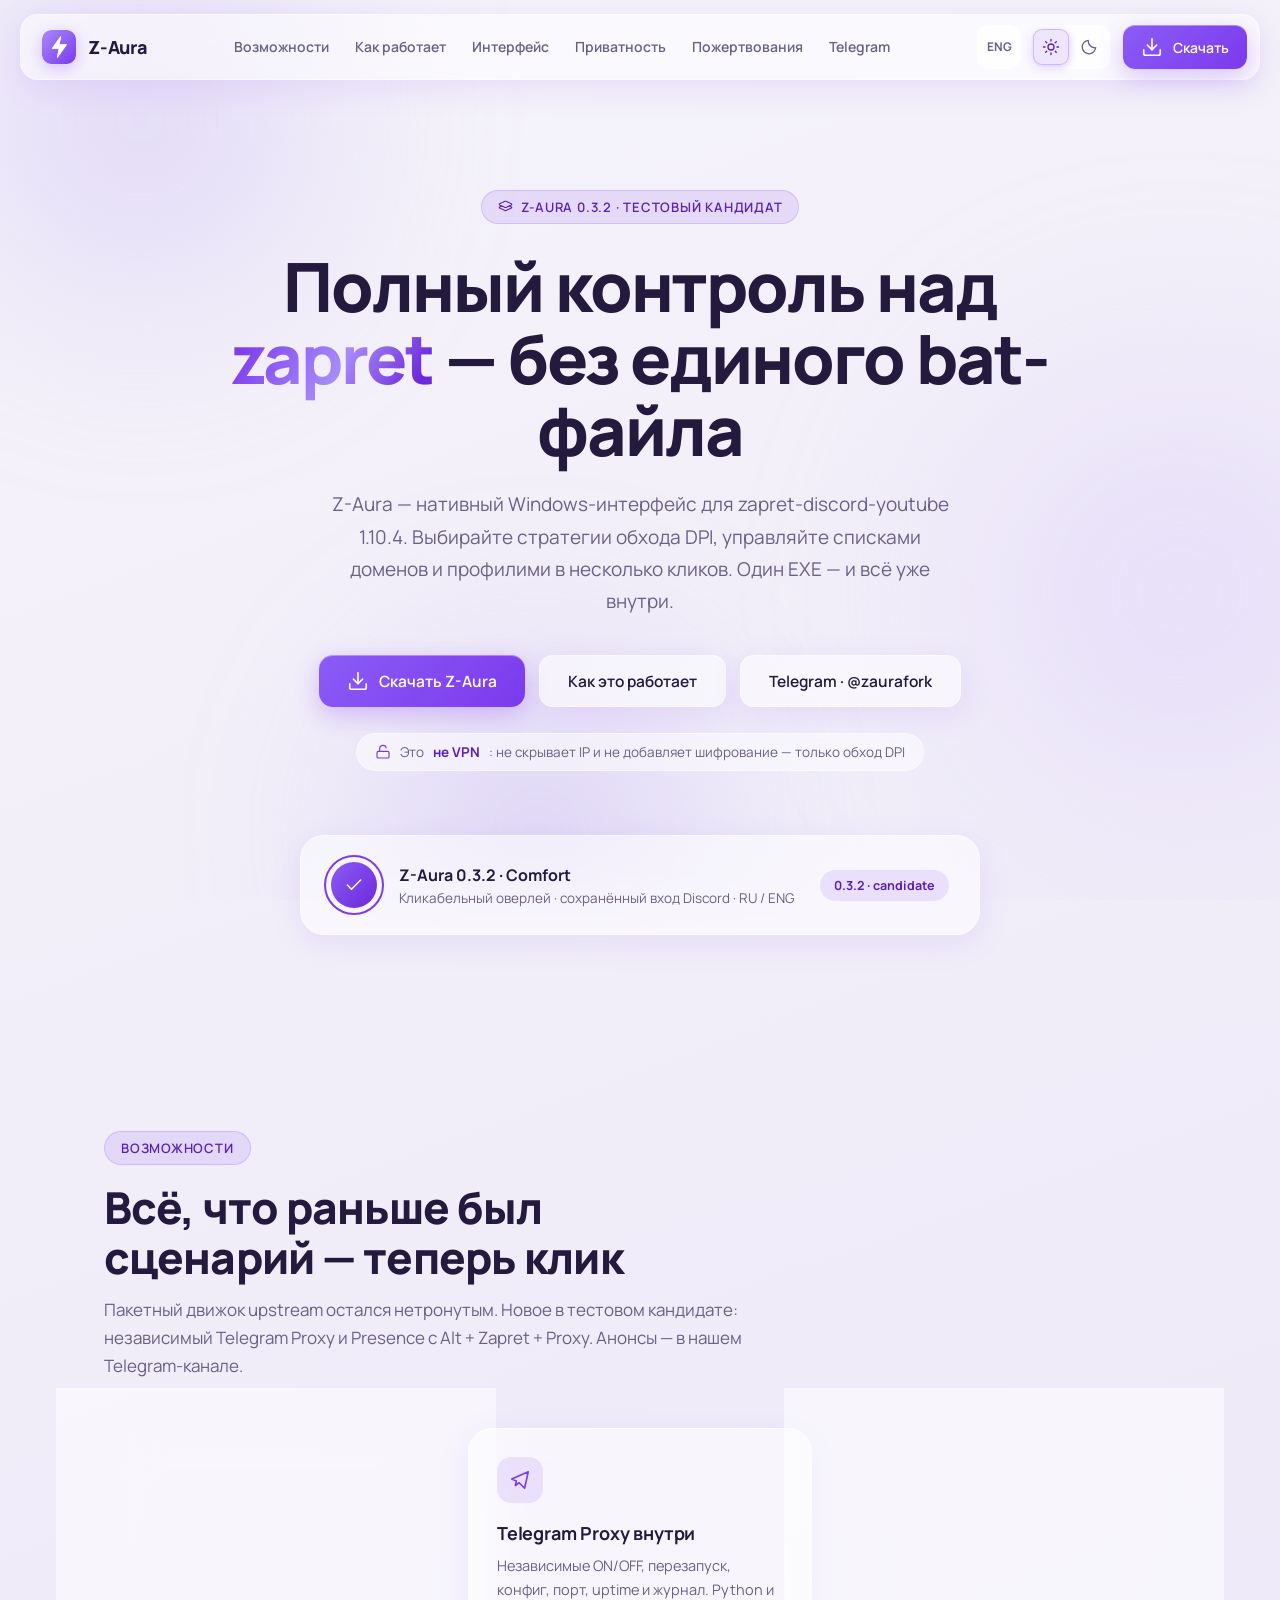
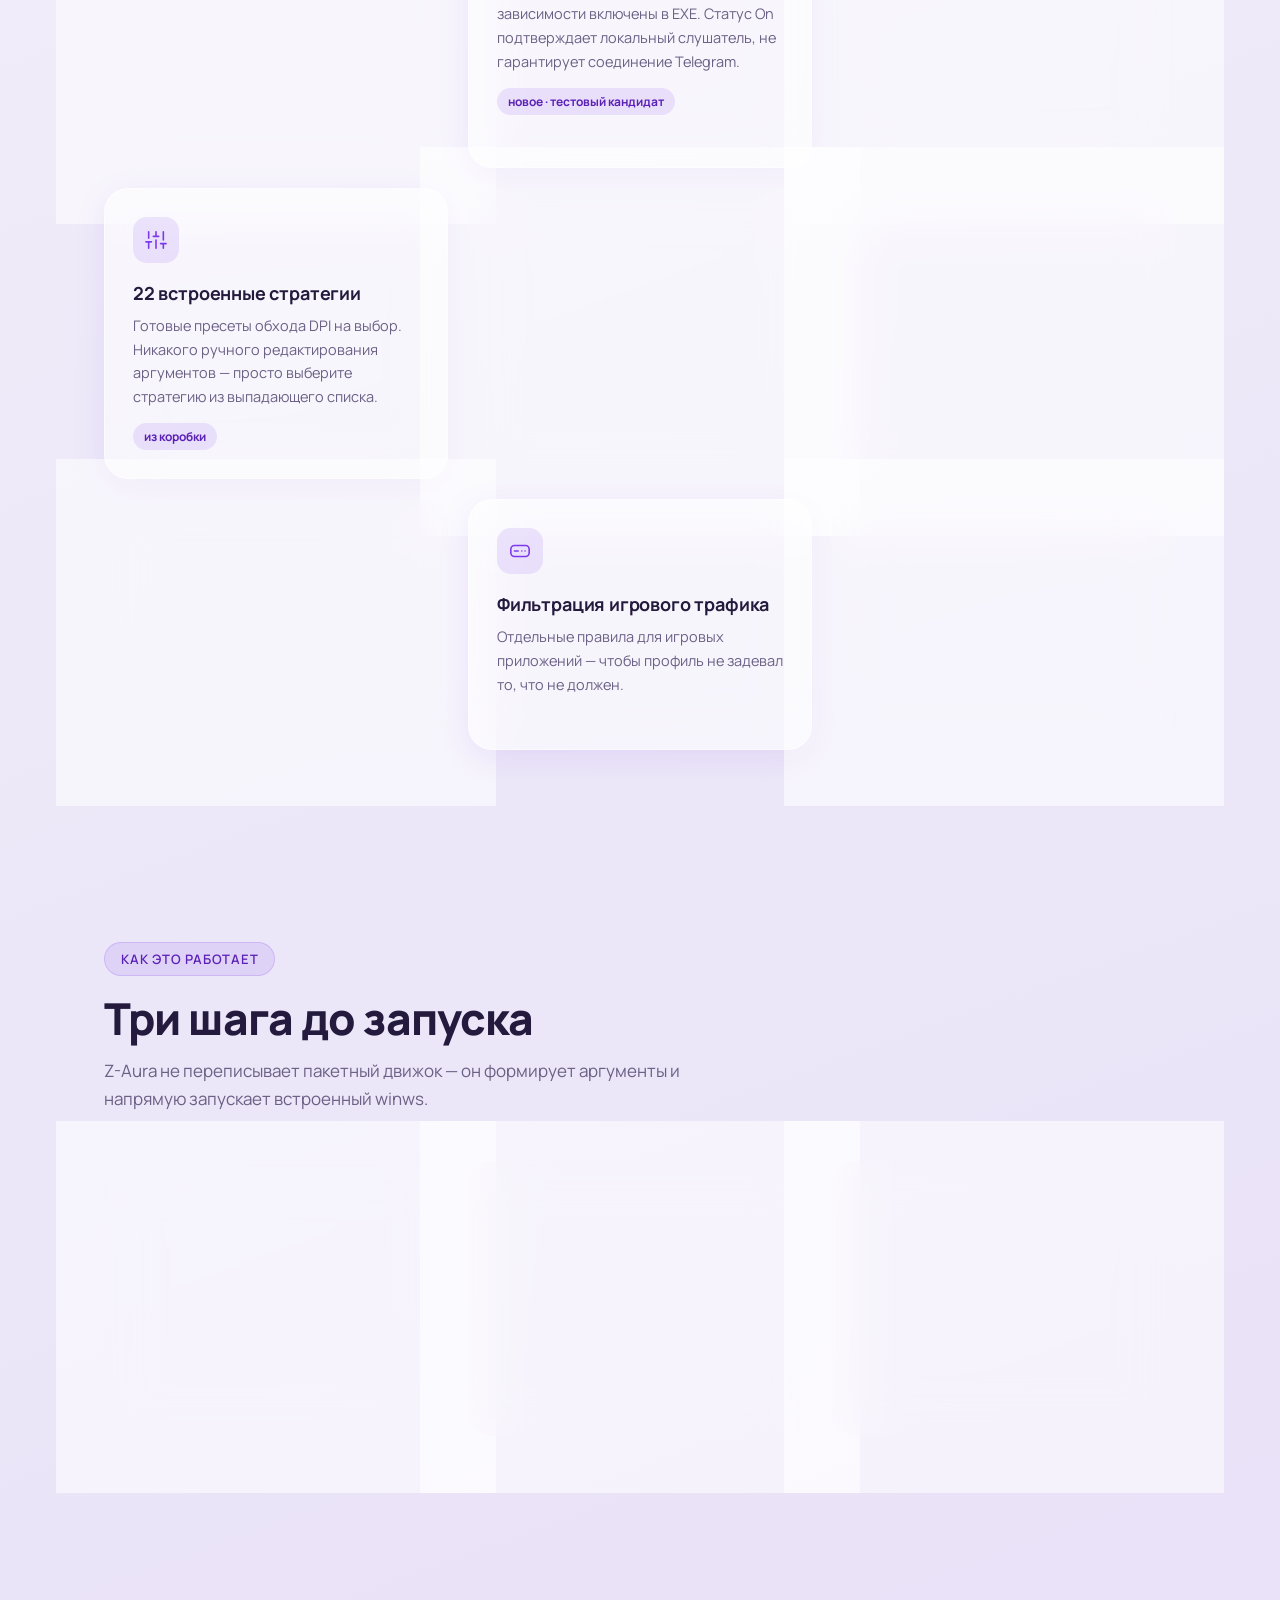
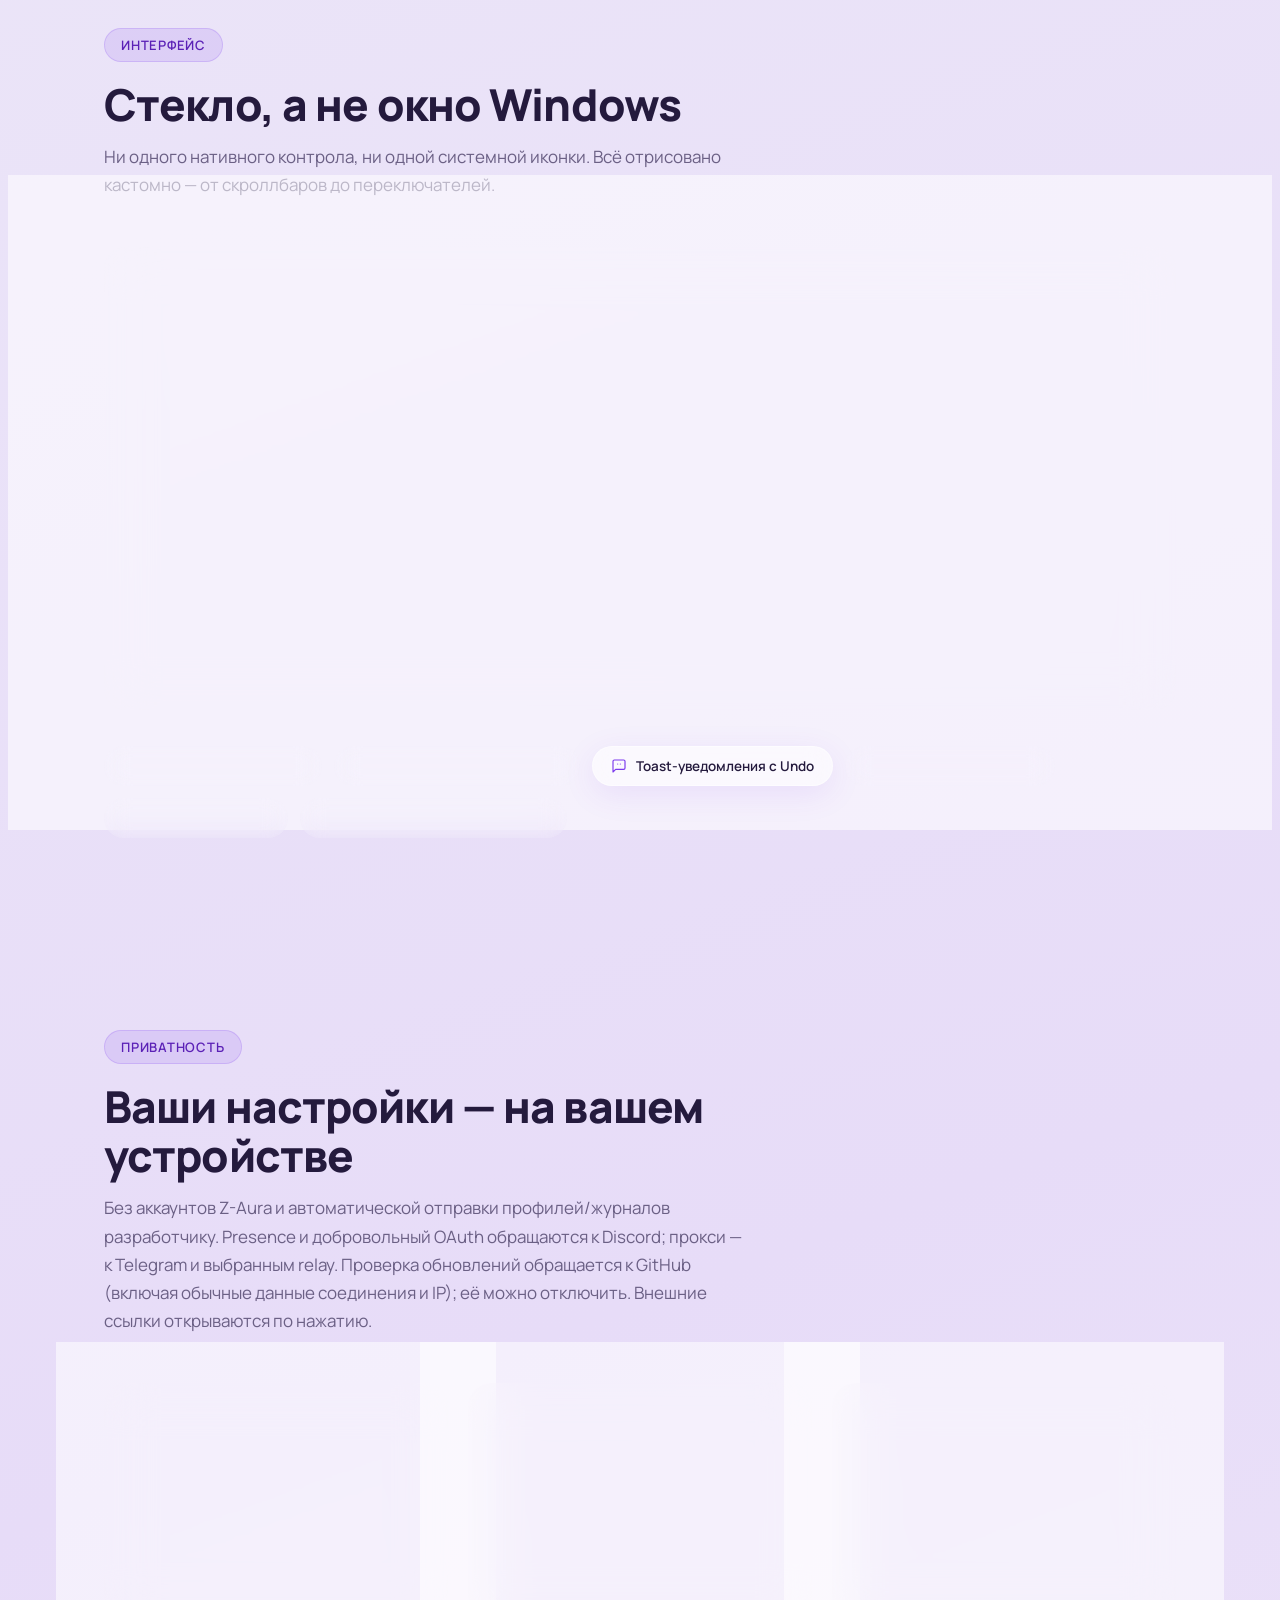
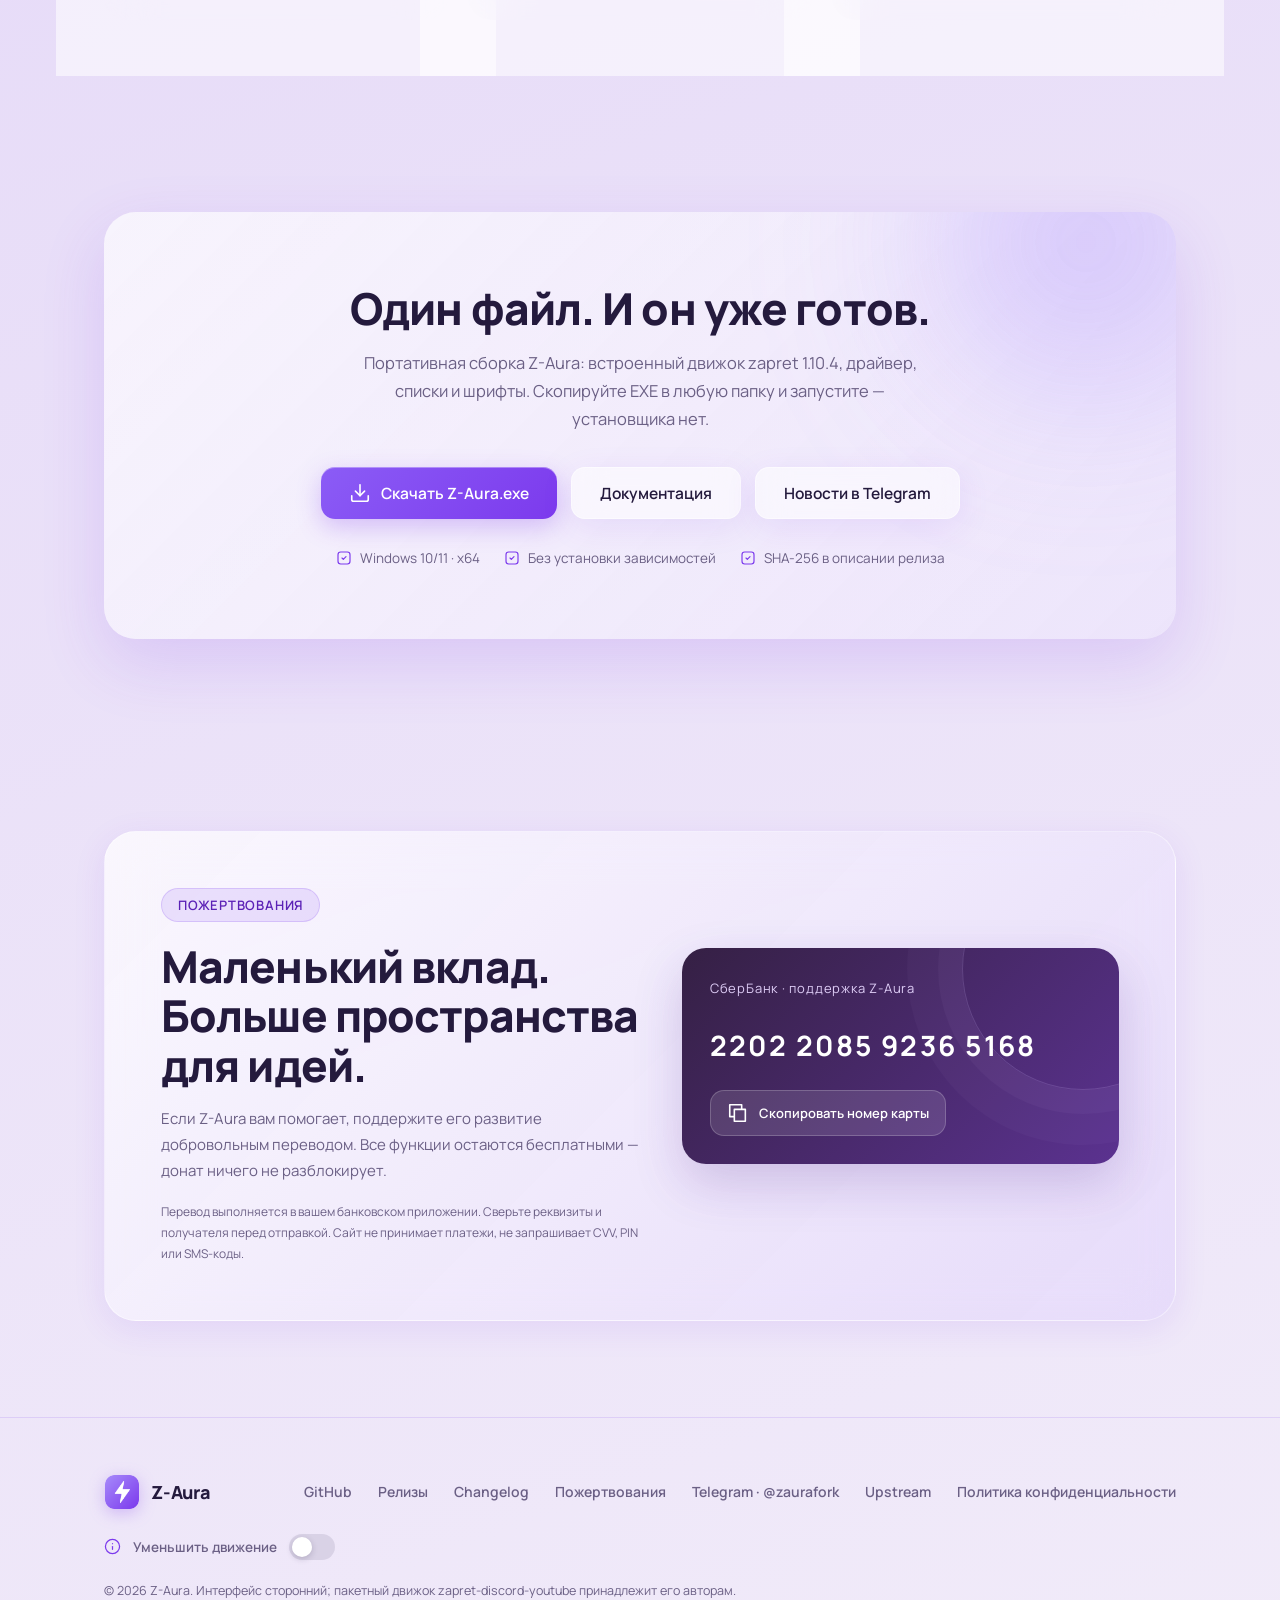
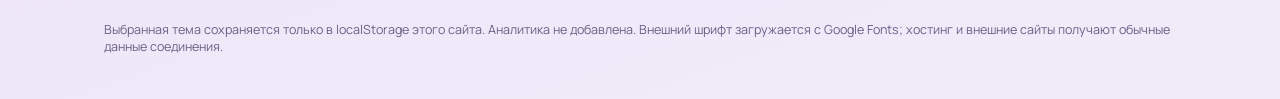
==== commit 96100585: "Add files via upload" ====
--- a/index.html
+++ b/index.html
@@ -664,7 +664,7 @@
         <a href="#donate">Пожертвования</a>
         <a href="https://t.me/zaurafork" target="_blank" rel="noopener noreferrer">Telegram · @zaurafork</a>
         <a href="https://github.com/Flowseal/zapret-discord-youtube" rel="noopener">Upstream</a>
-        <a href="https://dopebeanie.github.io/cl3j1hdh7dbb2dzx/privacy.html" rel="noreferrer">Политика конфиденциальности</a>
+        <a href="https://dopebeanie.github.io/z-aura-confidentiality-policy/privacy.html" rel="noreferrer">Политика конфиденциальности</a>
       </nav>
       <div class="a11y">
         <svg class="icon" style="width:17px;height:17px;color:var(--accent)" viewBox="0 0 24 24"><circle cx="12" cy="12" r="10"/><path d="M12 16v-4"/><path d="M12 8h.01"/></svg>
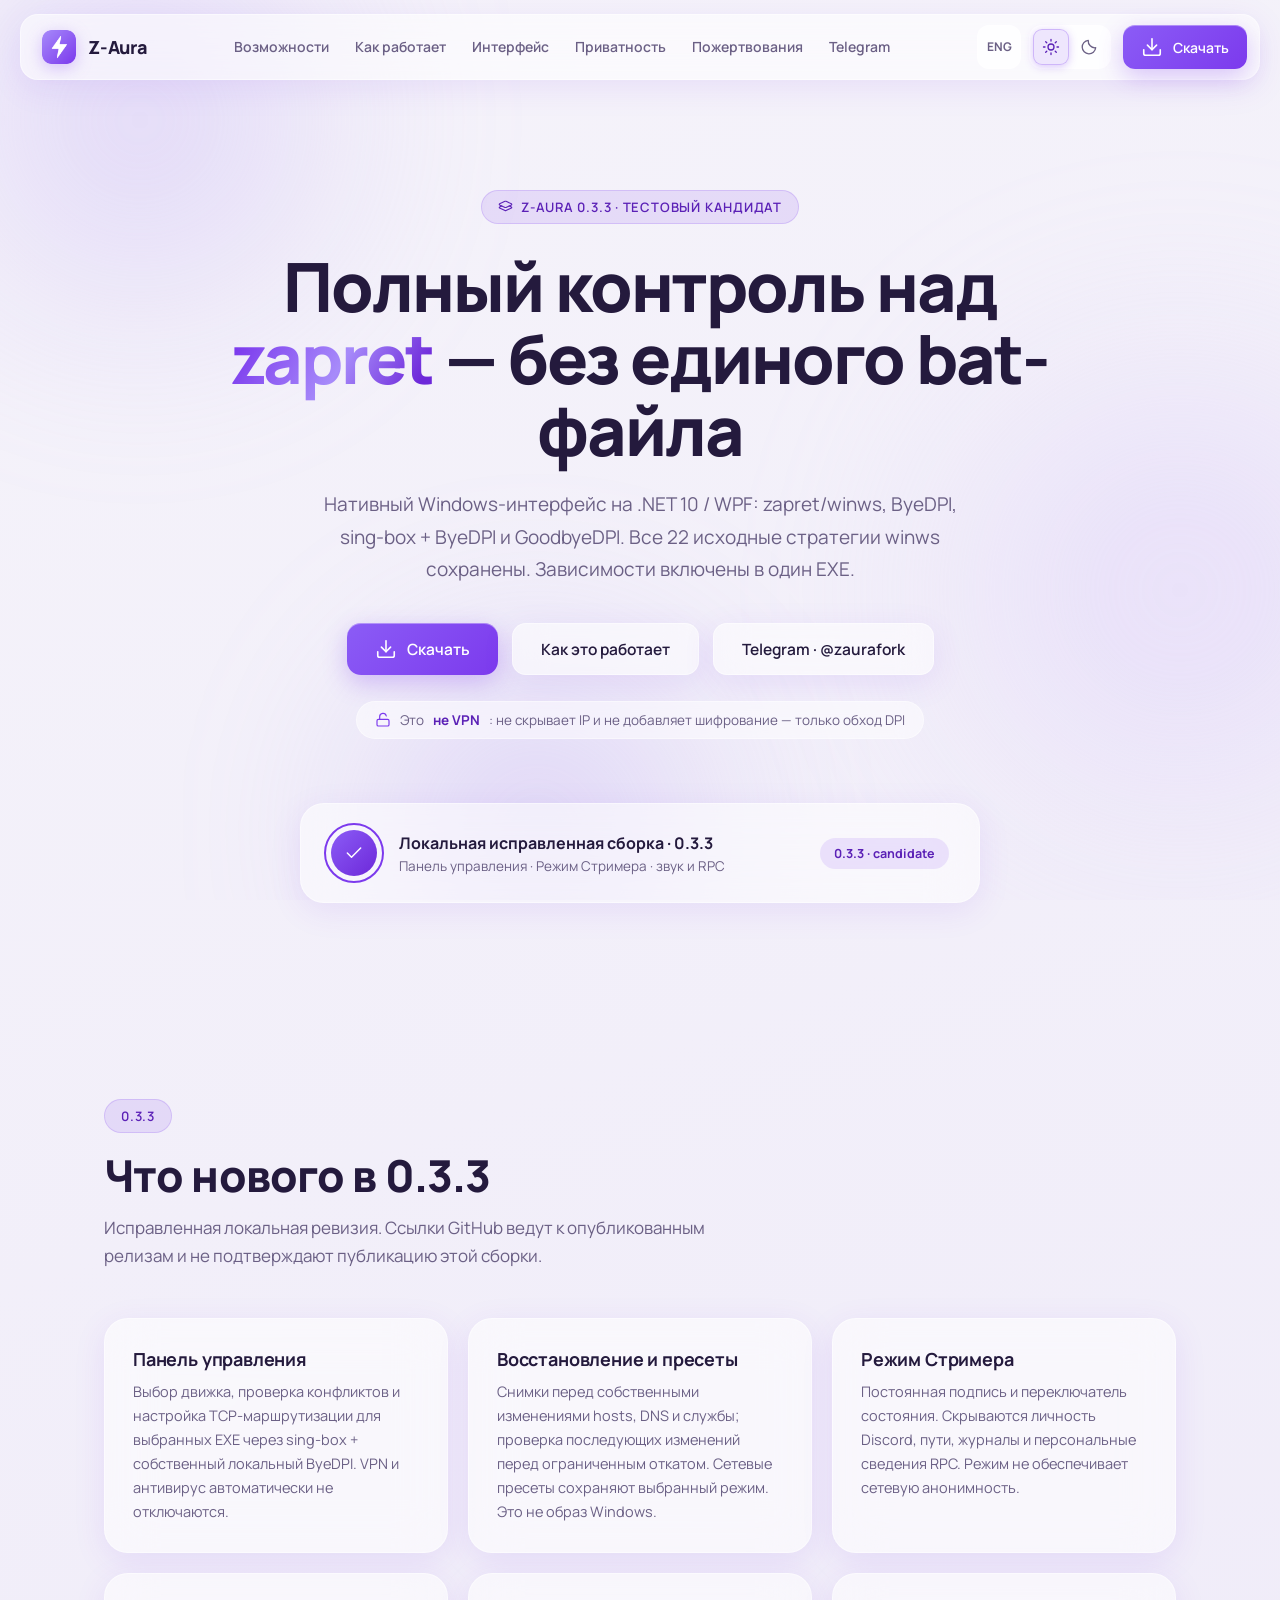
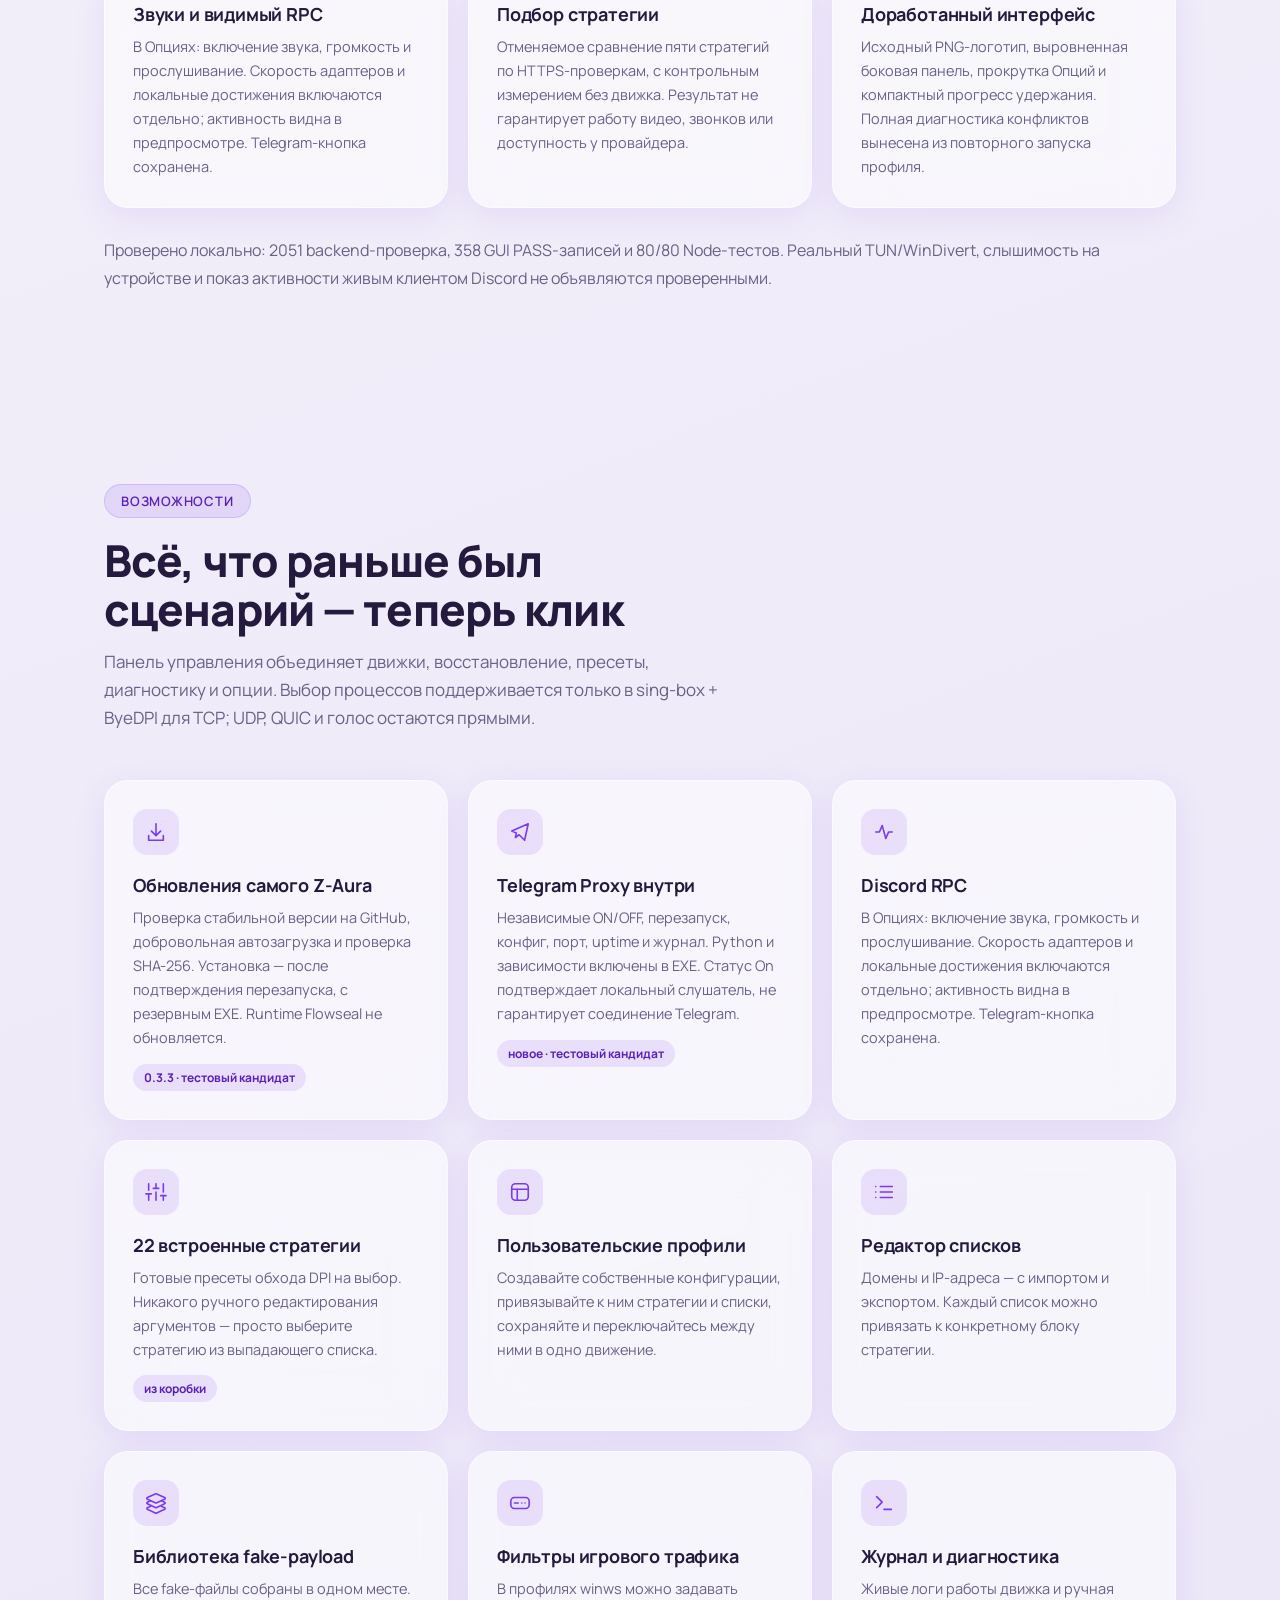
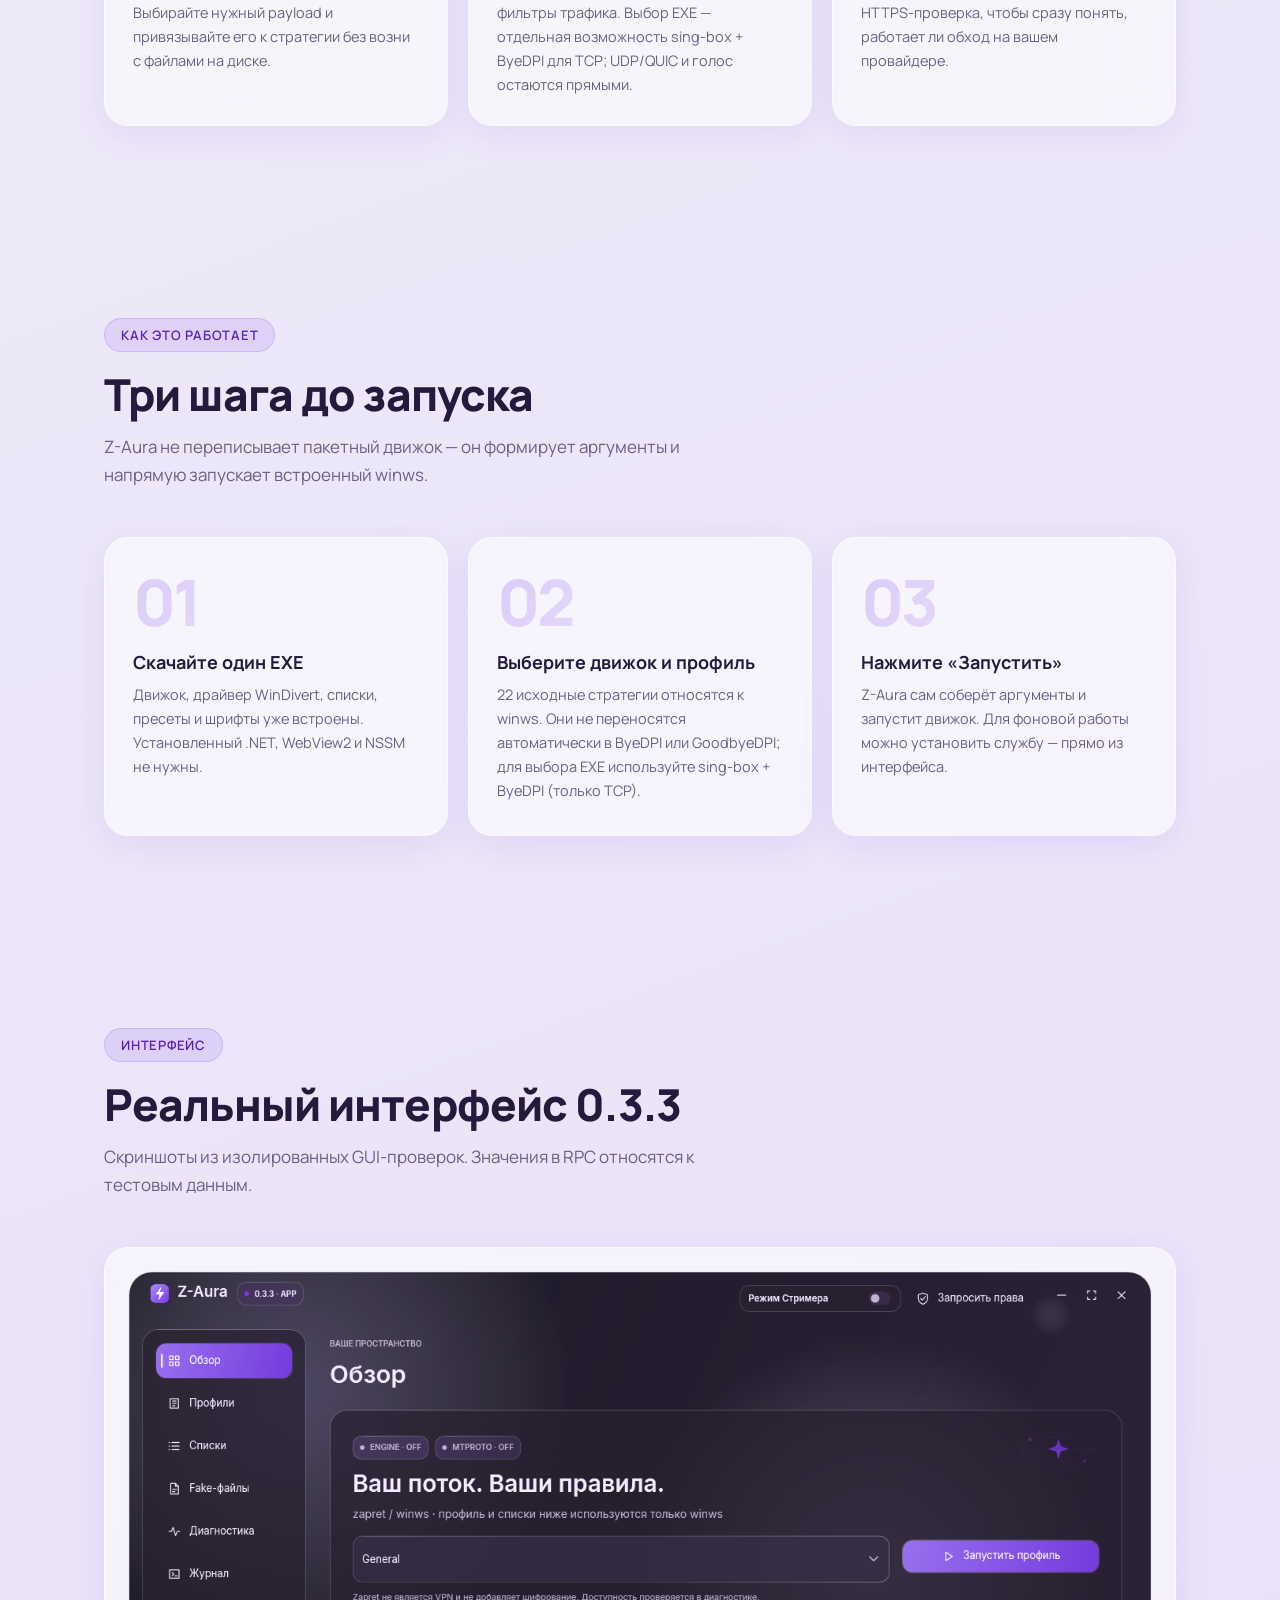
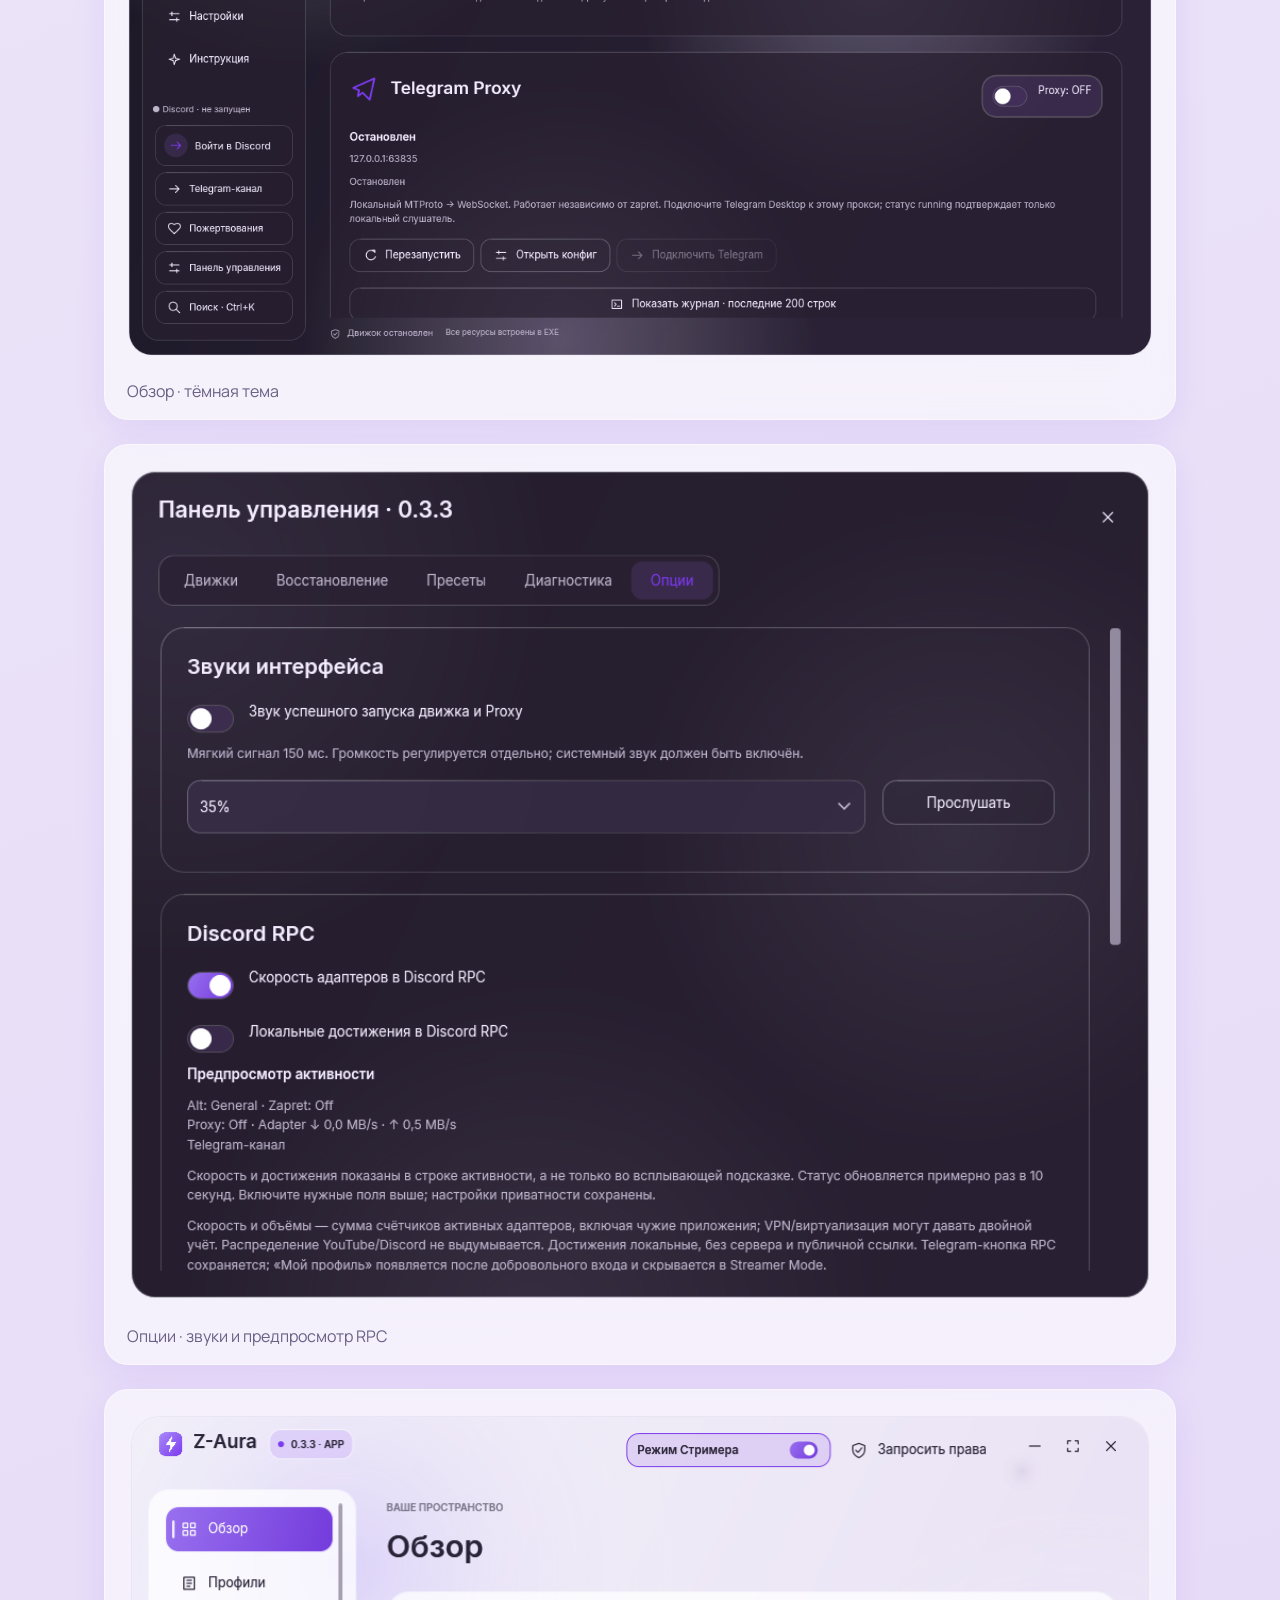
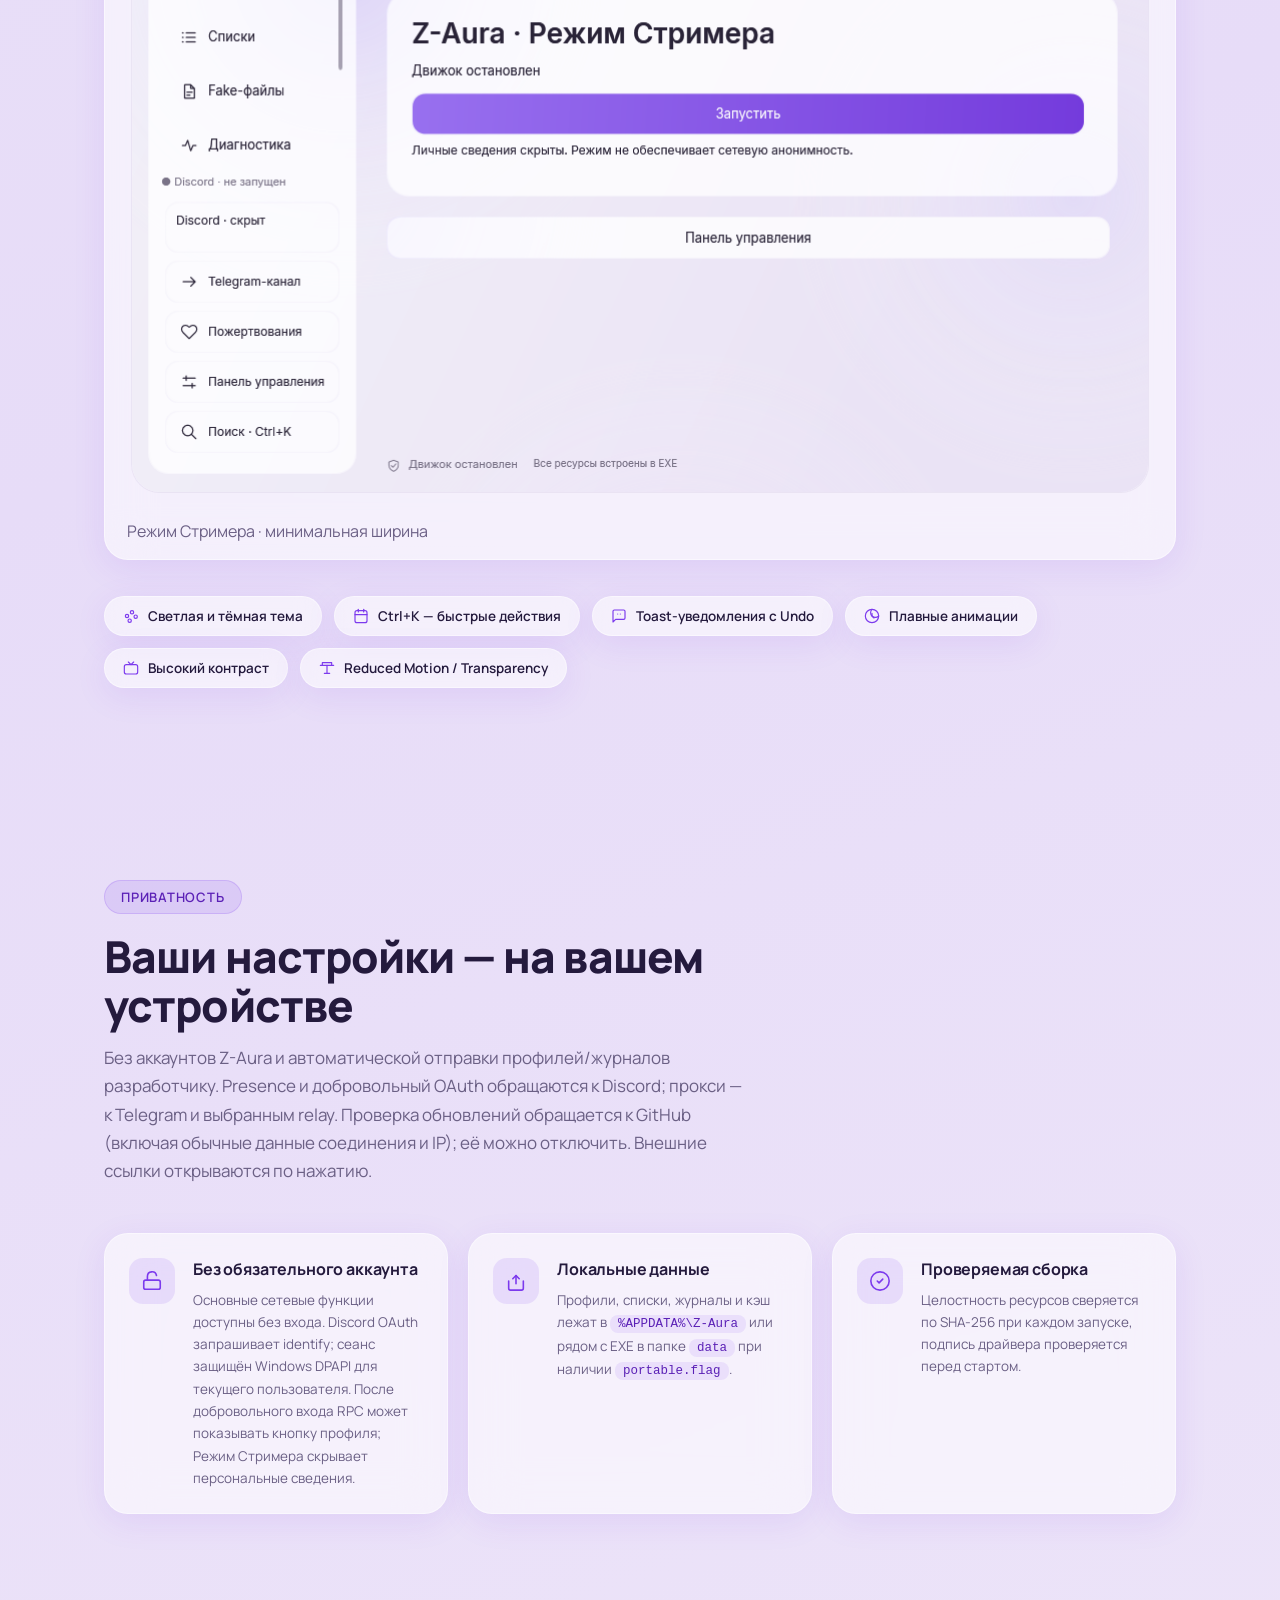
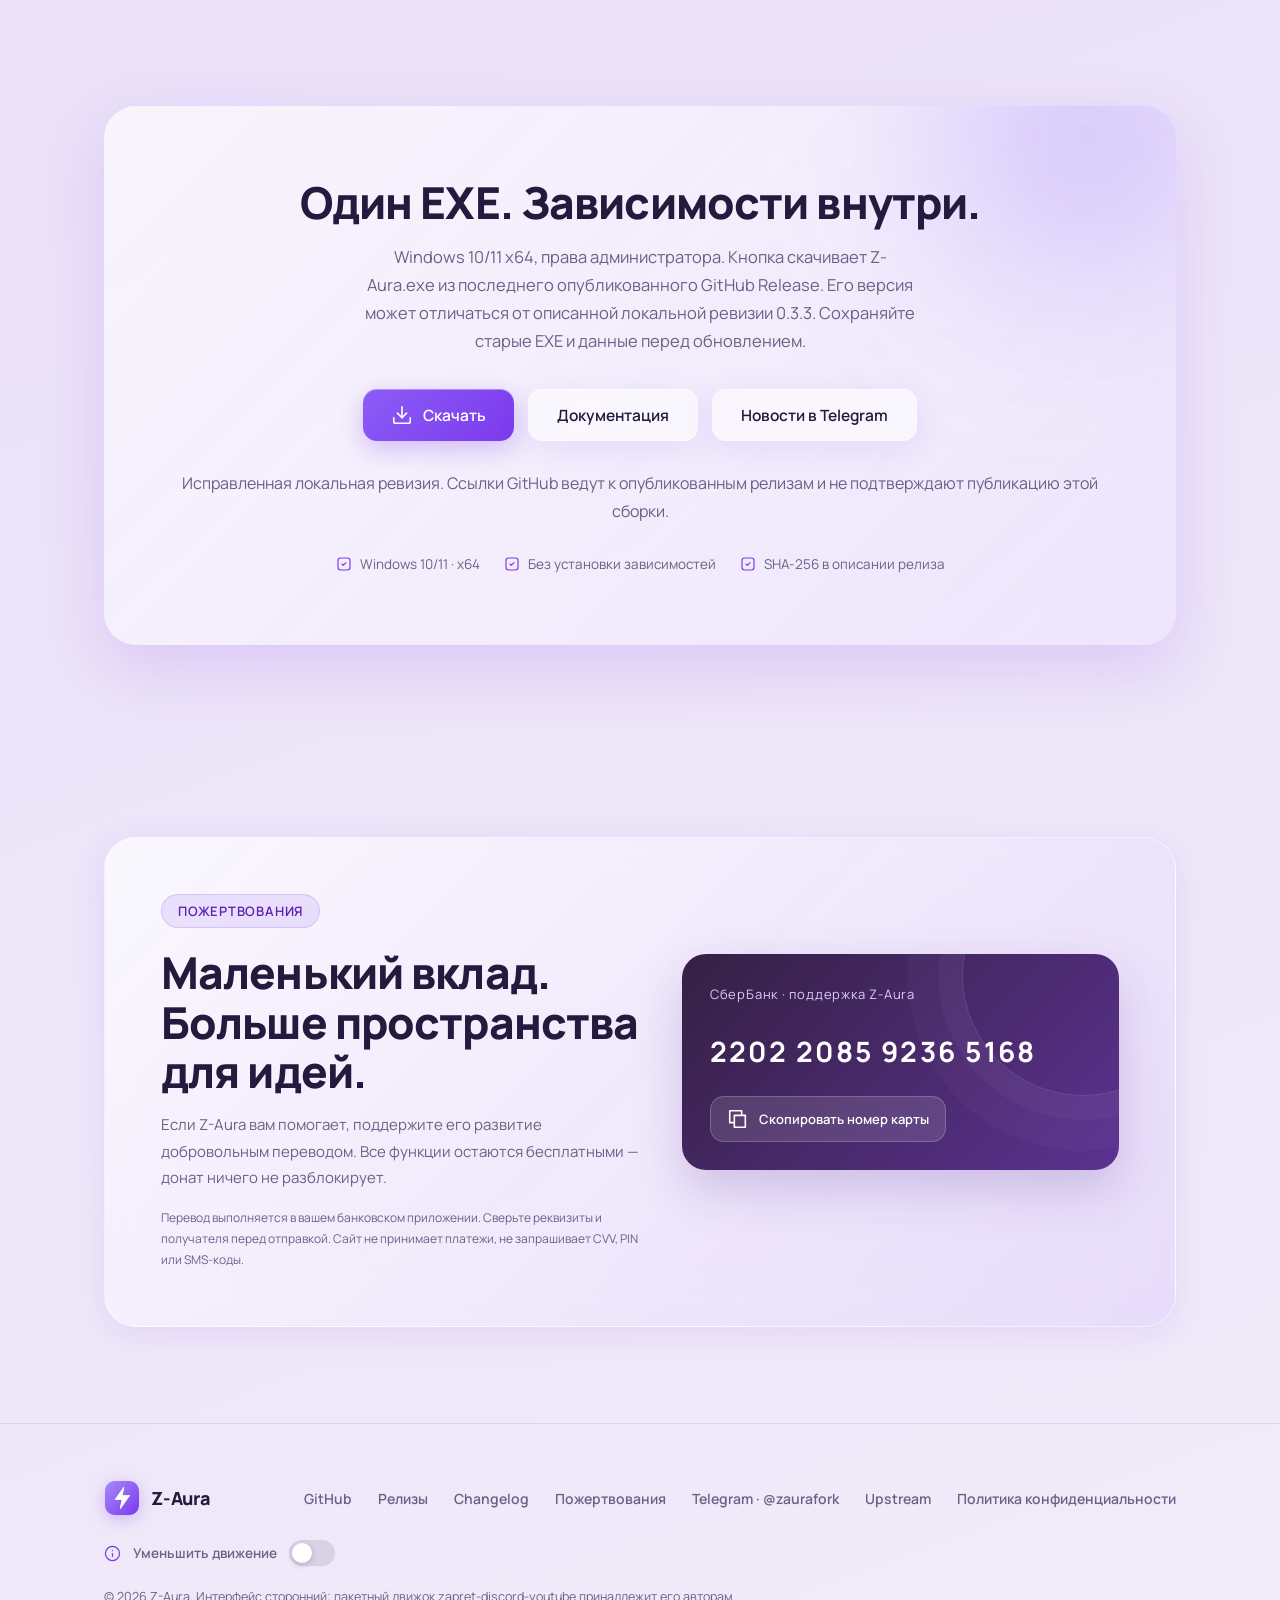
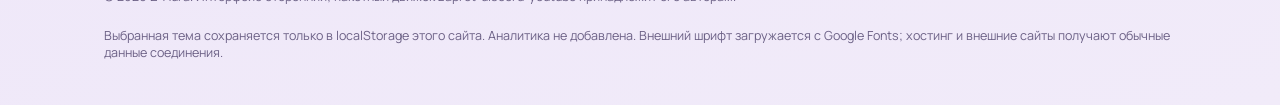
==== commit 162dcaef: "Add files via upload" ====
--- a/index.html
+++ b/index.html
@@ -4,7 +4,7 @@
 <meta charset="UTF-8">
 <meta name="viewport" content="width=device-width, initial-scale=1.0">
 <title>Z-Aura — нативный интерфейс для zapret</title>
-<meta name="description" content="Z-Aura — Windows-интерфейс для zapret-discord-youtube. Стратегии обхода DPI, профили, редактор списков и fake-файлы без bat-файлов.">
+<meta name="description" content="Z-Aura 0.3.3: WPF-интерфейс для zapret и других движков, Telegram Proxy, восстановление, пресеты, Режим Стримера и Discord RPC. Не VPN.">
 <link rel="icon" type="image/png" href="assets/logo.png">
 <link rel="apple-touch-icon" href="assets/logo.png">
 <link rel="preconnect" href="https://fonts.googleapis.com">
@@ -310,6 +310,7 @@
 @media(prefers-reduced-motion:reduce){html{scroll-behavior:auto}.blob,.status-dot::before,.win-run::after{animation:none}.reveal{opacity:1;transform:none;transition:none}.theme-picker button,.site-preferences a,.nav-links a{transition:none}}
 @media(prefers-reduced-transparency:reduce){.glass,.btn-glass,.chip{background:var(--glass-modal);backdrop-filter:none}}
 @media(forced-colors:active){html{scrollbar-color:auto}body,.glass,.dl,.donate-panel,.win-card{background:Canvas;color:CanvasText;box-shadow:none}.hero h1 .grad{background:none;-webkit-text-fill-color:CanvasText}.btn,.site-preferences a,.theme-picker{border:1px solid ButtonText}.theme-picker button{color:ButtonText;box-shadow:none}.theme-picker button[aria-checked="true"]{border:2px solid Highlight;color:Highlight}}
+.screenshot{padding:14px;margin:0 0 24px;border-radius:24px;overflow:hidden}.screenshot img{display:block;width:100%;height:auto;border-radius:14px}.screenshot figcaption{padding:14px 8px 2px;color:var(--muted);line-height:1.5}.release-evidence{margin-top:28px;color:var(--muted);line-height:1.75;overflow-wrap:anywhere}@media(max-width:600px){.screenshot{padding:7px;border-radius:16px}.screenshot img{border-radius:10px}.hero-status{flex-wrap:wrap}}
 </style>
 </head>
 <body>
@@ -346,7 +347,7 @@
         </button>
       </div>
     </div>
-    <a class="btn btn-primary btn-nav" href="https://github.com/dopebeanie/Z-Aura/releases/latest/download/Z-Aura.exe" title="Скачать Z-Aura.exe из последнего опубликованного GitHub Release">
+    <a class="btn btn-primary btn-nav" href="https://github.com/dopebeanie/Z-Aura/releases/latest/download/Z-Aura.exe" title="Скачать Z-Aura.exe">
       <svg class="icon" viewBox="0 0 24 24"><path d="M21 15v4a2 2 0 0 1-2 2H5a2 2 0 0 1-2-2v-4"/><path d="m7 10 5 5 5-5"/><path d="M12 15V3"/></svg>
       Скачать
     </a>
@@ -358,18 +359,14 @@
   <div class="wrap">
     <span class="eyebrow reveal">
       <svg class="icon" style="width:15px;height:15px" viewBox="0 0 24 24"><path d="m12.83 2.18a2 2 0 0 0-1.66 0L2.6 6.08a1 1 0 0 0 0 1.83l8.58 3.91a2 2 0 0 0 1.66 0l8.58-3.9a1 1 0 0 0 0-1.83Z"/><path d="m6.08 9.5-3.5 1.6a1 1 0 0 0 0 1.81l8.6 3.91a2 2 0 0 0 1.65 0l8.58-3.9a1 1 0 0 0 0-1.83l-3.5-1.59"/></svg>
-      Z-Aura 0.3.2 · тестовый кандидат
+      Z-Aura 0.3.3 · тестовый кандидат
     </span>
     <h1 class="reveal">Полный контроль над <span class="grad">zapret</span> — без единого bat-файла</h1>
-    <p class="lead reveal">
-      Z-Aura — нативный Windows-интерфейс для zapret-discord-youtube 1.10.4.
-      Выбирайте стратегии обхода DPI, управляйте списками доменов и профилими
-      в несколько кликов. Один EXE — и всё уже внутри.
-    </p>
+    <p class="lead reveal">Нативный Windows-интерфейс на .NET 10 / WPF: zapret/winws, ByeDPI, sing-box + ByeDPI и GoodbyeDPI. Все 22 исходные стратегии winws сохранены. Зависимости включены в один EXE.</p>
     <div class="hero-cta reveal">
-      <a class="btn btn-primary" href="https://github.com/dopebeanie/Z-Aura/releases/latest/download/Z-Aura.exe" title="Скачать Z-Aura.exe из последнего опубликованного GitHub Release">
+      <a class="btn btn-primary" href="https://github.com/dopebeanie/Z-Aura/releases/latest/download/Z-Aura.exe" title="Скачать Z-Aura.exe">
         <svg class="icon" viewBox="0 0 24 24"><path d="M21 15v4a2 2 0 0 1-2 2H5a2 2 0 0 1-2-2v-4"/><path d="m7 10 5 5 5-5"/><path d="M12 15V3"/></svg>
-        Скачать Z-Aura
+        Скачать
       </a>
       <a class="btn btn-glass" href="#how">Как это работает</a>
       <a class="btn btn-glass" href="https://t.me/zaurafork" target="_blank" rel="noopener noreferrer">Telegram · @zaurafork</a>
@@ -386,28 +383,34 @@
         <svg class="icon" viewBox="0 0 24 24"><path d="M20 6 9 17l-5-5"/></svg>
       </span>
       <div>
-        <div class="st-title">Z-Aura 0.3.2 · Comfort</div>
-        <div class="st-sub">Кликабельный оверлей · сохранённый вход Discord · RU / ENG</div>
-      </div>
-      <span class="mini-pill">0.3.2 · candidate</span>
+        <div class="st-title">Локальная исправленная сборка · 0.3.3</div>
+        <div class="st-sub">Панель управления · Режим Стримера · звук и RPC</div>
+      </div>
+      <span class="mini-pill">0.3.3 · candidate</span>
     </div>
   </div>
 </section>
 
 <!-- ================= ВОЗМОЖНОСТИ ================= -->
+<section id="update"><div class="wrap"><div class="section-head reveal"><span class="eyebrow">0.3.3</span><h2 style="margin-top:18px">Что нового в 0.3.3</h2><p>Исправленная локальная ревизия. Ссылки GitHub ведут к опубликованным релизам и не подтверждают публикацию этой сборки.</p></div><div class="grid"><article class="card glass reveal"><h3>Панель управления</h3><p>Выбор движка, проверка конфликтов и настройка TCP-маршрутизации для выбранных EXE через sing-box + собственный локальный ByeDPI. VPN и антивирус автоматически не отключаются.</p></article>
+<article class="card glass reveal"><h3>Восстановление и пресеты</h3><p>Снимки перед собственными изменениями hosts, DNS и службы; проверка последующих изменений перед ограниченным откатом. Сетевые пресеты сохраняют выбранный режим. Это не образ Windows.</p></article>
+<article class="card glass reveal"><h3>Режим Стримера</h3><p>Постоянная подпись и переключатель состояния. Скрываются личность Discord, пути, журналы и персональные сведения RPC. Режим не обеспечивает сетевую анонимность.</p></article>
+<article class="card glass reveal"><h3>Звуки и видимый RPC</h3><p>В Опциях: включение звука, громкость и прослушивание. Скорость адаптеров и локальные достижения включаются отдельно; активность видна в предпросмотре. Telegram-кнопка сохранена.</p></article>
+<article class="card glass reveal"><h3>Подбор стратегии</h3><p>Отменяемое сравнение пяти стратегий по HTTPS-проверкам, с контрольным измерением без движка. Результат не гарантирует работу видео, звонков или доступность у провайдера.</p></article>
+<article class="card glass reveal"><h3>Доработанный интерфейс</h3><p>Исходный PNG-логотип, выровненная боковая панель, прокрутка Опций и компактный прогресс удержания. Полная диагностика конфликтов вынесена из повторного запуска профиля.</p></article></div><p class="release-evidence">Проверено локально: 2051 backend-проверка, 358 GUI PASS-записей и 80/80 Node-тестов. Реальный TUN/WinDivert, слышимость на устройстве и показ активности живым клиентом Discord не объявляются проверенными.</p></div></section>
 <section id="features">
   <div class="wrap">
     <div class="section-head reveal">
       <span class="eyebrow">Возможности</span>
       <h2 style="margin-top:18px">Всё, что раньше был сценарий — теперь клик</h2>
-      <p>Пакетный движок upstream остался нетронутым. Новое в тестовом кандидате: независимый Telegram Proxy и Presence с Alt + Zapret + Proxy. Анонсы — в нашем Telegram-канале.</p>
+      <p>Панель управления объединяет движки, восстановление, пресеты, диагностику и опции. Выбор процессов поддерживается только в sing-box + ByeDPI для TCP; UDP, QUIC и голос остаются прямыми.</p>
     </div>
     <div class="grid">
       <div class="card glass reveal">
         <span class="ico"><svg class="icon" viewBox="0 0 24 24"><path d="M12 3v13m-5-5 5 5 5-5M4 16v5h16v-5"/></svg></span>
         <h3>Обновления самого Z-Aura</h3>
         <p>Проверка стабильной версии на GitHub, добровольная автозагрузка и проверка SHA-256. Установка — после подтверждения перезапуска, с резервным EXE. Runtime Flowseal не обновляется.</p>
-        <span class="tag">0.3.2 · тестовый кандидат</span>
+        <span class="tag">0.3.3 · тестовый кандидат</span>
       </div>
       <div class="card glass reveal">
         <span class="ico"><svg class="icon" viewBox="0 0 24 24"><path d="m3 11 18-8-4 18-6-6-4 3 1-5Z"/></svg></span>
@@ -417,8 +420,8 @@
       </div>
       <div class="card glass reveal">
         <span class="ico"><svg class="icon" viewBox="0 0 24 24"><path d="M3 12h4l3-7 4 14 3-7h4"/></svg></span>
-        <h3>Обновлённая Presence</h3>
-        <p>Alt, Zapret On/Off и Proxy On/Off в Discord, таймер на время работы приложения и автоматическое переподключение. Кнопка Telegram-канала рядом с необязательной «Мой Alt».</p>
+        <h3>Discord RPC</h3>
+        <p>В Опциях: включение звука, громкость и прослушивание. Скорость адаптеров и локальные достижения включаются отдельно; активность видна в предпросмотре. Telegram-кнопка сохранена.</p>
       </div>
       <div class="card glass reveal">
         <span class="ico"><svg class="icon" viewBox="0 0 24 24"><path d="M4 21v-7"/><path d="M4 10V3"/><path d="M12 21v-9"/><path d="M12 8V3"/><path d="M20 21v-5"/><path d="M20 12V3"/><path d="M1 14h6"/><path d="M9 8h6"/><path d="M17 16h6"/></svg></span>
@@ -443,8 +446,8 @@
       </div>
       <div class="card glass reveal">
         <span class="ico"><svg class="icon" viewBox="0 0 24 24"><rect x="2" y="6" width="20" height="12" rx="4"/><path d="M6 12h4"/><path d="M14 12h.01"/><path d="M17.5 12h.01"/></svg></span>
-        <h3>Фильтрация игрового трафика</h3>
-        <p>Отдельные правила для игровых приложений — чтобы профиль не задевал то, что не должен.</p>
+        <h3>Фильтры игрового трафика</h3>
+        <p>В профилях winws можно задавать фильтры трафика. Выбор EXE — отдельная возможность sing-box + ByeDPI для TCP; UDP/QUIC и голос остаются прямыми.</p>
       </div>
       <div class="card glass reveal">
         <span class="ico"><svg class="icon" viewBox="0 0 24 24"><path d="m4 17 6-6-6-6"/><path d="M12 19h8"/></svg></span>
@@ -471,8 +474,8 @@
       </div>
       <div class="step glass reveal">
         <div class="num">02</div>
-        <h3>Выберите профиль</h3>
-        <p>При старте WPF восстанавливает ресурсы по SHA-256 и проверяет подпись драйвера. Windows-защита автоматически не отключается.</p>
+        <h3>Выберите движок и профиль</h3>
+        <p>22 исходные стратегии относятся к winws. Они не переносятся автоматически в ByeDPI или GoodbyeDPI; для выбора EXE используйте sing-box + ByeDPI (только TCP).</p>
       </div>
       <div class="step glass reveal">
         <div class="num">03</div>
@@ -488,81 +491,18 @@
   <div class="wrap">
     <div class="section-head reveal">
       <span class="eyebrow">Интерфейс</span>
-      <h2 style="margin-top:18px">Стекло, а не окно Windows</h2>
-      <p>Ни одного нативного контрола, ни одной системной иконки. Всё отрисовано кастомно — от скроллбаров до переключателей.</p>
-    </div>
-
-    <div class="app-window glass reveal" role="img" aria-label="Мокап интерфейса приложения Z-Aura">
-      <div class="win-titlebar">
-        <span class="win-btn win-btn-1"></span>
-        <span class="win-btn win-btn-2"></span>
-        <span class="win-btn win-btn-3"></span>
-        <span class="win-title">Z-Aura</span>
-      </div>
-      <div class="win-body">
-        <aside class="win-side" aria-hidden="true">
-          <span class="win-nav active">
-            <svg class="icon" viewBox="0 0 24 24"><rect x="3" y="3" width="7" height="7" rx="2"/><rect x="14" y="3" width="7" height="7" rx="2"/><rect x="3" y="14" width="7" height="7" rx="2"/><rect x="14" y="14" width="7" height="7" rx="2"/></svg>
-            Обзор
-          </span>
-          <span class="win-nav">
-            <svg class="icon" viewBox="0 0 24 24"><path d="M4 21v-7"/><path d="M4 10V3"/><path d="M12 21v-9"/><path d="M12 8V3"/><path d="M20 21v-5"/><path d="M20 12V3"/><path d="M1 14h6"/><path d="M9 8h6"/><path d="M17 16h6"/></svg>
-            Стратегии
-          </span>
-          <span class="win-nav">
-            <svg class="icon" viewBox="0 0 24 24"><path d="M8 6h13"/><path d="M8 12h13"/><path d="M8 18h13"/><path d="M3 6h.01"/><path d="M3 12h.01"/><path d="M3 18h.01"/></svg>
-            Списки
-          </span>
-          <span class="win-nav">
-            <svg class="icon" viewBox="0 0 24 24"><path d="M12.83 2.18a2 2 0 0 0-1.66 0L2.6 6.08a1 1 0 0 0 0 1.83l8.58 3.91a2 2 0 0 0 1.66 0l8.58-3.9a1 1 0 0 0 0-1.83Z"/><path d="m22 12.34-9.17 4.16a2 2 0 0 1-1.66 0L2 12.34"/></svg>
-            Fake-файлы
-          </span>
-          <span class="win-nav">
-            <svg class="icon" viewBox="0 0 24 24"><path d="m4 17 6-6-6-6"/><path d="M12 19h8"/></svg>
-            Журнал
-          </span>
-          <span class="win-nav">
-            <svg class="icon" viewBox="0 0 24 24"><circle cx="12" cy="12" r="3"/><path d="M19.4 15a1.65 1.65 0 0 0 .33 1.82l.06.06a2 2 0 1 1-2.83 2.83l-.06-.06a1.65 1.65 0 0 0-1.82-.33 1.65 1.65 0 0 0-1 1.51V21a2 2 0 1 1-4 0v-.09A1.65 1.65 0 0 0 9 19.4a1.65 1.65 0 0 0-1.82.33l-.06.06a2 2 0 1 1-2.83-2.83l.06-.06a1.65 1.65 0 0 0 .33-1.82 1.65 1.65 0 0 0-1.51-1H3a2 2 0 1 1 0-4h.09A1.65 1.65 0 0 0 4.6 9a1.65 1.65 0 0 0-.33-1.82l-.06-.06a2 2 0 1 1 2.83-2.83l.06.06a1.65 1.65 0 0 0 1.82.33H9a1.65 1.65 0 0 0 1-1.51V3a2 2 0 1 1 4 0v.09a1.65 1.65 0 0 0 1 1.51 1.65 1.65 0 0 0 1.82-.33l.06-.06a2 2 0 1 1 2.83 2.83l-.06.06a1.65 1.65 0 0 0-.33 1.82V9a1.65 1.65 0 0 0 1.51 1H21a2 2 0 1 1 0 4h-.09a1.65 1.65 0 0 0-1.51 1Z"/></svg>
-            Настройки
-          </span>
-        </aside>
-        <div class="win-main">
-          <div class="win-card">
-            <div class="row">
-              <div>
-                <div class="lab">Состояние</div>
-                <div class="val">Движок активен</div>
-              </div>
-              <span class="mini-pill">Профиль: Discord + YouTube</span>
-            </div>
-          </div>
-          <div class="win-card">
-            <div class="row">
-              <div>
-                <div class="lab">Стратегия</div>
-                <div class="val">Custom strategy · 4 блока</div>
-              </div>
-              <svg class="icon" style="color:var(--accent)" viewBox="0 0 24 24"><path d="m6 9 6 6 6-6"/></svg>
-            </div>
-          </div>
-          <button class="win-run" type="button" tabindex="-1">
-            <svg class="icon" viewBox="0 0 24 24"><path d="M8 5.14v13.72L19 12 8 5.14Z"/></svg>
-            Остановить
-          </button>
-          <div class="win-card win-log" aria-hidden="true">
-            <b>[ok]</b> профиль «Discord + YouTube» загружен<br>
-            <b>[ok]</b> подпись WinDivert проверена<br>
-            <b>[run]</b> winws · 3 фильтра · fake TLS hello
-          </div>
-        </div>
-      </div>
-    </div>
-
+      <h2 style="margin-top:18px">Реальный интерфейс 0.3.3</h2>
+      <p>Скриншоты из изолированных GUI-проверок. Значения в RPC относятся к тестовым данным.</p>
+    </div>
+
+<figure class="glass reveal screenshot"><img src="assets/screenshots/overview-ru.png" alt="Обзор · тёмная тема" loading="lazy" width="1320" height="890"><figcaption>Обзор · тёмная тема</figcaption></figure>
+<figure class="glass reveal screenshot"><img src="assets/screenshots/options-ru.png" alt="Опции · звуки и предпросмотр RPC" loading="lazy" width="980" height="800"><figcaption>Опции · звуки и предпросмотр RPC</figcaption></figure>
+<figure class="glass reveal screenshot"><img src="assets/screenshots/streamer-ru.png" alt="Режим Стримера · минимальная ширина" loading="lazy" width="1040" height="700"><figcaption>Режим Стримера · минимальная ширина</figcaption></figure>
     <div class="ui-features">
       <span class="chip reveal"><svg class="icon" viewBox="0 0 24 24"><circle cx="13.5" cy="6.5" r="2.5"/><circle cx="19" cy="13" r="2.5"/><circle cx="6" cy="12" r="2.5"/><circle cx="10" cy="19" r="2.5"/></svg>Светлая и тёмная тема</span>
       <span class="chip reveal"><svg class="icon" viewBox="0 0 24 24"><rect x="3" y="4" width="18" height="18" rx="3"/><path d="M8 2v4"/><path d="M16 2v4"/><path d="M3 10h18"/></svg>Ctrl+K — быстрые действия</span>
       <span class="chip reveal"><svg class="icon" viewBox="0 0 24 24"><path d="M21 15a2 2 0 0 1-2 2H7l-4 4V5a2 2 0 0 1 2-2h14a2 2 0 0 1 2 2Z"/><path d="M14 9h.01"/><path d="M10 9h.01"/></svg>Toast-уведомления с Undo</span>
-      <span class="chip reveal"><svg class="icon" viewBox="0 0 24 24"><circle cx="12" cy="12" r="10"/><path d="M12 2a7 7 0 1 0 10 10"/><path d="M12 8v4l3 3"/></svg>Пружинные анимации</span>
+      <span class="chip reveal"><svg class="icon" viewBox="0 0 24 24"><circle cx="12" cy="12" r="10"/><path d="M12 2a7 7 0 1 0 10 10"/><path d="M12 8v4l3 3"/></svg>Плавные анимации</span>
       <span class="chip reveal"><svg class="icon" viewBox="0 0 24 24"><rect x="2" y="7" width="20" height="14" rx="3"/><path d="M16 3l-4 4-4-4"/></svg>Высокий контраст</span>
       <span class="chip reveal"><svg class="icon" viewBox="0 0 24 24"><path d="M5 8V4h14v4"/><path d="M2 8h20"/><path d="M12 8v12"/><path d="M8 20h8"/></svg>Reduced Motion / Transparency</span>
     </div>
@@ -582,7 +522,7 @@
         <span class="ico"><svg class="icon" viewBox="0 0 24 24"><rect x="3" y="11" width="18" height="10" rx="2"/><path d="M7 11V7a5 5 0 0 1 9.9-1"/></svg></span>
         <div>
           <h3>Без обязательного аккаунта</h3>
-          <p>Все возможности доступны без входа. Discord OAuth запрашивает только identify. Сеанс сохраняется с защитой Windows DPAPI для текущего пользователя; выход удаляет его. Данные аккаунта не передаются в Presence.</p>
+          <p>Основные сетевые функции доступны без входа. Discord OAuth запрашивает identify; сеанс защищён Windows DPAPI для текущего пользователя. После добровольного входа RPC может показывать кнопку профиля; Режим Стримера скрывает персональные сведения.</p>
         </div>
       </div>
       <div class="card glass reveal">
@@ -607,20 +547,17 @@
 <section id="download">
   <div class="wrap">
     <div class="dl reveal">
-      <h2>Один файл. И он уже готов.</h2>
-      <p class="lead">
-        Портативная сборка Z-Aura: встроенный движок zapret 1.10.4, драйвер, списки
-        и шрифты. Скопируйте EXE в любую папку и запустите — установщика нет.
-      </p>
+      <h2>Один EXE. Зависимости внутри.</h2>
+      <p class="lead">Windows 10/11 x64, права администратора. Кнопка скачивает Z-Aura.exe из последнего опубликованного GitHub Release. Его версия может отличаться от описанной локальной ревизии 0.3.3. Сохраняйте старые EXE и данные перед обновлением.</p>
       <div class="dl-cta">
-        <a class="btn btn-primary" href="https://github.com/dopebeanie/Z-Aura/releases/latest/download/Z-Aura.exe" id="dl-link" title="Скачать Z-Aura.exe из последнего опубликованного GitHub Release">
+        <a class="btn btn-primary" href="https://github.com/dopebeanie/Z-Aura/releases/latest/download/Z-Aura.exe" id="dl-link" title="Скачать Z-Aura.exe">
           <svg class="icon" viewBox="0 0 24 24"><path d="M21 15v4a2 2 0 0 1-2 2H5a2 2 0 0 1-2-2v-4"/><path d="m7 10 5 5 5-5"/><path d="M12 15V3"/></svg>
-          Скачать Z-Aura.exe
+          Скачать
         </a>
         <a class="btn btn-glass" href="https://github.com/dopebeanie/Z-Aura#readme" id="docs-link">Документация</a>
         <a class="btn btn-glass" href="https://t.me/zaurafork" target="_blank" rel="noopener noreferrer">Новости в Telegram</a>
       </div>
-      <div class="dl-meta">
+      <p class="release-evidence">Исправленная локальная ревизия. Ссылки GitHub ведут к опубликованным релизам и не подтверждают публикацию этой сборки.</p><div class="dl-meta">
         <span><svg class="icon" viewBox="0 0 24 24"><rect x="3" y="3" width="18" height="18" rx="4"/><path d="m9 12 2 2 4-4"/></svg>Windows 10/11 · x64</span>
         <span><svg class="icon" viewBox="0 0 24 24"><rect x="3" y="3" width="18" height="18" rx="4"/><path d="m9 12 2 2 4-4"/></svg>Без установки зависимостей</span>
         <span><svg class="icon" viewBox="0 0 24 24"><rect x="3" y="3" width="18" height="18" rx="4"/><path d="m9 12 2 2 4-4"/></svg>SHA-256 в описании релиза</span>
